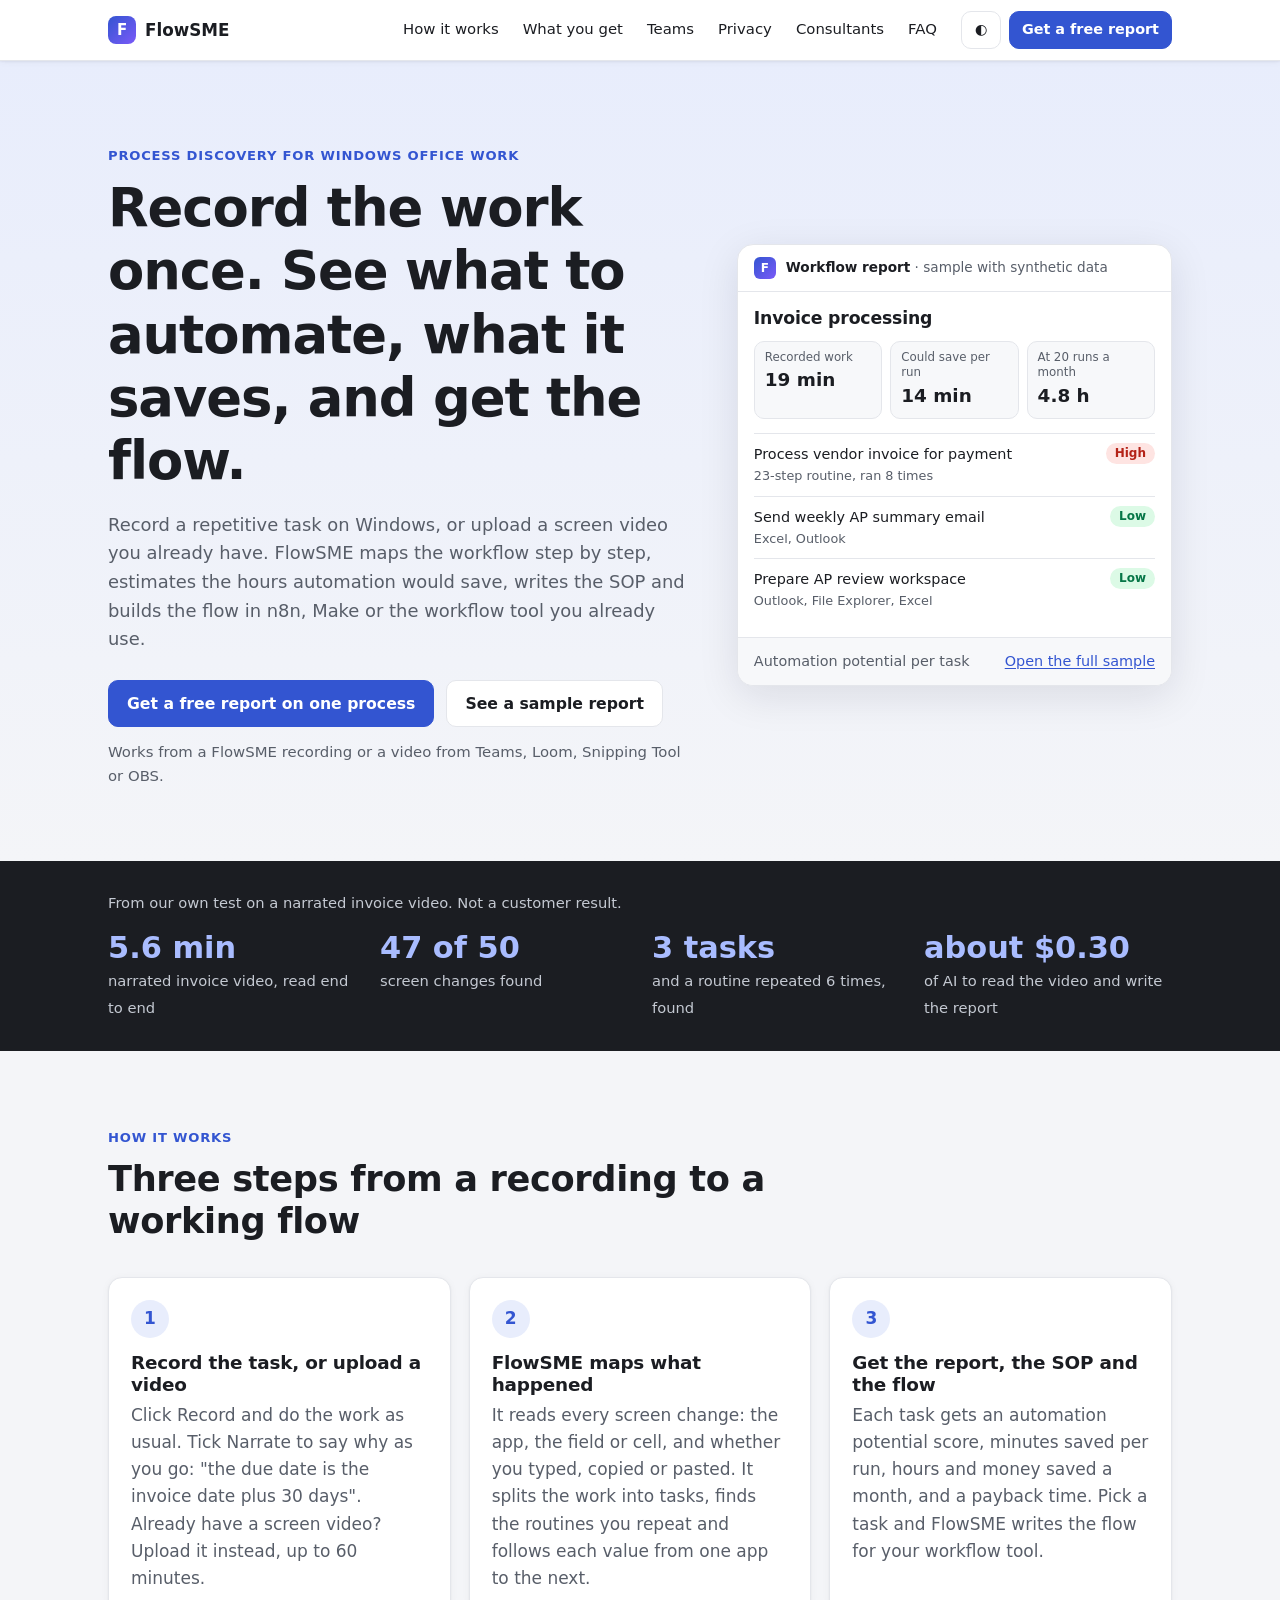
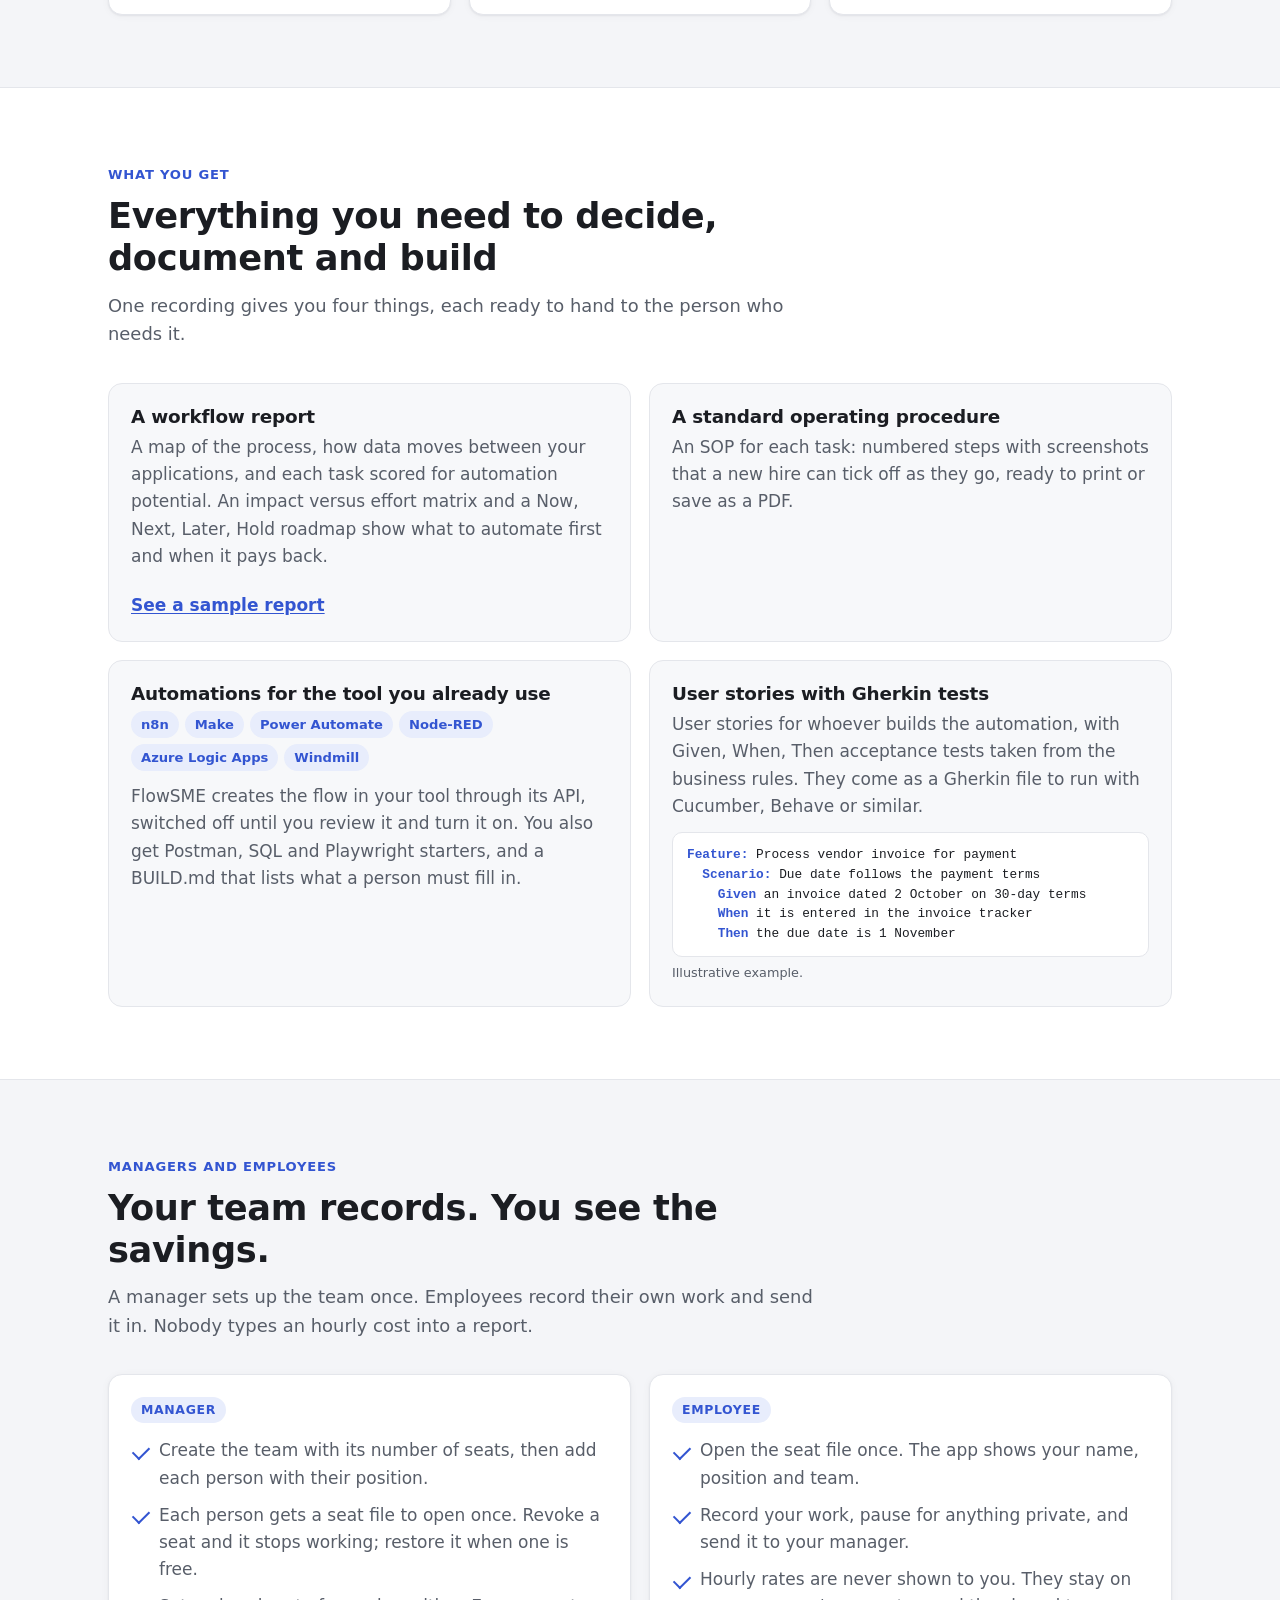
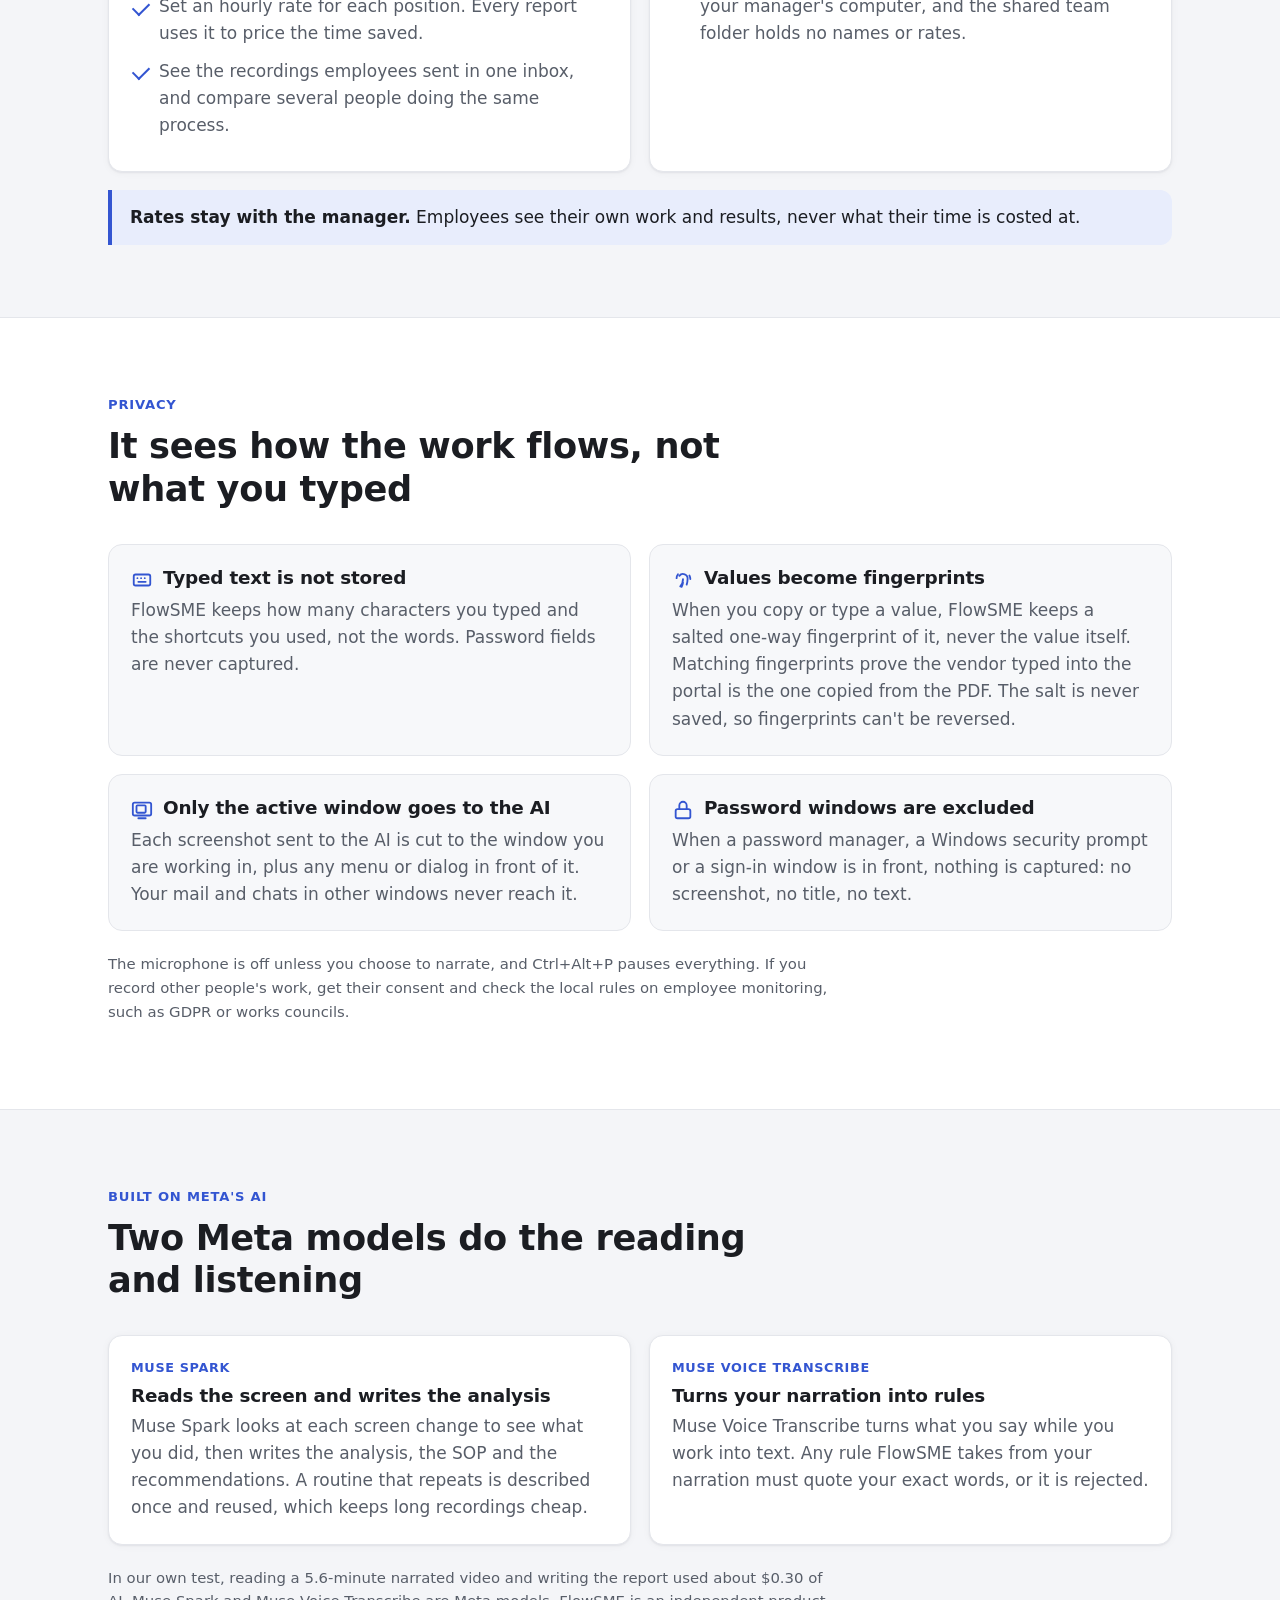
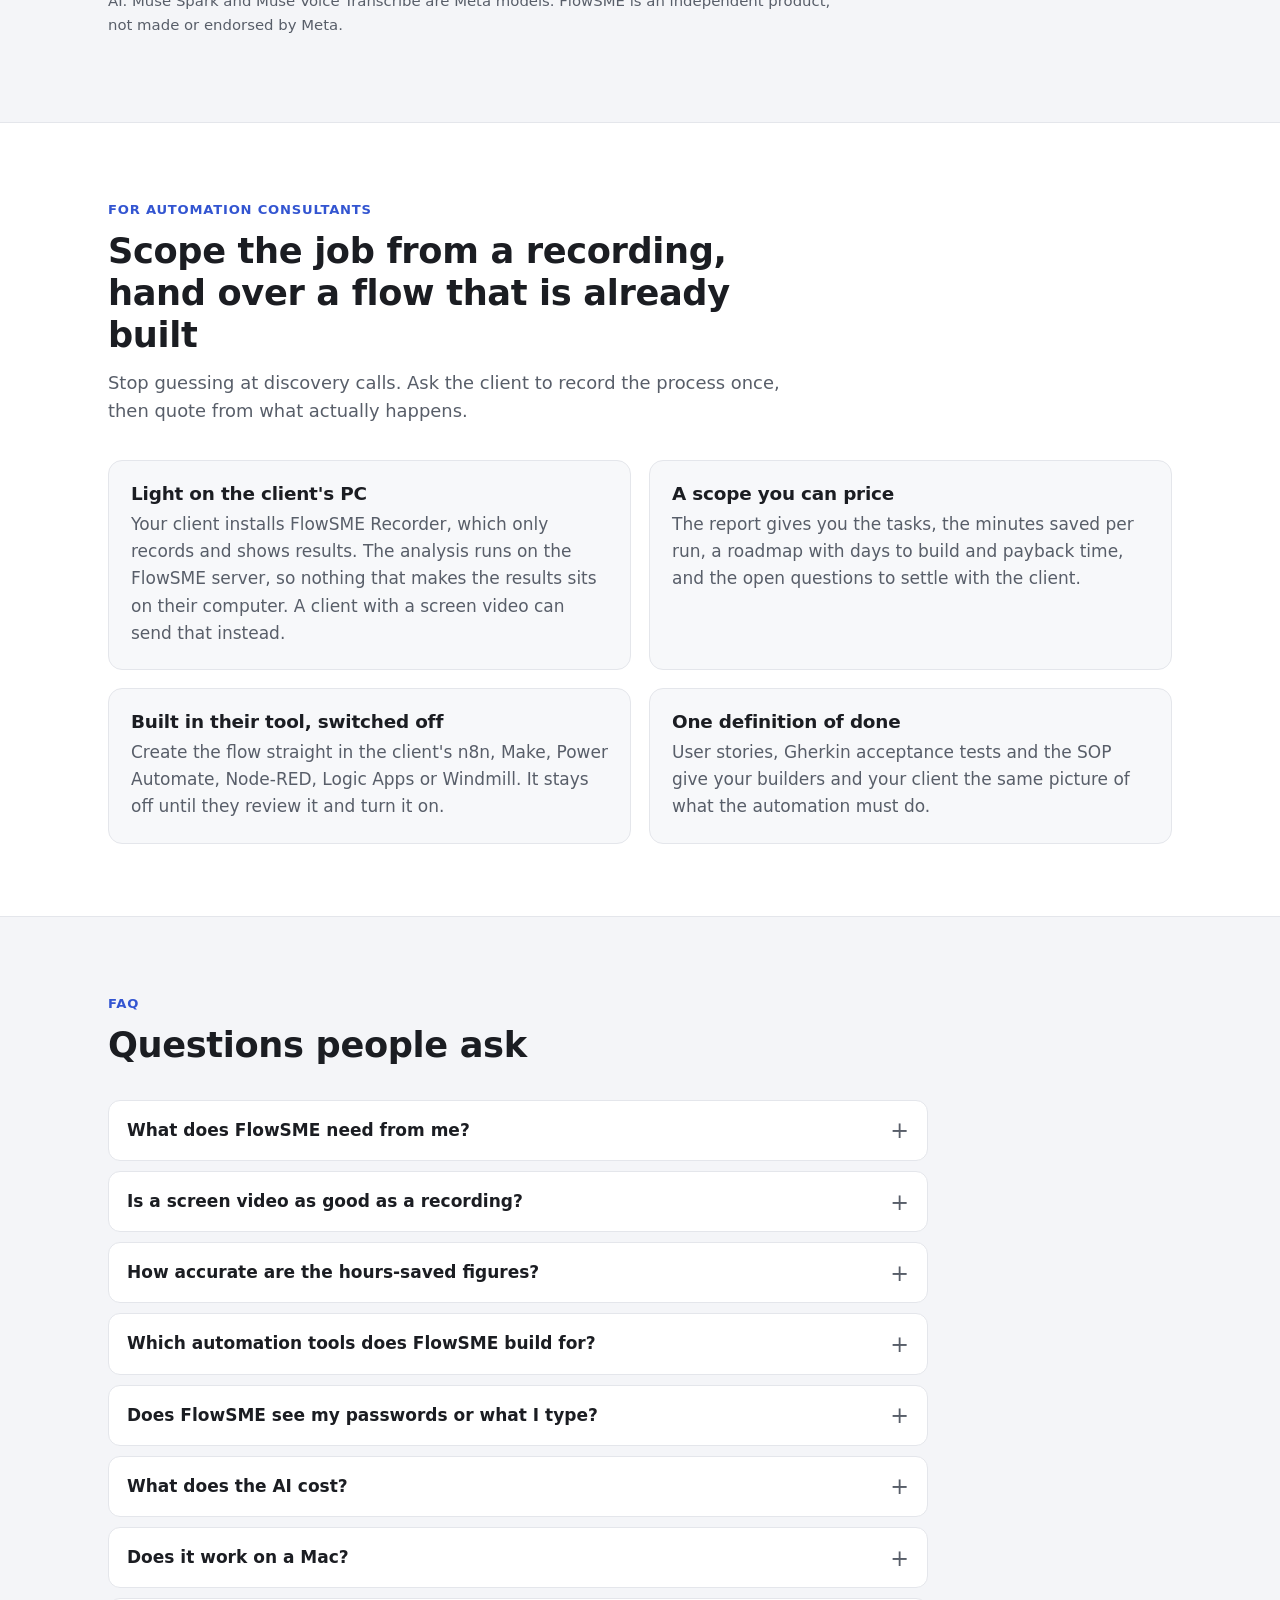
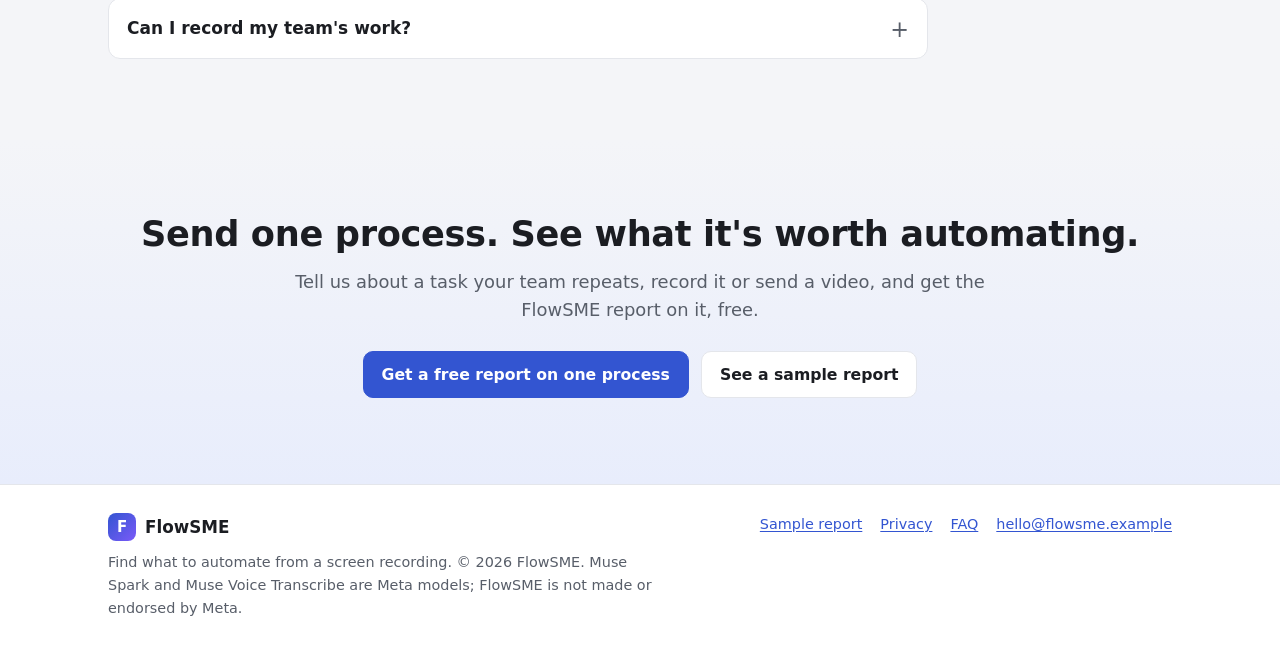
==== site/index.html @ 8411b2fe "Website: one-page static site in site/ Plain HTML and CSS, no build step, for Cloudflare Pages or Ne" ====
<!doctype html>
<html lang="en">
<head>
<meta charset="utf-8">
<meta name="viewport" content="width=device-width, initial-scale=1">
<!-- Placeholder domain and address: replace https://flowsme.example and hello@flowsme.example everywhere
     (this file, robots.txt, sitemap.xml) once the domain is chosen. See README.md. -->
<title>FlowSME: Find What to Automate From a Screen Recording</title>
<meta name="description" content="Record a repetitive Windows task or upload a screen video. FlowSME maps the workflow, estimates hours saved, writes the SOP and builds n8n or Make flows.">
<link rel="canonical" href="https://flowsme.example/">
<meta name="robots" content="index, follow">
<meta name="color-scheme" content="light dark">
<meta name="theme-color" content="#f4f5f8" media="(prefers-color-scheme: light)">
<meta name="theme-color" content="#111317" media="(prefers-color-scheme: dark)">
<link rel="icon" href="favicon.svg" type="image/svg+xml">
<link rel="apple-touch-icon" href="apple-touch-icon.png">

<meta property="og:type" content="website">
<meta property="og:site_name" content="FlowSME">
<meta property="og:title" content="FlowSME: Find What to Automate From a Screen Recording">
<meta property="og:description" content="Record a repetitive Windows task or upload a screen video. FlowSME maps the workflow, estimates hours saved, writes the SOP and builds n8n or Make flows.">
<meta property="og:url" content="https://flowsme.example/">
<meta property="og:image" content="https://flowsme.example/og-image.png">
<meta property="og:image:width" content="1200">
<meta property="og:image:height" content="630">
<meta property="og:image:alt" content="FlowSME: record the work once, see what to automate, what it saves, and get the flow.">
<meta property="og:locale" content="en_US">
<meta name="twitter:card" content="summary_large_image">
<meta name="twitter:title" content="FlowSME: Find What to Automate From a Screen Recording">
<meta name="twitter:description" content="Record a repetitive Windows task or upload a screen video. FlowSME maps the workflow, estimates hours saved, writes the SOP and builds n8n or Make flows.">
<meta name="twitter:image" content="https://flowsme.example/og-image.png">
<meta name="twitter:image:alt" content="FlowSME: record the work once, see what to automate, what it saves, and get the flow.">

<script type="application/ld+json">
{
  "@context": "https://schema.org",
  "@graph": [
    {
      "@type": "Organization",
      "@id": "https://flowsme.example/#organization",
      "name": "FlowSME",
      "url": "https://flowsme.example/",
      "logo": "https://flowsme.example/icon-512.png",
      "email": "hello@flowsme.example"
    },
    {
      "@type": "WebSite",
      "@id": "https://flowsme.example/#website",
      "name": "FlowSME",
      "url": "https://flowsme.example/",
      "publisher": { "@id": "https://flowsme.example/#organization" }
    },
    {
      "@type": "SoftwareApplication",
      "@id": "https://flowsme.example/#software",
      "name": "FlowSME",
      "url": "https://flowsme.example/",
      "image": "https://flowsme.example/og-image.png",
      "description": "Record a repetitive Windows task or upload a screen video. FlowSME maps the workflow, estimates hours saved, writes the SOP and builds n8n or Make flows.",
      "applicationCategory": "BusinessApplication",
      "applicationSubCategory": "Process discovery and workflow automation",
      "operatingSystem": "Windows",
      "featureList": [
        "Records a Windows task, or reads an uploaded screen video",
        "Workflow map, tasks, repeated routines and how data moves between applications",
        "Automation potential score, minutes saved per run, hours and money saved a month, payback time",
        "Standard operating procedure with numbered steps and screenshots",
        "Automations for n8n, Make, Power Automate, Node-RED, Azure Logic Apps and Windmill",
        "User stories with Gherkin acceptance tests",
        "Team seats, with hourly rates hidden from employees"
      ],
      "publisher": { "@id": "https://flowsme.example/#organization" }
    },
    {
      "@type": "FAQPage",
      "@id": "https://flowsme.example/#faq",
      "mainEntity": [
        {
          "@type": "Question",
          "name": "What does FlowSME need from me?",
          "acceptedAnswer": { "@type": "Answer", "text": "A Windows PC and one process you do often. Record it with FlowSME Recorder, or send a screen video you already have from Teams, Loom, Snipping Tool, OBS or Xbox Game Bar, up to 60 minutes and 1 GB." }
        },
        {
          "@type": "Question",
          "name": "Is a screen video as good as a recording?",
          "acceptedAnswer": { "@type": "Answer", "text": "Close, but less exact, and the report says so. Step times are approximate, and copying between apps is inferred from what was visible instead of proven by value fingerprints. In our own test, FlowSME found 47 of the 50 screen changes in a 5.6-minute video." }
        },
        {
          "@type": "Question",
          "name": "How accurate are the hours-saved figures?",
          "acceptedAnswer": { "@type": "Answer", "text": "They are estimates from what was recorded, priced at the hourly rate for the person's position and how often the process runs. One recording shows one path through a process, so record it a few times to see the exceptions." }
        },
        {
          "@type": "Question",
          "name": "Which automation tools does FlowSME build for?",
          "acceptedAnswer": { "@type": "Answer", "text": "n8n, Make, Power Automate, Node-RED, Azure Logic Apps and Windmill, plus Postman, SQL and Playwright starters. FlowSME can create the flow in your tool through its API, switched off until you review it and turn it on." }
        },
        {
          "@type": "Question",
          "name": "Does FlowSME see my passwords or what I type?",
          "acceptedAnswer": { "@type": "Answer", "text": "No. Typed text is not stored, only how many characters you typed and which shortcuts you used. Password fields, password managers, Windows security prompts and sign-in windows are never captured." }
        },
        {
          "@type": "Question",
          "name": "What does the AI cost?",
          "acceptedAnswer": { "@type": "Answer", "text": "Very little. In our own test, reading a 5.6-minute narrated video and writing the report used about $0.30 of AI. A routine that repeats is described once and reused, which keeps long recordings cheap." }
        },
        {
          "@type": "Question",
          "name": "Does it work on a Mac?",
          "acceptedAnswer": { "@type": "Answer", "text": "FlowSME Recorder runs on Windows. For work done on another computer, record it with any screen recorder and send the video instead." }
        },
        {
          "@type": "Question",
          "name": "Can I record my team's work?",
          "acceptedAnswer": { "@type": "Answer", "text": "Yes, with their consent. Each employee gets a seat, records their own work and sends it to you. Check the local rules on employee monitoring, such as GDPR or works councils." }
        }
      ]
    }
  ]
}
</script>

<script>
  // Apply a saved light/dark choice before the page paints.
  try { var t = localStorage.getItem("flowsme-theme"); if (t === "light" || t === "dark") document.documentElement.dataset.theme = t; } catch (e) {}
</script>
<style>
  :root {
    color-scheme:light;
    --bg:#f4f5f8; --card:#ffffff; --fg:#1b1d22; --muted:#585e69; --line:#e4e6eb; --soft:#f7f8fa;
    --accent:#3355d1; --accent-hover:#2944b0; --accent-soft:#e8edfc; --on-accent:#ffffff;
    --shadow:0 1px 2px rgba(16,24,40,.06), 0 1px 8px rgba(16,24,40,.04);
    --high:#b42318; --high-bg:#fee4e2; --low:#067647; --low-bg:#dcfae6;
    --band:#1b1d22; --band-fg:#f4f5f8; --band-muted:#c4c9d2; --band-accent:#a9bcff;
  }
  @media (prefers-color-scheme: dark) {
    :root:not([data-theme="light"]) {
      color-scheme:dark;
      --bg:#111317; --card:#1a1d23; --fg:#e7e9ee; --muted:#a3aab5; --line:#2a2e36; --soft:#20242b;
      --accent:#8ea8ff; --accent-hover:#b0c2ff; --accent-soft:#232c48; --on-accent:#0f1530;
      --shadow:none;
      --high:#fda29b; --high-bg:#4a1f1c; --low:#75e0a7; --low-bg:#123b27;
      --band:#1a1d23; --band-fg:#e7e9ee; --band-muted:#a3aab5; --band-accent:#8ea8ff;
    }
  }
  :root[data-theme="dark"] {
    color-scheme:dark;
    --bg:#111317; --card:#1a1d23; --fg:#e7e9ee; --muted:#a3aab5; --line:#2a2e36; --soft:#20242b;
    --accent:#8ea8ff; --accent-hover:#b0c2ff; --accent-soft:#232c48; --on-accent:#0f1530;
    --shadow:none;
    --high:#fda29b; --high-bg:#4a1f1c; --low:#75e0a7; --low-bg:#123b27;
    --band:#1a1d23; --band-fg:#e7e9ee; --band-muted:#a3aab5; --band-accent:#8ea8ff;
  }

  * { box-sizing:border-box; }
  html { scroll-behavior:smooth; scroll-padding-top:72px; -webkit-text-size-adjust:100%; }
  @media (prefers-reduced-motion: reduce) { html { scroll-behavior:auto; } * { transition:none !important; } }
  body { margin:0; background:var(--bg); color:var(--fg); overflow-wrap:break-word;
         font:17px/1.6 "Segoe UI Variable Text","Segoe UI",system-ui,-apple-system,BlinkMacSystemFont,Roboto,"Helvetica Neue",Arial,sans-serif; }
  h1, h2, h3 { font-family:"Segoe UI Variable Display","Segoe UI",system-ui,-apple-system,BlinkMacSystemFont,Roboto,"Helvetica Neue",Arial,sans-serif;
               line-height:1.2; letter-spacing:-.01em; }
  h2 { font-size:clamp(1.6rem, 3.6vw, 2.2rem); margin:0 0 12px; }
  h3 { font-size:1.15rem; margin:0 0 6px; }
  p { margin:0 0 12px; }
  a { color:var(--accent); text-underline-offset:2px; }
  a:hover { color:var(--accent-hover); }
  :focus-visible { outline:3px solid var(--accent); outline-offset:2px; border-radius:6px; }
  code, pre { font-family:"Cascadia Code",ui-monospace,Consolas,"SFMono-Regular",Menlo,monospace; }
  .wrap { max-width:1120px; margin:0 auto; padding:0 16px; }
  @media (min-width:700px) { .wrap { padding:0 28px; } }
  .skip { position:absolute; left:16px; top:-60px; background:var(--card); color:var(--fg); padding:10px 14px;
          border-radius:8px; z-index:100; border:1px solid var(--line); }
  .skip:focus { top:12px; }
  .muted { color:var(--muted); }
  .lead { font-size:1.12rem; color:var(--muted); max-width:62ch; }
  .eyebrow { display:inline-block; font-size:.82rem; font-weight:600; letter-spacing:.06em; text-transform:uppercase;
             color:var(--accent); margin-bottom:10px; }

  /* ---- header ---- */
  .bar { position:sticky; top:0; z-index:20; background:var(--card); border-bottom:1px solid var(--line);
         box-shadow:var(--shadow); }
  .bar .wrap { display:flex; align-items:center; gap:14px; height:60px; }
  .brand { display:flex; align-items:center; gap:9px; font-weight:700; font-size:1.05rem; color:var(--fg);
           text-decoration:none; white-space:nowrap; }
  .brand:hover { color:var(--fg); }
  .logo { width:28px; height:28px; border-radius:8px; background:linear-gradient(135deg,#3355d1,#7a5af8);
          display:grid; place-items:center; color:#fff; font-size:15px; font-weight:700; flex:none; }
  .bar nav { display:flex; gap:4px; margin-left:auto; }
  .bar nav a { color:var(--fg); text-decoration:none; font-size:.93rem; padding:6px 10px; border-radius:8px; }
  .bar nav a:hover { background:var(--soft); color:var(--accent); }
  .bar .actions { display:flex; align-items:center; gap:8px; }
  @media (max-width:899px) { .bar nav { display:none; } .bar .actions { margin-left:auto; } }

  .btn { display:inline-flex; align-items:center; justify-content:center; gap:8px; min-height:44px;
         padding:10px 18px; border-radius:10px; border:1px solid var(--line); background:var(--card); color:var(--fg);
         font:inherit; font-size:.98rem; font-weight:600; text-decoration:none; cursor:pointer; text-align:center; }
  .btn:hover { border-color:var(--accent); color:var(--accent); }
  .btn.primary { background:var(--accent); border-color:var(--accent); color:var(--on-accent); }
  .btn.primary:hover { background:var(--accent-hover); border-color:var(--accent-hover); color:var(--on-accent); }
  .btn.small { min-height:38px; padding:6px 12px; font-size:.9rem; }
  .icon-btn { width:40px; min-height:38px; padding:0; font-size:1.05rem; }
  @media (max-width:420px) { .bar .btn.small.primary .long { display:none; } }
  @media (min-width:421px) { .bar .btn.small.primary .short { display:none; } }

  /* ---- hero ---- */
  .hero { padding:56px 0 48px; background:linear-gradient(180deg, var(--accent-soft) 0%, var(--bg) 100%); }
  .hero .wrap { display:grid; gap:40px; align-items:center; }
  @media (min-width:960px) { .hero .wrap { grid-template-columns:minmax(0,1.15fr) minmax(0,.85fr); } .hero { padding:80px 0 72px; } }
  .hero h1 { font-size:clamp(2.05rem, 5.4vw, 3.3rem); margin:0 0 18px; letter-spacing:-.02em; }
  .ctas { display:flex; flex-wrap:wrap; gap:12px; margin:26px 0 14px; }
  @media (max-width:480px) { .ctas .btn { flex:1 1 100%; } }
  .hero .note { font-size:.93rem; color:var(--muted); margin:0; }

  .preview { background:var(--card); border:1px solid var(--line); border-radius:16px; box-shadow:0 10px 40px rgba(16,24,40,.10);
             overflow:hidden; }
  :root[data-theme="dark"] .preview { box-shadow:none; }
  .preview .top { display:flex; align-items:center; gap:10px; padding:12px 16px; border-bottom:1px solid var(--line);
                  font-size:.85rem; color:var(--muted); }
  .preview .top .logo { width:22px; height:22px; font-size:12px; border-radius:6px; }
  .preview .top b { color:var(--fg); }
  .preview .body { padding:16px; }
  .preview h3 { font-size:1.08rem; margin:0 0 12px; }
  .kpis { display:grid; grid-template-columns:repeat(3,minmax(0,1fr)); gap:8px; margin-bottom:14px; }
  .kpi { background:var(--soft); border:1px solid var(--line); border-radius:10px; padding:8px 10px; }
  .kpi small { display:block; font-size:.74rem; color:var(--muted); line-height:1.3; }
  .kpi b { font-size:1.15rem; }
  .tasks { list-style:none; margin:0; padding:0; font-size:.9rem; }
  .tasks li { display:flex; align-items:flex-start; justify-content:space-between; gap:10px; padding:9px 0;
              border-top:1px solid var(--line); }
  .tasks li span { min-width:0; }
  .tasks li small { display:block; color:var(--muted); font-size:.8rem; }
  .badge { display:inline-block; padding:1px 9px; border-radius:999px; font-size:.75rem; font-weight:600; white-space:nowrap; }
  .b-high { color:var(--high); background:var(--high-bg); } .b-low { color:var(--low); background:var(--low-bg); }
  .preview .foot { padding:12px 16px; border-top:1px solid var(--line); background:var(--soft); font-size:.9rem;
                   display:flex; justify-content:space-between; gap:10px; flex-wrap:wrap; }
  .preview .foot span { color:var(--muted); }

  /* ---- proof strip ---- */
  .proof { background:var(--band); color:var(--band-fg); padding:30px 0; }
  .proof p.caption { margin:0 0 16px; color:var(--band-muted); font-size:.92rem; }
  .proof ul { list-style:none; margin:0; padding:0; display:grid; grid-template-columns:repeat(2,minmax(0,1fr)); gap:18px 24px; }
  @media (min-width:860px) { .proof ul { grid-template-columns:repeat(4,minmax(0,1fr)); } }
  .proof b { display:block; font-size:clamp(1.45rem, 3.2vw, 1.9rem); line-height:1.2; color:var(--band-accent); }
  .proof span { font-size:.92rem; color:var(--band-muted); }

  /* ---- sections ---- */
  section.block { padding:72px 0; }
  section.block.alt { background:var(--card); border-top:1px solid var(--line); border-bottom:1px solid var(--line); }
  .head { max-width:720px; margin-bottom:34px; }
  .grid { display:grid; gap:18px; }
  @media (min-width:720px) { .grid.two { grid-template-columns:repeat(2,minmax(0,1fr)); } }
  @media (min-width:900px) { .grid.three { grid-template-columns:repeat(3,minmax(0,1fr)); } }
  @media (min-width:720px) and (max-width:899px) { .grid.three { grid-template-columns:repeat(2,minmax(0,1fr)); } }
  .card { background:var(--card); border:1px solid var(--line); border-radius:14px; padding:22px; box-shadow:var(--shadow); min-width:0; }
  .alt .card { background:var(--soft); box-shadow:none; }
  .card p:last-child { margin-bottom:0; }
  .card p, .card li { color:var(--muted); }
  .card h3 { color:var(--fg); }

  .steps { counter-reset:step; }
  .step .num { width:38px; height:38px; border-radius:50%; background:var(--accent-soft); color:var(--accent);
               display:grid; place-items:center; font-weight:700; margin-bottom:14px; }

  .chips { display:flex; flex-wrap:wrap; gap:6px; margin:4px 0 12px; padding:0; list-style:none; }
  .chips li { font-size:.82rem; font-weight:600; padding:3px 10px; border-radius:999px; background:var(--accent-soft); color:var(--accent); }
  pre.gherkin { margin:12px 0 0; padding:12px 14px; border-radius:10px; background:var(--bg); border:1px solid var(--line);
                font-size:.8rem; line-height:1.55; white-space:pre-wrap; overflow-wrap:anywhere; color:var(--fg); }
  .alt pre.gherkin { background:var(--card); }
  pre.gherkin .k { color:var(--accent); font-weight:600; }
  .caption-small { font-size:.8rem; color:var(--muted); margin-top:6px; }
  .card .more { display:inline-block; margin-top:10px; font-weight:600; }

  ul.ticks { list-style:none; margin:0; padding:0; }
  ul.ticks li { position:relative; padding-left:28px; margin:0 0 10px; }
  ul.ticks li::before { content:""; position:absolute; left:2px; top:.5em; width:14px; height:8px;
                        border-left:2.5px solid var(--accent); border-bottom:2.5px solid var(--accent); transform:rotate(-45deg); }
  .role { display:flex; align-items:center; gap:10px; margin-bottom:14px; }
  .role .tag { font-size:.78rem; font-weight:700; letter-spacing:.05em; text-transform:uppercase; padding:3px 10px;
               border-radius:999px; background:var(--accent-soft); color:var(--accent); }
  .callout { margin-top:18px; padding:14px 18px; border-left:4px solid var(--accent); background:var(--accent-soft);
             border-radius:0 12px 12px 0; }
  .callout p { margin:0; color:var(--fg); }

  .privacy .card h3 { display:flex; gap:10px; align-items:flex-start; }
  .privacy .card h3 svg { flex:none; margin-top:2px; }
  .fineprint { margin-top:22px; font-size:.93rem; color:var(--muted); max-width:78ch; }

  .meta-models .card .model { font-size:.8rem; font-weight:700; letter-spacing:.05em; text-transform:uppercase; color:var(--accent); margin-bottom:6px; }

  /* ---- FAQ ---- */
  .faq { max-width:820px; }
  .faq details { background:var(--card); border:1px solid var(--line); border-radius:12px; margin-bottom:10px; }
  .faq summary { cursor:pointer; list-style:none; padding:16px 48px 16px 18px; font-weight:600; position:relative; }
  .faq summary::-webkit-details-marker { display:none; }
  .faq summary::after { content:"+"; position:absolute; right:18px; top:50%; transform:translateY(-50%);
                        font-size:1.4rem; font-weight:400; color:var(--muted); line-height:1; }
  .faq details[open] summary::after { content:"\2212"; }
  .faq details p { margin:0; padding:0 18px 16px; color:var(--muted); }

  /* ---- final CTA and footer ---- */
  .final { padding:72px 0; text-align:center; background:linear-gradient(180deg, var(--bg) 0%, var(--accent-soft) 100%); }
  .final .lead { margin:0 auto; }
  .final .ctas { justify-content:center; }
  footer { background:var(--card); border-top:1px solid var(--line); padding:28px 0 36px; font-size:.9rem; color:var(--muted); }
  footer .wrap { display:flex; flex-wrap:wrap; gap:14px 28px; justify-content:space-between; }
  footer nav { display:flex; flex-wrap:wrap; gap:6px 18px; }
  footer p { margin:0; max-width:60ch; }
</style>
</head>
<body>
<a class="skip" href="#main">Skip to content</a>

<header class="bar">
  <div class="wrap">
    <a class="brand" href="#top" aria-label="FlowSME home"><span class="logo" aria-hidden="true">F</span>FlowSME</a>
    <nav aria-label="Sections">
      <a href="#how">How it works</a>
      <a href="#get">What you get</a>
      <a href="#teams">Teams</a>
      <a href="#privacy">Privacy</a>
      <a href="#consultants">Consultants</a>
      <a href="#faq">FAQ</a>
    </nav>
    <div class="actions">
      <button class="btn small icon-btn" id="theme" type="button" aria-label="Switch between light and dark" title="Light or dark">◐</button>
      <a class="btn small primary" href="mailto:hello@flowsme.example?subject=Free%20FlowSME%20report%20on%20one%20process&amp;body=The%20process%3A%0AHow%20often%20it%20runs%3A%0AThe%20apps%20it%20uses%3A%0A"><span class="long">Get a free report</span><span class="short">Free report</span></a>
    </div>
  </div>
</header>

<main id="main">
  <section class="hero" id="top" aria-labelledby="hero-title">
    <div class="wrap">
      <div>
        <span class="eyebrow">Process discovery for Windows office work</span>
        <h1 id="hero-title">Record the work once. See what to automate, what it saves, and get the flow.</h1>
        <p class="lead">Record a repetitive task on Windows, or upload a screen video you already have. FlowSME maps the
          workflow step by step, estimates the hours automation would save, writes the SOP and builds the flow in n8n,
          Make or the workflow tool you already use.</p>
        <div class="ctas">
          <a class="btn primary" href="mailto:hello@flowsme.example?subject=Free%20FlowSME%20report%20on%20one%20process&amp;body=The%20process%3A%0AHow%20often%20it%20runs%3A%0AThe%20apps%20it%20uses%3A%0A">Get a free report on one process</a>
          <a class="btn" href="sample-report.html">See a sample report</a>
        </div>
        <p class="note">Works from a FlowSME recording or a video from Teams, Loom, Snipping Tool or OBS.</p>
      </div>

      <figure class="preview" aria-label="Preview of a FlowSME report, made with synthetic data" style="margin:0">
        <div class="top"><span class="logo" aria-hidden="true">F</span><span><b>Workflow report</b> · sample with synthetic data</span></div>
        <div class="body">
          <h3>Invoice processing</h3>
          <div class="kpis">
            <div class="kpi"><small>Recorded work</small><b>19 min</b></div>
            <div class="kpi"><small>Could save per run</small><b>14 min</b></div>
            <div class="kpi"><small>At 20 runs a month</small><b>4.8 h</b></div>
          </div>
          <ul class="tasks">
            <li><span>Process vendor invoice for payment<small>23-step routine, ran 8 times</small></span><span class="badge b-high">High</span></li>
            <li><span>Send weekly AP summary email<small>Excel, Outlook</small></span><span class="badge b-low">Low</span></li>
            <li><span>Prepare AP review workspace<small>Outlook, File Explorer, Excel</small></span><span class="badge b-low">Low</span></li>
          </ul>
        </div>
        <figcaption class="foot"><span>Automation potential per task</span><a href="sample-report.html">Open the full sample</a></figcaption>
      </figure>
    </div>
  </section>

  <section class="proof" aria-labelledby="proof-title">
    <div class="wrap">
      <p class="caption" id="proof-title">From our own test on a narrated invoice video. Not a customer result.</p>
      <ul>
        <li><b>5.6 min</b><span>narrated invoice video, read end to end</span></li>
        <li><b>47 of 50</b><span>screen changes found</span></li>
        <li><b>3 tasks</b><span>and a routine repeated 6 times, found</span></li>
        <li><b>about $0.30</b><span>of AI to read the video and write the report</span></li>
      </ul>
    </div>
  </section>

  <section class="block" id="how" aria-labelledby="how-title">
    <div class="wrap">
      <div class="head">
        <span class="eyebrow">How it works</span>
        <h2 id="how-title">Three steps from a recording to a working flow</h2>
      </div>
      <ol class="grid three steps" style="list-style:none;margin:0;padding:0">
        <li class="card step">
          <div class="num" aria-hidden="true">1</div>
          <h3>Record the task, or upload a video</h3>
          <p>Click Record and do the work as usual. Tick Narrate to say why as you go: "the due date is the invoice date
            plus 30 days". Already have a screen video? Upload it instead, up to 60 minutes.</p>
        </li>
        <li class="card step">
          <div class="num" aria-hidden="true">2</div>
          <h3>FlowSME maps what happened</h3>
          <p>It reads every screen change: the app, the field or cell, and whether you typed, copied or pasted. It splits
            the work into tasks, finds the routines you repeat and follows each value from one app to the next.</p>
        </li>
        <li class="card step">
          <div class="num" aria-hidden="true">3</div>
          <h3>Get the report, the SOP and the flow</h3>
          <p>Each task gets an automation potential score, minutes saved per run, hours and money saved a month, and a
            payback time. Pick a task and FlowSME writes the flow for your workflow tool.</p>
        </li>
      </ol>
    </div>
  </section>

  <section class="block alt" id="get" aria-labelledby="get-title">
    <div class="wrap">
      <div class="head">
        <span class="eyebrow">What you get</span>
        <h2 id="get-title">Everything you need to decide, document and build</h2>
        <p class="lead">One recording gives you four things, each ready to hand to the person who needs it.</p>
      </div>
      <div class="grid two">
        <article class="card">
          <h3>A workflow report</h3>
          <p>A map of the process, how data moves between your applications, and each task scored for automation
            potential. An impact versus effort matrix and a Now, Next, Later, Hold roadmap show what to automate first
            and when it pays back.</p>
          <a class="more" href="sample-report.html">See a sample report</a>
        </article>
        <article class="card">
          <h3>A standard operating procedure</h3>
          <p>An SOP for each task: numbered steps with screenshots that a new hire can tick off as they go, ready to
            print or save as a PDF.</p>
        </article>
        <article class="card">
          <h3>Automations for the tool you already use</h3>
          <ul class="chips" aria-label="Supported workflow tools">
            <li>n8n</li><li>Make</li><li>Power Automate</li><li>Node-RED</li><li>Azure Logic Apps</li><li>Windmill</li>
          </ul>
          <p>FlowSME creates the flow in your tool through its API, switched off until you review it and turn it on. You
            also get Postman, SQL and Playwright starters, and a BUILD.md that lists what a person must fill in.</p>
        </article>
        <article class="card">
          <h3>User stories with Gherkin tests</h3>
          <p>User stories for whoever builds the automation, with Given, When, Then acceptance tests taken from the
            business rules. They come as a Gherkin file to run with Cucumber, Behave or similar.</p>
<pre class="gherkin" aria-label="Example acceptance test"><span class="k">Feature:</span> Process vendor invoice for payment
  <span class="k">Scenario:</span> Due date follows the payment terms
    <span class="k">Given</span> an invoice dated 2 October on 30-day terms
    <span class="k">When</span> it is entered in the invoice tracker
    <span class="k">Then</span> the due date is 1 November</pre>
          <p class="caption-small">Illustrative example.</p>
        </article>
      </div>
    </div>
  </section>

  <section class="block" id="teams" aria-labelledby="teams-title">
    <div class="wrap">
      <div class="head">
        <span class="eyebrow">Managers and employees</span>
        <h2 id="teams-title">Your team records. You see the savings.</h2>
        <p class="lead">A manager sets up the team once. Employees record their own work and send it in. Nobody types an
          hourly cost into a report.</p>
      </div>
      <div class="grid two">
        <article class="card">
          <div class="role"><span class="tag">Manager</span></div>
          <ul class="ticks">
            <li>Create the team with its number of seats, then add each person with their position.</li>
            <li>Each person gets a seat file to open once. Revoke a seat and it stops working; restore it when one is free.</li>
            <li>Set an hourly rate for each position. Every report uses it to price the time saved.</li>
            <li>See the recordings employees sent in one inbox, and compare several people doing the same process.</li>
          </ul>
        </article>
        <article class="card">
          <div class="role"><span class="tag">Employee</span></div>
          <ul class="ticks">
            <li>Open the seat file once. The app shows your name, position and team.</li>
            <li>Record your work, pause for anything private, and send it to your manager.</li>
            <li>Hourly rates are never shown to you. They stay on your manager's computer, and the shared team folder holds no names or rates.</li>
          </ul>
        </article>
      </div>
      <div class="callout"><p><strong>Rates stay with the manager.</strong> Employees see their own work and
        results, never what their time is costed at.</p></div>
    </div>
  </section>

  <section class="block alt privacy" id="privacy" aria-labelledby="privacy-title">
    <div class="wrap">
      <div class="head">
        <span class="eyebrow">Privacy</span>
        <h2 id="privacy-title">It sees how the work flows, not what you typed</h2>
      </div>
      <div class="grid two">
        <article class="card">
          <h3><svg width="22" height="22" viewBox="0 0 24 24" fill="none" stroke="currentColor" stroke-width="2" stroke-linecap="round" stroke-linejoin="round" aria-hidden="true" style="color:var(--accent)"><rect x="3" y="6" width="18" height="12" rx="2"/><path d="M7 10h.01M11 10h.01M15 10h.01M8 14h8"/></svg>Typed text is not stored</h3>
          <p>FlowSME keeps how many characters you typed and the shortcuts you used, not the words. Password fields are
            never captured.</p>
        </article>
        <article class="card">
          <h3><svg width="22" height="22" viewBox="0 0 24 24" fill="none" stroke="currentColor" stroke-width="2" stroke-linecap="round" stroke-linejoin="round" aria-hidden="true" style="color:var(--accent)"><path d="M12 11c0 3-1 6-3 8M8 7.5A5 5 0 0 1 17 11c0 2-.3 4-1 6M5 10a7 7 0 0 1 1.5-4.3M12 15c-.2 1.5-.7 3-1.5 4.5M20 11a8 8 0 0 0-1-3.9"/></svg>Values become fingerprints</h3>
          <p>When you copy or type a value, FlowSME keeps a salted one-way fingerprint of it, never the value itself.
            Matching fingerprints prove the vendor typed into the portal is the one copied from the PDF. The salt is
            never saved, so fingerprints can't be reversed.</p>
        </article>
        <article class="card">
          <h3><svg width="22" height="22" viewBox="0 0 24 24" fill="none" stroke="currentColor" stroke-width="2" stroke-linecap="round" stroke-linejoin="round" aria-hidden="true" style="color:var(--accent)"><rect x="2" y="4" width="20" height="14" rx="2"/><rect x="6" y="7" width="10" height="8" rx="1"/><path d="M8 21h8"/></svg>Only the active window goes to the AI</h3>
          <p>Each screenshot sent to the AI is cut to the window you are working in, plus any menu or dialog in front of
            it. Your mail and chats in other windows never reach it.</p>
        </article>
        <article class="card">
          <h3><svg width="22" height="22" viewBox="0 0 24 24" fill="none" stroke="currentColor" stroke-width="2" stroke-linecap="round" stroke-linejoin="round" aria-hidden="true" style="color:var(--accent)"><rect x="4" y="11" width="16" height="10" rx="2"/><path d="M8 11V7a4 4 0 0 1 8 0v4"/></svg>Password windows are excluded</h3>
          <p>When a password manager, a Windows security prompt or a sign-in window is in front, nothing is captured: no
            screenshot, no title, no text.</p>
        </article>
      </div>
      <p class="fineprint">The microphone is off unless you choose to narrate, and Ctrl+Alt+P pauses everything. If you
        record other people's work, get their consent and check the local rules on employee monitoring, such as GDPR or
        works councils.</p>
    </div>
  </section>

  <section class="block meta-models" id="meta-ai" aria-labelledby="meta-title">
    <div class="wrap">
      <div class="head">
        <span class="eyebrow">Built on Meta's AI</span>
        <h2 id="meta-title">Two Meta models do the reading and listening</h2>
      </div>
      <div class="grid two">
        <article class="card">
          <div class="model">Muse Spark</div>
          <h3>Reads the screen and writes the analysis</h3>
          <p>Muse Spark looks at each screen change to see what you did, then writes the analysis, the SOP and the
            recommendations. A routine that repeats is described once and reused, which keeps long recordings cheap.</p>
        </article>
        <article class="card">
          <div class="model">Muse Voice Transcribe</div>
          <h3>Turns your narration into rules</h3>
          <p>Muse Voice Transcribe turns what you say while you work into text. Any rule FlowSME takes from your
            narration must quote your exact words, or it is rejected.</p>
        </article>
      </div>
      <p class="fineprint">In our own test, reading a 5.6-minute narrated video and writing the report used about $0.30
        of AI. Muse Spark and Muse Voice Transcribe are Meta models. FlowSME is an independent product, not made or
        endorsed by Meta.</p>
    </div>
  </section>

  <section class="block alt" id="consultants" aria-labelledby="consultants-title">
    <div class="wrap">
      <div class="head">
        <span class="eyebrow">For automation consultants</span>
        <h2 id="consultants-title">Scope the job from a recording, hand over a flow that is already built</h2>
        <p class="lead">Stop guessing at discovery calls. Ask the client to record the process once, then quote from
          what actually happens.</p>
      </div>
      <div class="grid two">
        <article class="card">
          <h3>Light on the client's PC</h3>
          <p>Your client installs FlowSME Recorder, which only records and shows results. The analysis runs on the
            FlowSME server, so nothing that makes the results sits on their computer. A client with a screen video can
            send that instead.</p>
        </article>
        <article class="card">
          <h3>A scope you can price</h3>
          <p>The report gives you the tasks, the minutes saved per run, a roadmap with days to build and payback time,
            and the open questions to settle with the client.</p>
        </article>
        <article class="card">
          <h3>Built in their tool, switched off</h3>
          <p>Create the flow straight in the client's n8n, Make, Power Automate, Node-RED, Logic Apps or Windmill. It
            stays off until they review it and turn it on.</p>
        </article>
        <article class="card">
          <h3>One definition of done</h3>
          <p>User stories, Gherkin acceptance tests and the SOP give your builders and your client the same picture of
            what the automation must do.</p>
        </article>
      </div>
    </div>
  </section>

  <section class="block" id="faq" aria-labelledby="faq-title">
    <div class="wrap">
      <div class="head">
        <span class="eyebrow">FAQ</span>
        <h2 id="faq-title">Questions people ask</h2>
      </div>
      <div class="faq">
        <details>
          <summary>What does FlowSME need from me?</summary>
          <p>A Windows PC and one process you do often. Record it with FlowSME Recorder, or send a screen video you
            already have from Teams, Loom, Snipping Tool, OBS or Xbox Game Bar, up to 60 minutes and 1 GB.</p>
        </details>
        <details>
          <summary>Is a screen video as good as a recording?</summary>
          <p>Close, but less exact, and the report says so. Step times are approximate, and copying between apps is
            inferred from what was visible instead of proven by value fingerprints. In our own test, FlowSME found 47 of
            the 50 screen changes in a 5.6-minute video.</p>
        </details>
        <details>
          <summary>How accurate are the hours-saved figures?</summary>
          <p>They are estimates from what was recorded, priced at the hourly rate for the person's position and how
            often the process runs. One recording shows one path through a process, so record it a few times to see the
            exceptions.</p>
        </details>
        <details>
          <summary>Which automation tools does FlowSME build for?</summary>
          <p>n8n, Make, Power Automate, Node-RED, Azure Logic Apps and Windmill, plus Postman, SQL and Playwright
            starters. FlowSME can create the flow in your tool through its API, switched off until you review it and
            turn it on.</p>
        </details>
        <details>
          <summary>Does FlowSME see my passwords or what I type?</summary>
          <p>No. Typed text is not stored, only how many characters you typed and which shortcuts you used. Password
            fields, password managers, Windows security prompts and sign-in windows are never captured.</p>
        </details>
        <details>
          <summary>What does the AI cost?</summary>
          <p>Very little. In our own test, reading a 5.6-minute narrated video and writing the report used about $0.30
            of AI. A routine that repeats is described once and reused, which keeps long recordings cheap.</p>
        </details>
        <details>
          <summary>Does it work on a Mac?</summary>
          <p>FlowSME Recorder runs on Windows. For work done on another computer, record it with any screen recorder
            and send the video instead.</p>
        </details>
        <details>
          <summary>Can I record my team's work?</summary>
          <p>Yes, with their consent. Each employee gets a seat, records their own work and sends it to you. Check the
            local rules on employee monitoring, such as GDPR or works councils.</p>
        </details>
      </div>
    </div>
  </section>

  <section class="final" aria-labelledby="final-title">
    <div class="wrap">
      <h2 id="final-title">Send one process. See what it's worth automating.</h2>
      <p class="lead">Tell us about a task your team repeats, record it or send a video, and get the FlowSME report on it,
        free.</p>
      <div class="ctas">
        <a class="btn primary" href="mailto:hello@flowsme.example?subject=Free%20FlowSME%20report%20on%20one%20process&amp;body=The%20process%3A%0AHow%20often%20it%20runs%3A%0AThe%20apps%20it%20uses%3A%0A">Get a free report on one process</a>
        <a class="btn" href="sample-report.html">See a sample report</a>
      </div>
    </div>
  </section>
</main>

<footer>
  <div class="wrap">
    <div>
      <a class="brand" href="#top"><span class="logo" aria-hidden="true">F</span>FlowSME</a>
      <p style="margin-top:10px">Find what to automate from a screen recording. © 2026 FlowSME. Muse Spark and Muse Voice
        Transcribe are Meta models; FlowSME is not made or endorsed by Meta.</p>
    </div>
    <nav aria-label="Footer">
      <a href="sample-report.html">Sample report</a>
      <a href="#privacy">Privacy</a>
      <a href="#faq">FAQ</a>
      <a href="mailto:hello@flowsme.example">hello@flowsme.example</a>
    </nav>
  </div>
</footer>

<script>
  document.getElementById("theme").addEventListener("click", function () {
    var root = document.documentElement;
    var dark = root.dataset.theme ? root.dataset.theme === "dark" : matchMedia("(prefers-color-scheme: dark)").matches;
    root.dataset.theme = dark ? "light" : "dark";
    try { localStorage.setItem("flowsme-theme", root.dataset.theme); } catch (e) {}
  });
</script>
</body>
</html>
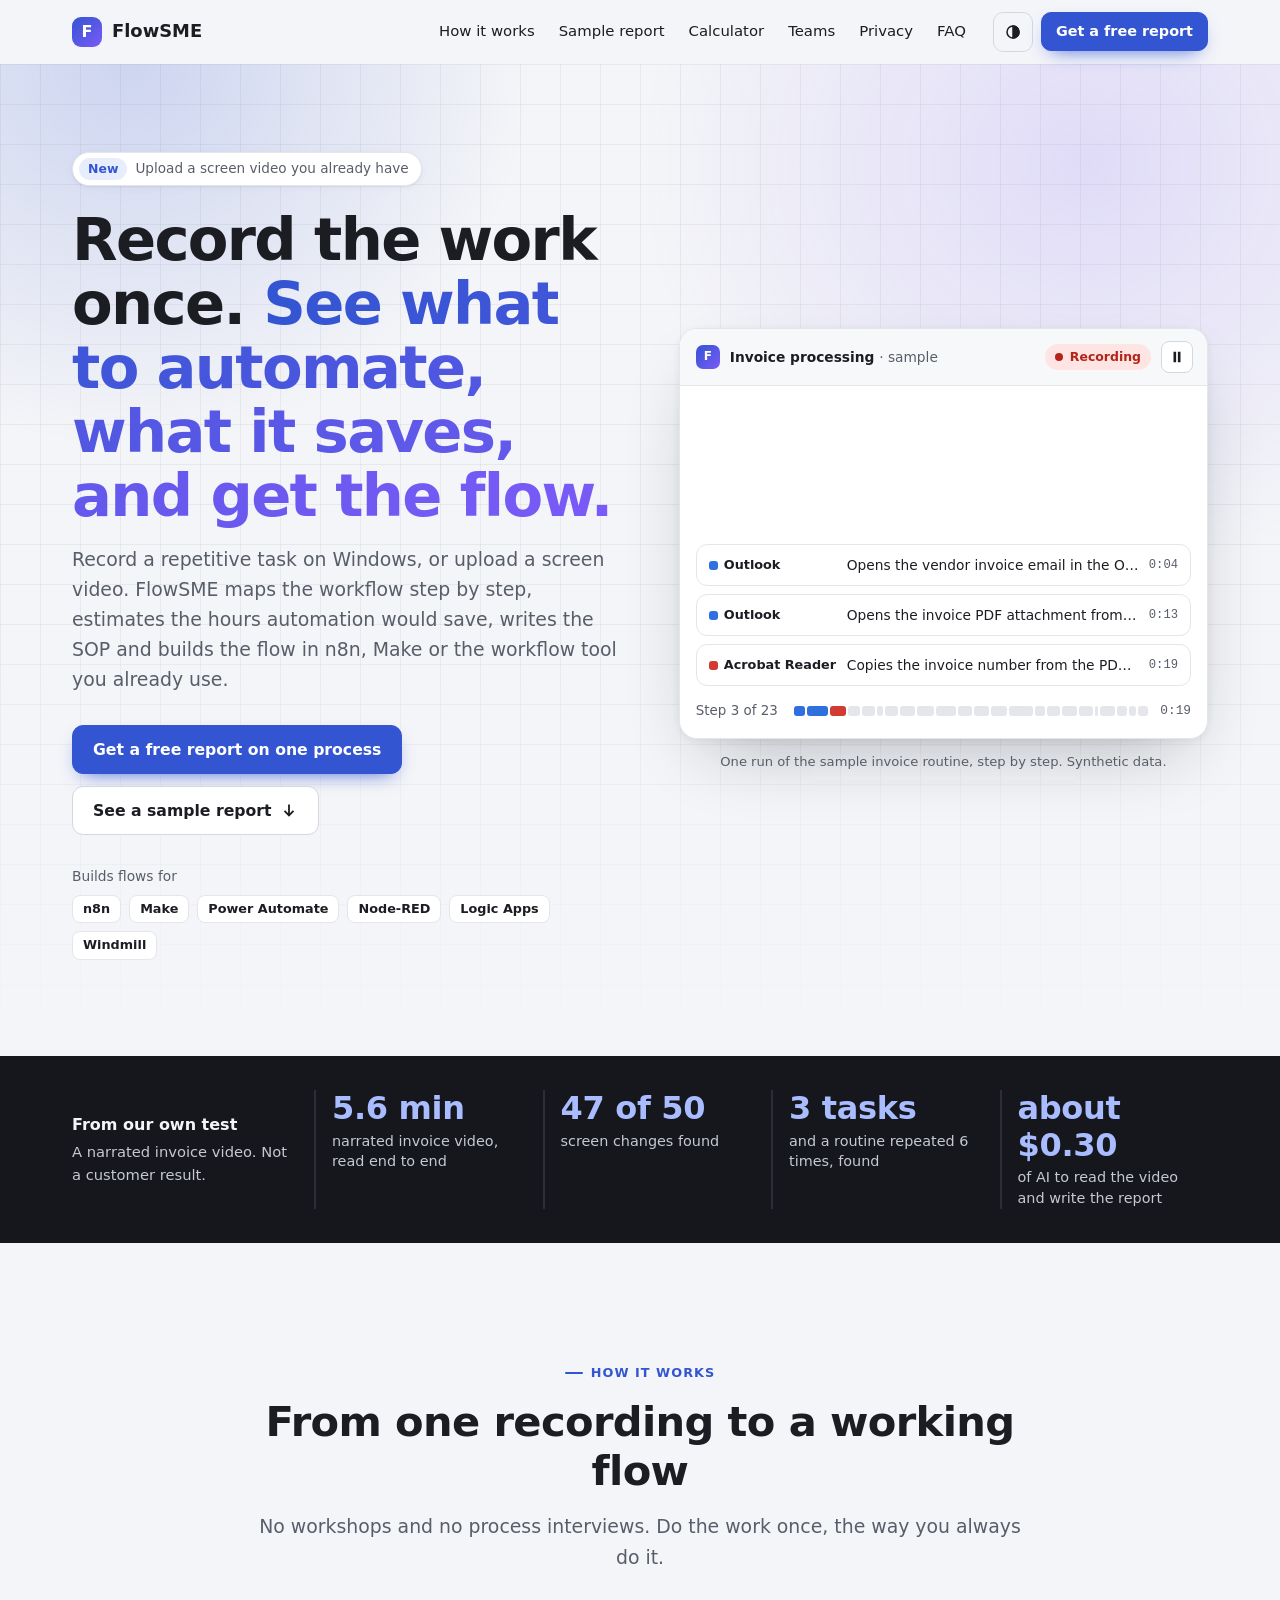
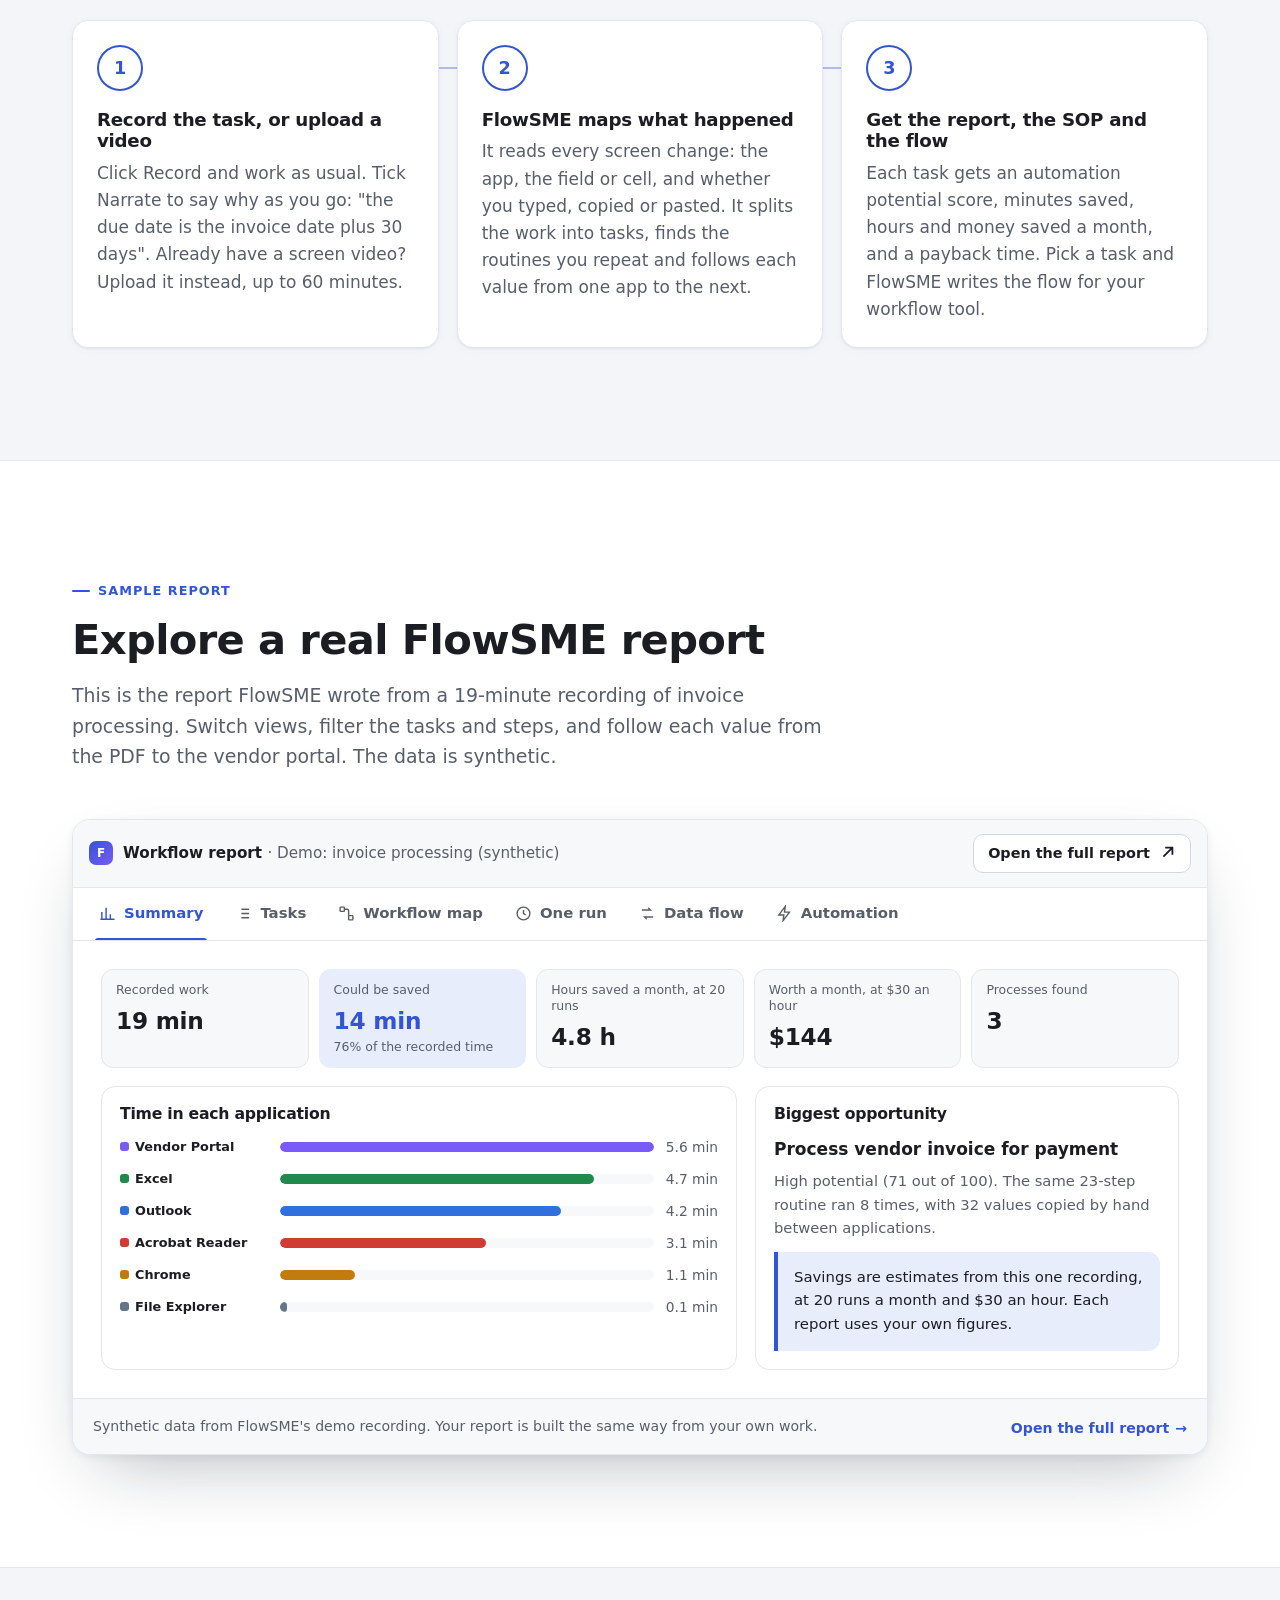
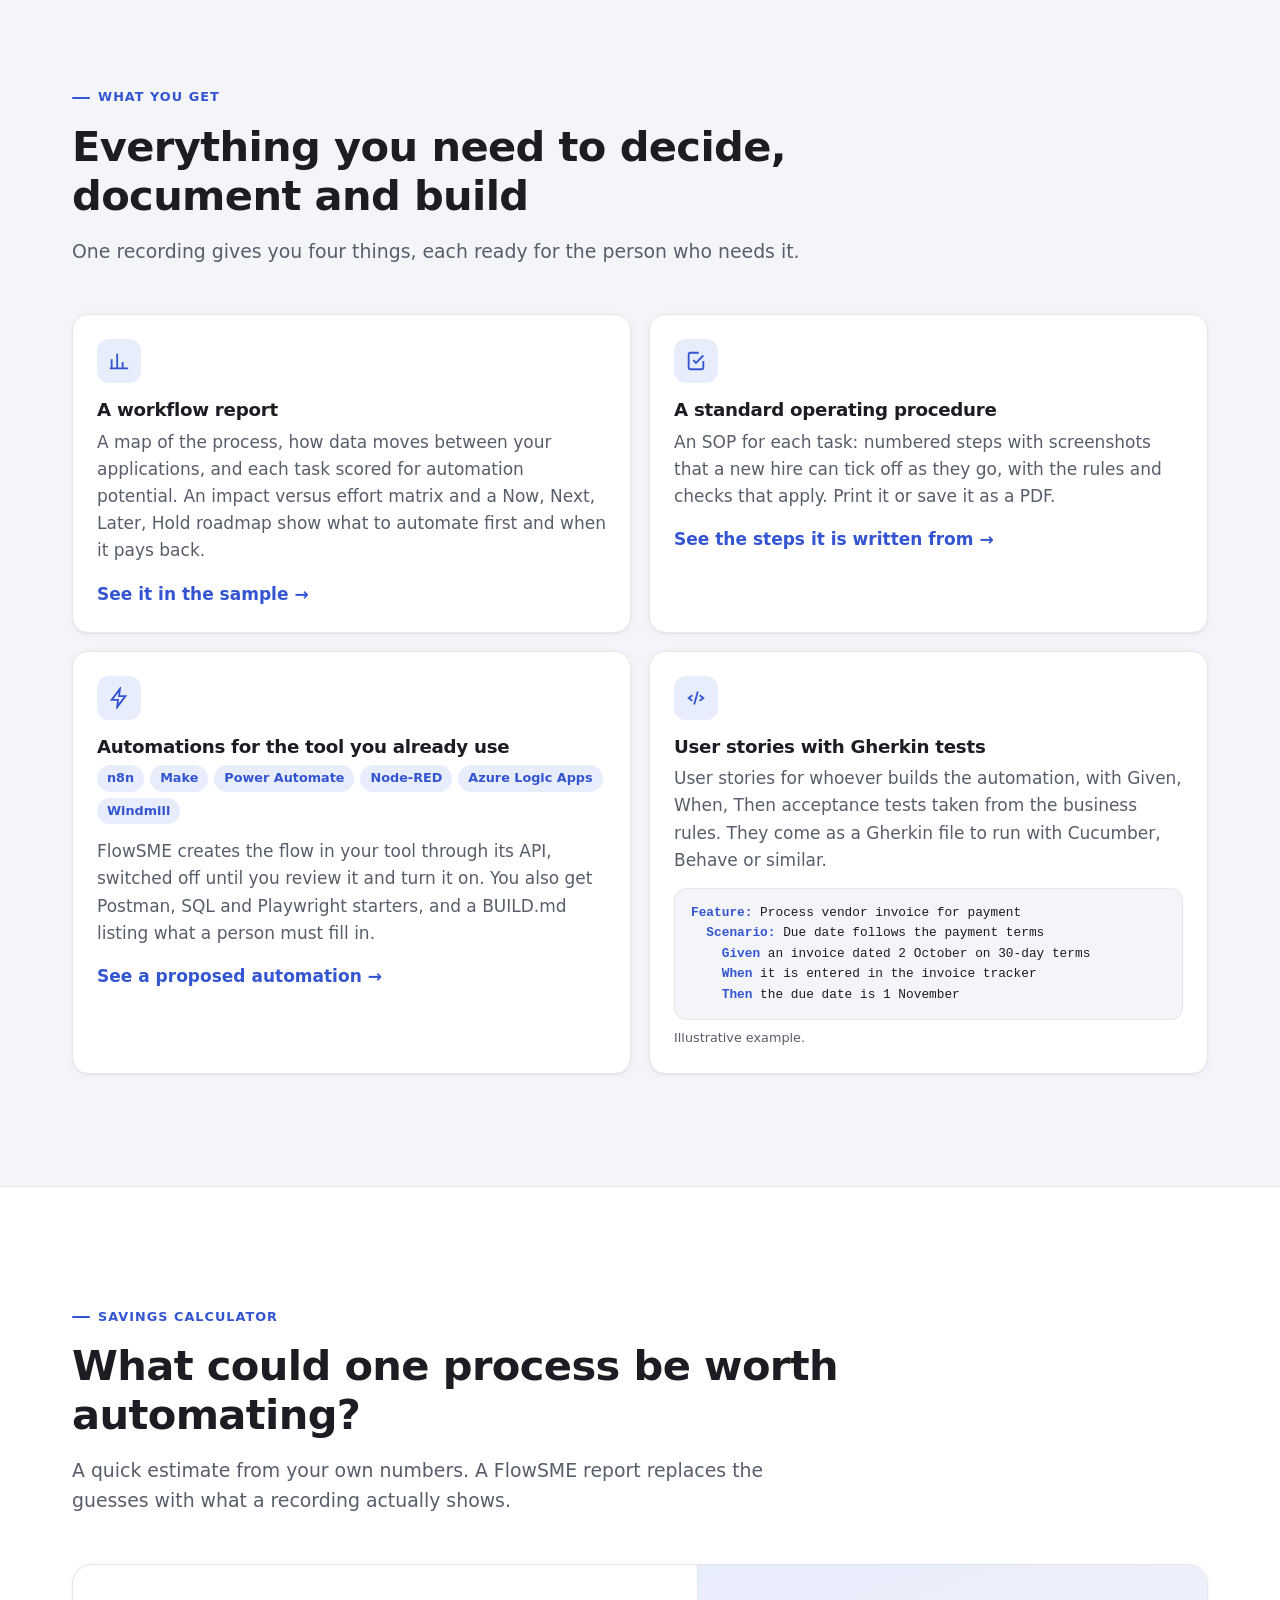
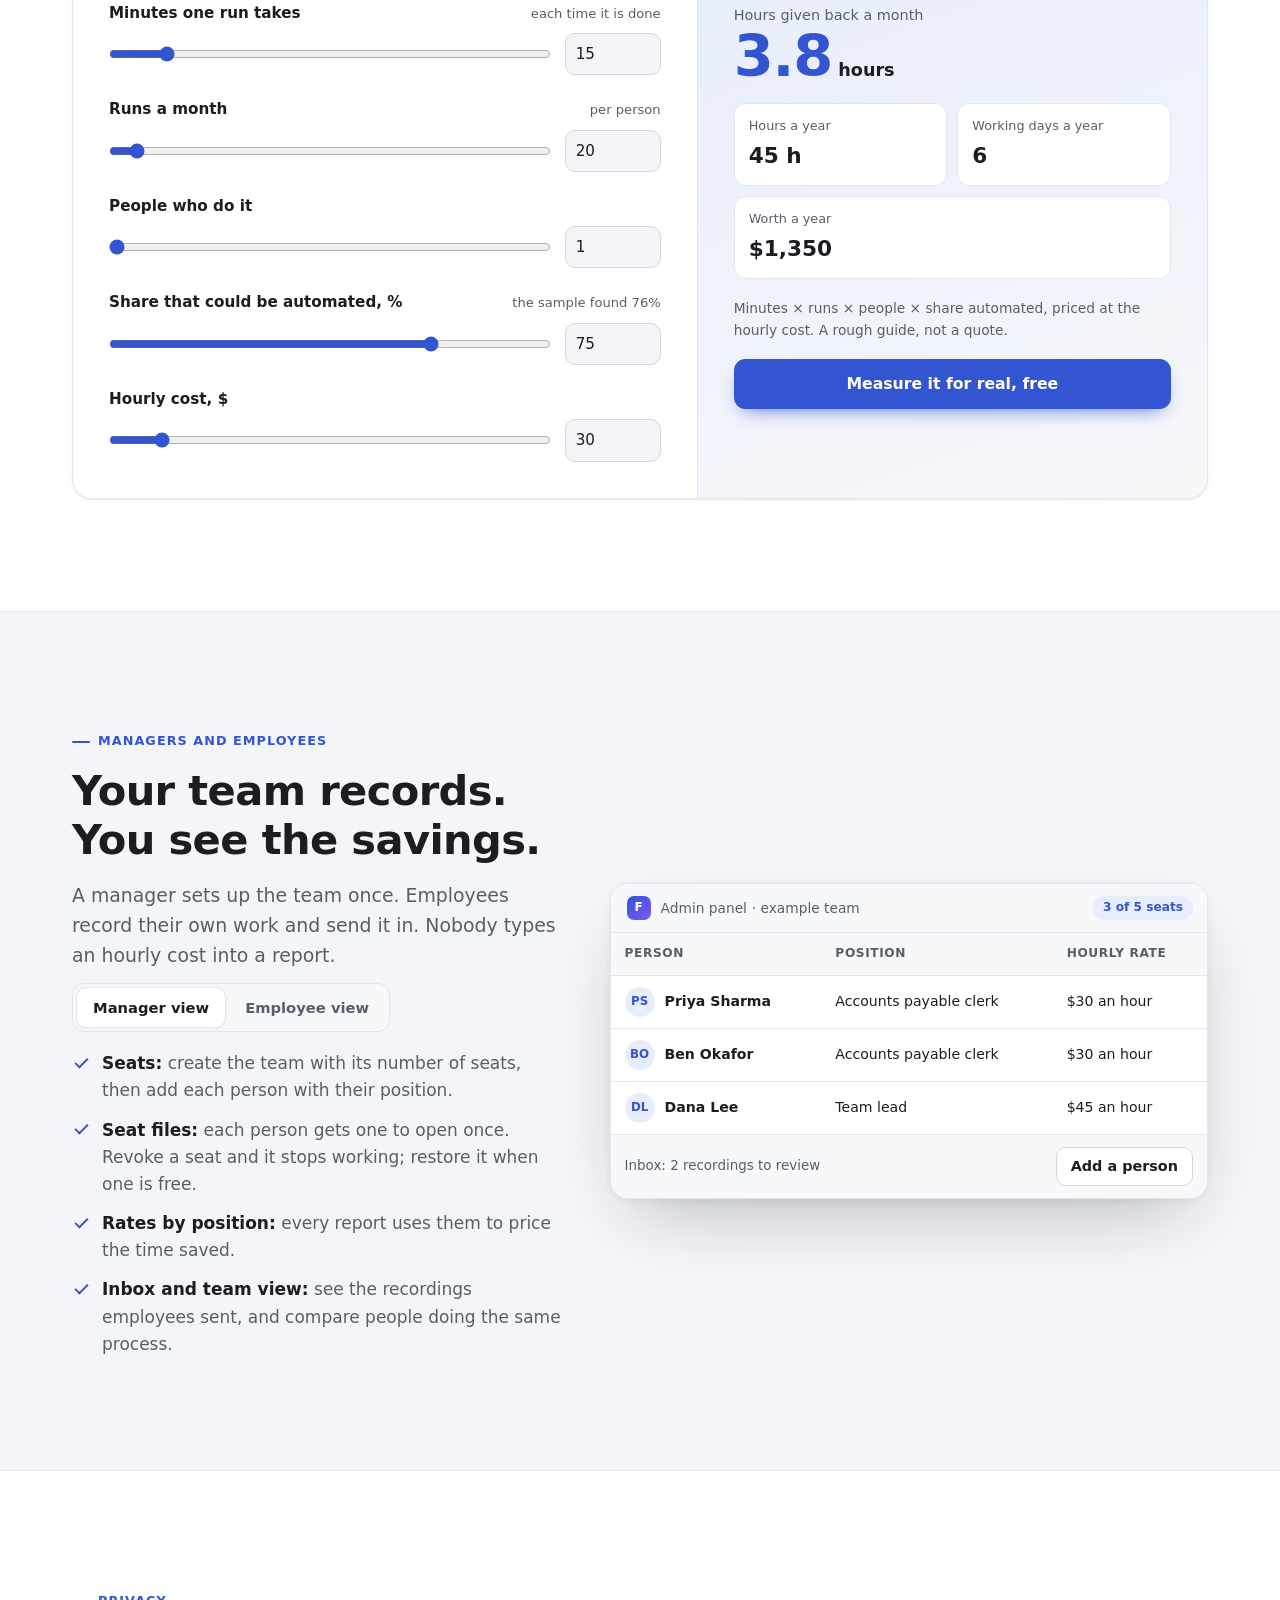
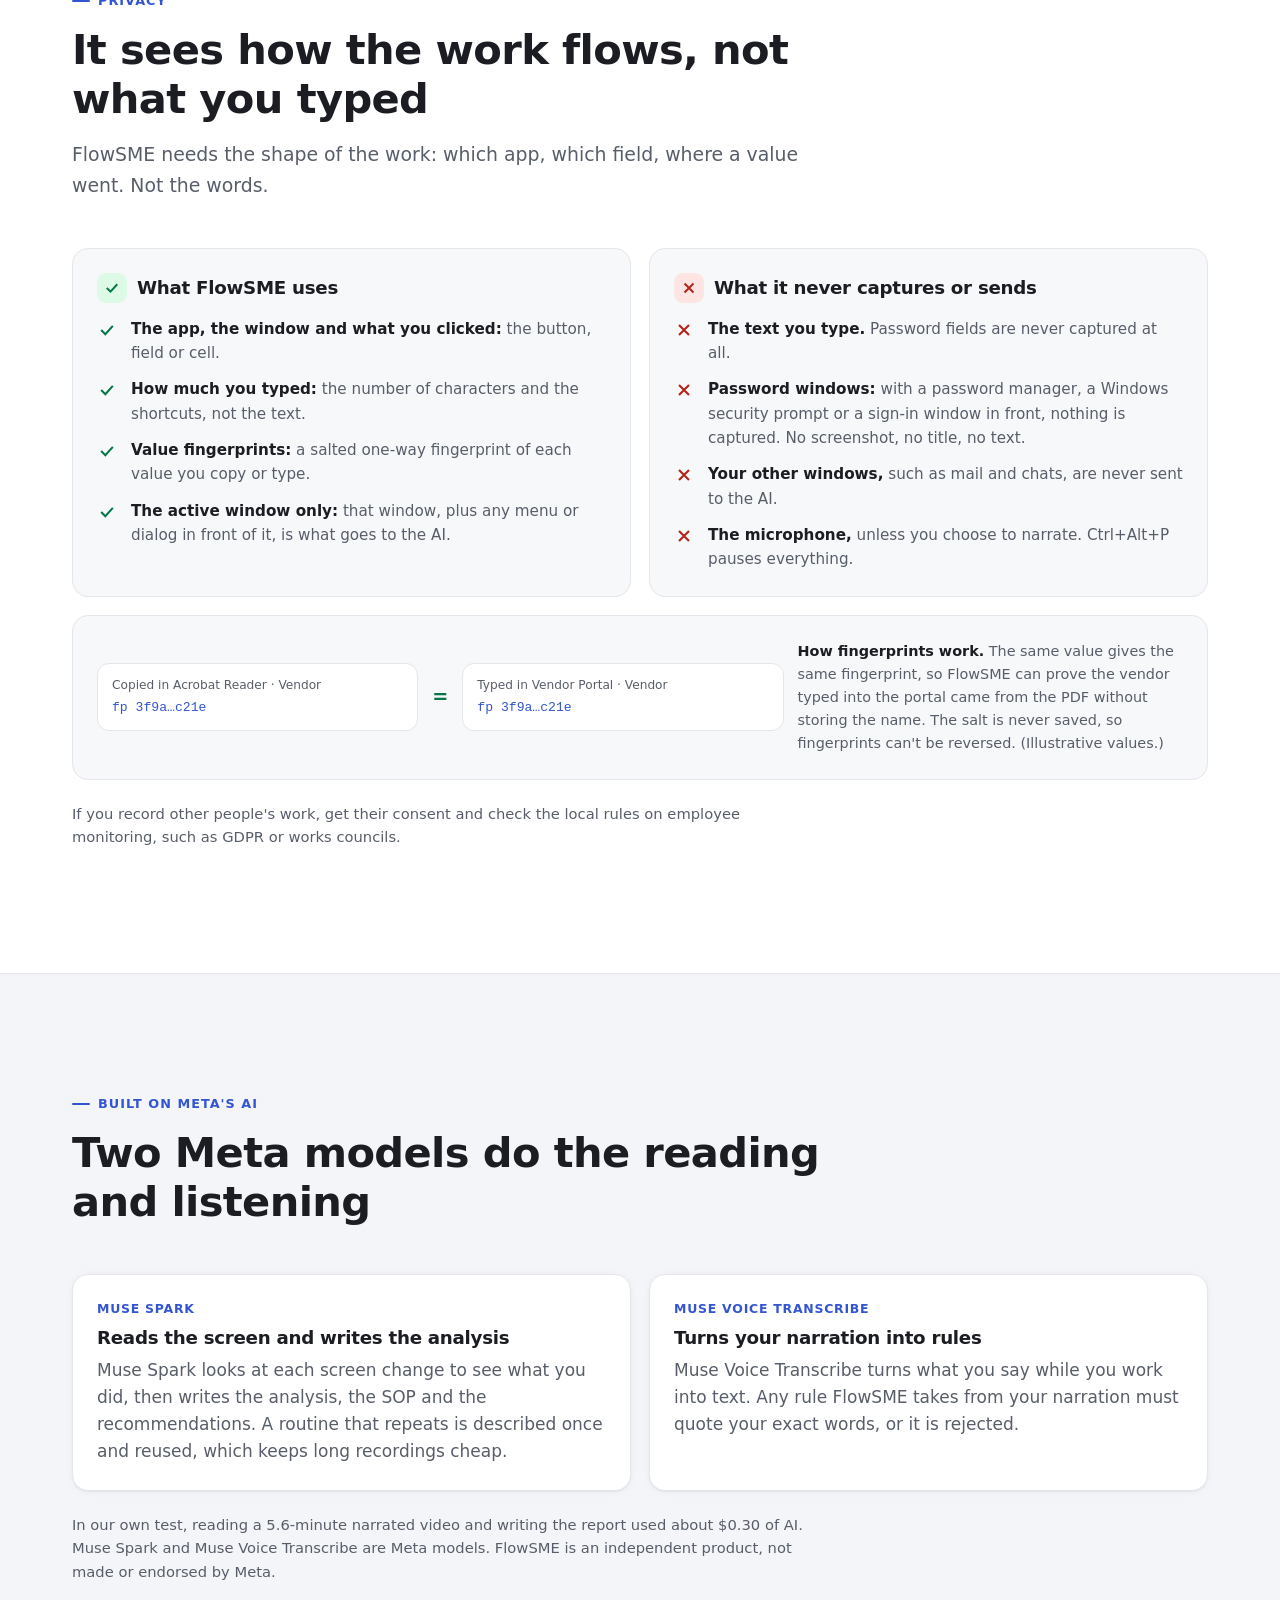
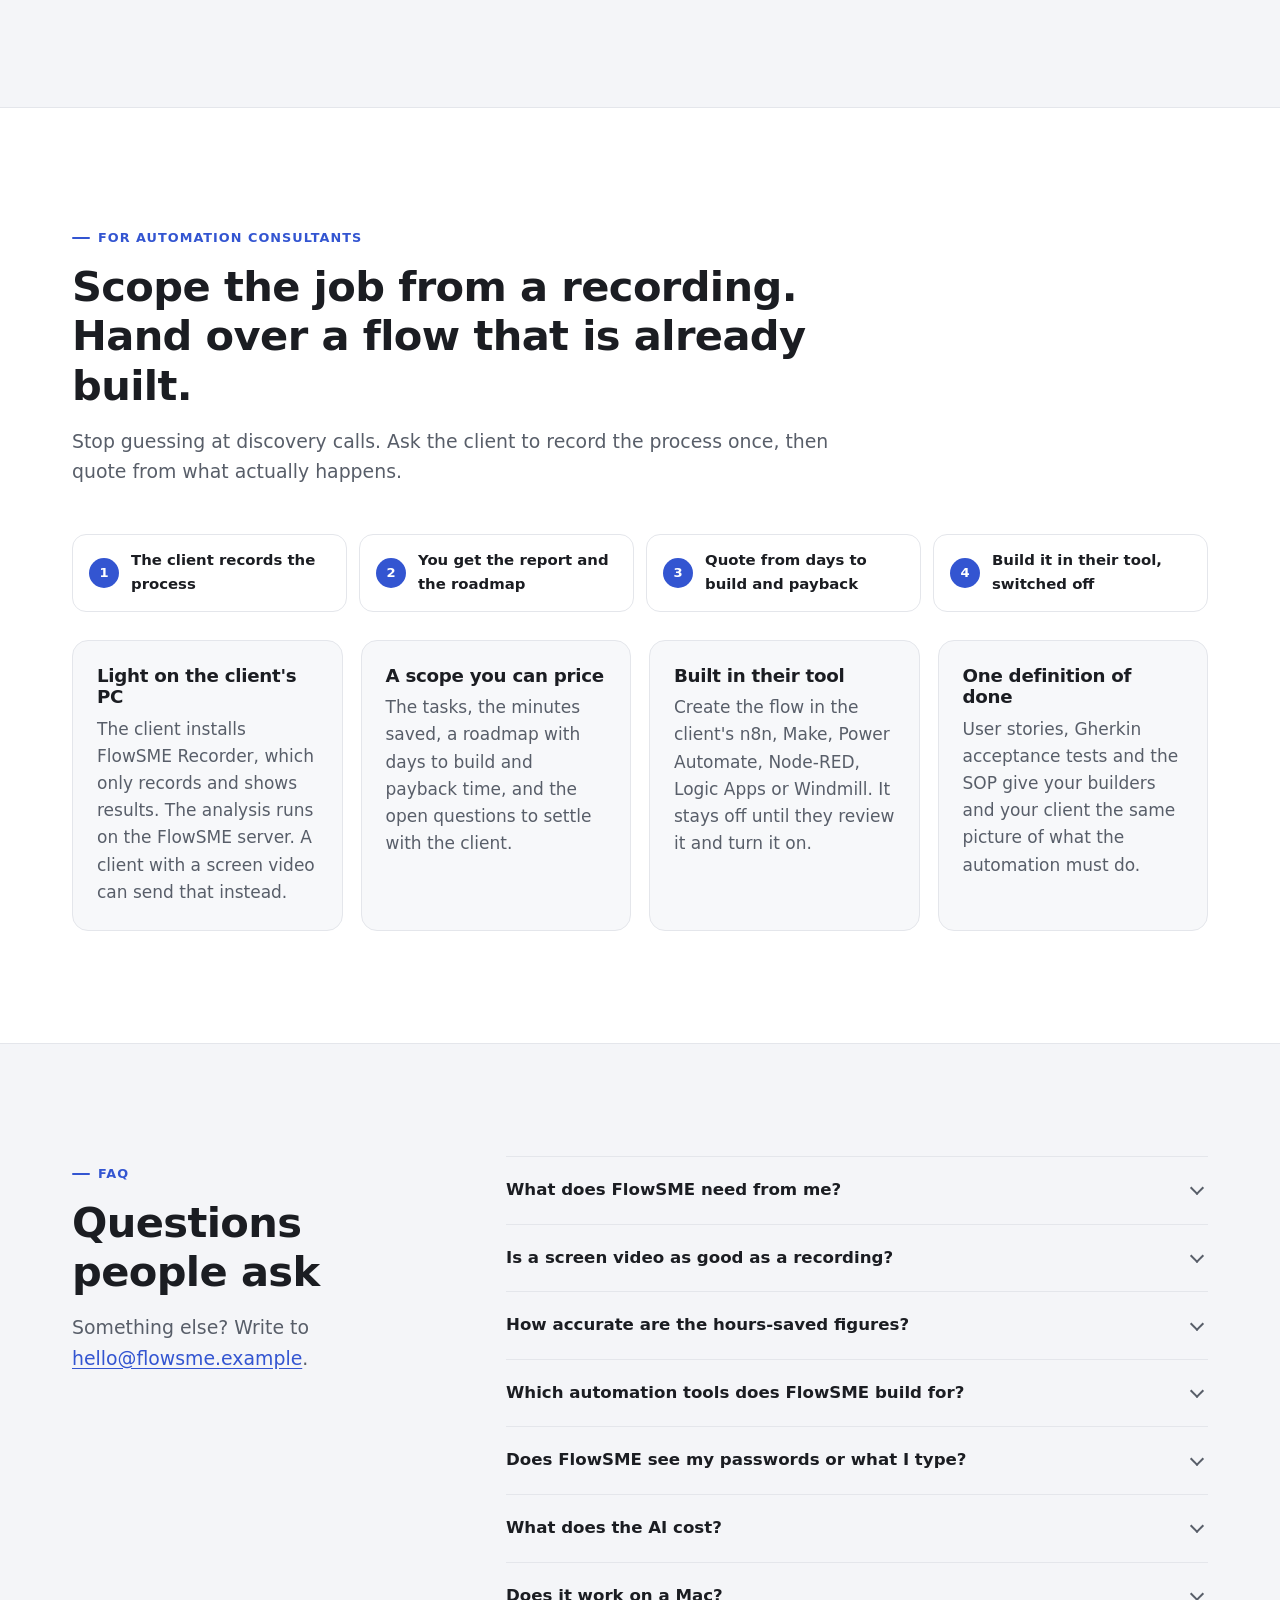
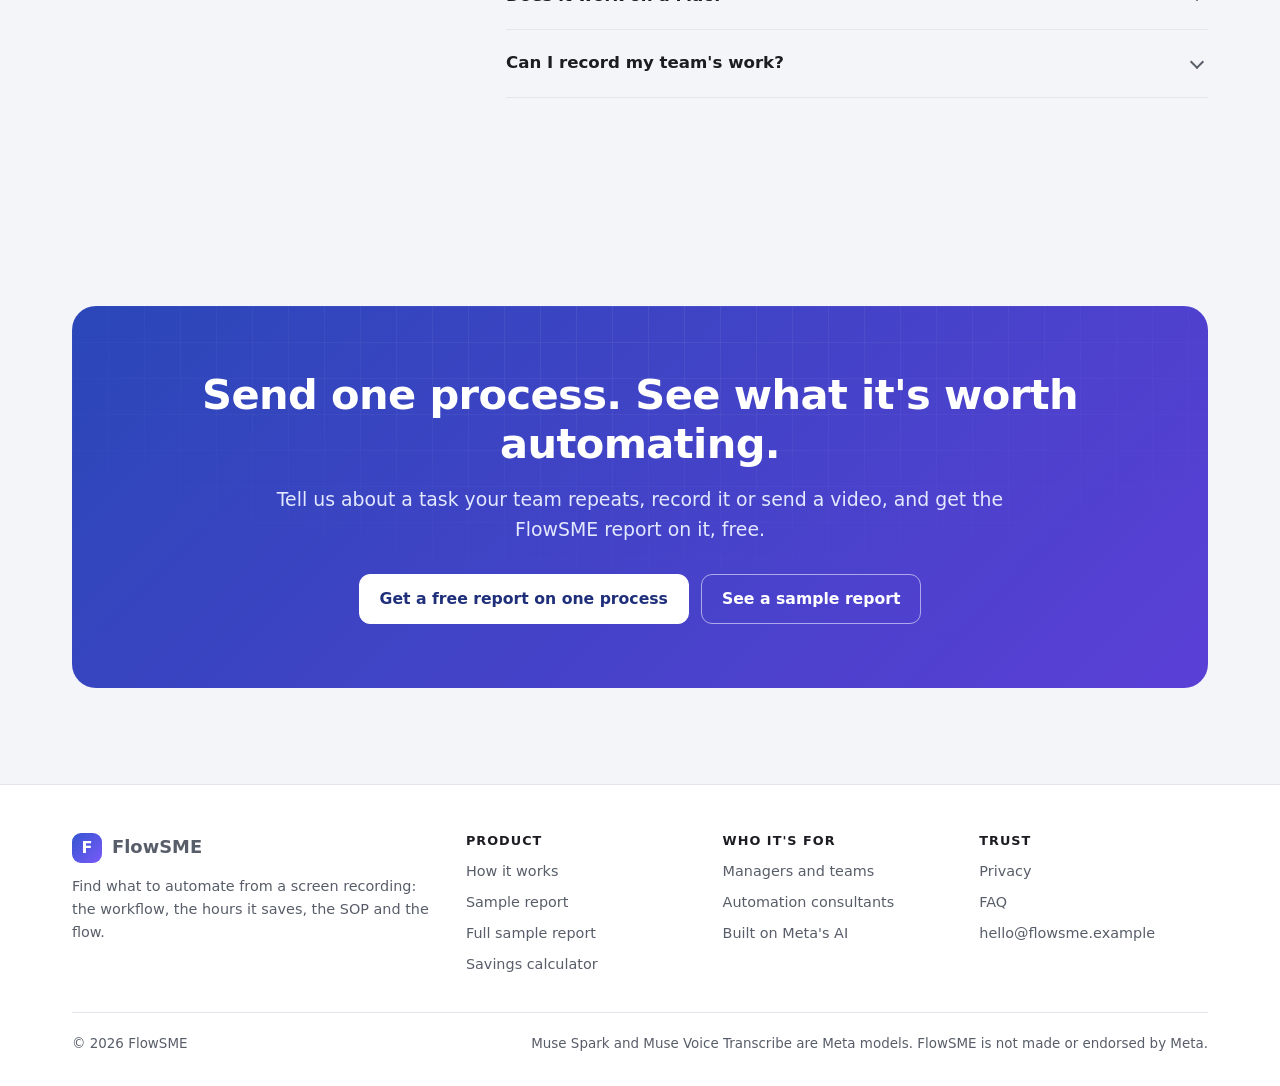
==== commit 64694c36: "Website: interactive sample report, rebuilt home page Sample report: the demo example now uses FlowS" ====
--- a/site/index.html
+++ b/site/index.html
@@ -1,5 +1,5 @@
 <!doctype html>
-<html lang="en">
+<html lang="en" class="no-js">
 <head>
 <meta charset="utf-8">
 <meta name="viewport" content="width=device-width, initial-scale=1">
@@ -120,254 +120,107 @@
   ]
 }
 </script>
-
 <script>
-  // Apply a saved light/dark choice before the page paints.
+  // Before the page paints: switch on the enhanced styles, and apply a saved light/dark choice.
+  document.documentElement.className = "js";
   try { var t = localStorage.getItem("flowsme-theme"); if (t === "light" || t === "dark") document.documentElement.dataset.theme = t; } catch (e) {}
 </script>
-<style>
-  :root {
-    color-scheme:light;
-    --bg:#f4f5f8; --card:#ffffff; --fg:#1b1d22; --muted:#585e69; --line:#e4e6eb; --soft:#f7f8fa;
-    --accent:#3355d1; --accent-hover:#2944b0; --accent-soft:#e8edfc; --on-accent:#ffffff;
-    --shadow:0 1px 2px rgba(16,24,40,.06), 0 1px 8px rgba(16,24,40,.04);
-    --high:#b42318; --high-bg:#fee4e2; --low:#067647; --low-bg:#dcfae6;
-    --band:#1b1d22; --band-fg:#f4f5f8; --band-muted:#c4c9d2; --band-accent:#a9bcff;
-  }
-  @media (prefers-color-scheme: dark) {
-    :root:not([data-theme="light"]) {
-      color-scheme:dark;
-      --bg:#111317; --card:#1a1d23; --fg:#e7e9ee; --muted:#a3aab5; --line:#2a2e36; --soft:#20242b;
-      --accent:#8ea8ff; --accent-hover:#b0c2ff; --accent-soft:#232c48; --on-accent:#0f1530;
-      --shadow:none;
-      --high:#fda29b; --high-bg:#4a1f1c; --low:#75e0a7; --low-bg:#123b27;
-      --band:#1a1d23; --band-fg:#e7e9ee; --band-muted:#a3aab5; --band-accent:#8ea8ff;
-    }
-  }
-  :root[data-theme="dark"] {
-    color-scheme:dark;
-    --bg:#111317; --card:#1a1d23; --fg:#e7e9ee; --muted:#a3aab5; --line:#2a2e36; --soft:#20242b;
-    --accent:#8ea8ff; --accent-hover:#b0c2ff; --accent-soft:#232c48; --on-accent:#0f1530;
-    --shadow:none;
-    --high:#fda29b; --high-bg:#4a1f1c; --low:#75e0a7; --low-bg:#123b27;
-    --band:#1a1d23; --band-fg:#e7e9ee; --band-muted:#a3aab5; --band-accent:#8ea8ff;
-  }
-
-  * { box-sizing:border-box; }
-  html { scroll-behavior:smooth; scroll-padding-top:72px; -webkit-text-size-adjust:100%; }
-  @media (prefers-reduced-motion: reduce) { html { scroll-behavior:auto; } * { transition:none !important; } }
-  body { margin:0; background:var(--bg); color:var(--fg); overflow-wrap:break-word;
-         font:17px/1.6 "Segoe UI Variable Text","Segoe UI",system-ui,-apple-system,BlinkMacSystemFont,Roboto,"Helvetica Neue",Arial,sans-serif; }
-  h1, h2, h3 { font-family:"Segoe UI Variable Display","Segoe UI",system-ui,-apple-system,BlinkMacSystemFont,Roboto,"Helvetica Neue",Arial,sans-serif;
-               line-height:1.2; letter-spacing:-.01em; }
-  h2 { font-size:clamp(1.6rem, 3.6vw, 2.2rem); margin:0 0 12px; }
-  h3 { font-size:1.15rem; margin:0 0 6px; }
-  p { margin:0 0 12px; }
-  a { color:var(--accent); text-underline-offset:2px; }
-  a:hover { color:var(--accent-hover); }
-  :focus-visible { outline:3px solid var(--accent); outline-offset:2px; border-radius:6px; }
-  code, pre { font-family:"Cascadia Code",ui-monospace,Consolas,"SFMono-Regular",Menlo,monospace; }
-  .wrap { max-width:1120px; margin:0 auto; padding:0 16px; }
-  @media (min-width:700px) { .wrap { padding:0 28px; } }
-  .skip { position:absolute; left:16px; top:-60px; background:var(--card); color:var(--fg); padding:10px 14px;
-          border-radius:8px; z-index:100; border:1px solid var(--line); }
-  .skip:focus { top:12px; }
-  .muted { color:var(--muted); }
-  .lead { font-size:1.12rem; color:var(--muted); max-width:62ch; }
-  .eyebrow { display:inline-block; font-size:.82rem; font-weight:600; letter-spacing:.06em; text-transform:uppercase;
-             color:var(--accent); margin-bottom:10px; }
-
-  /* ---- header ---- */
-  .bar { position:sticky; top:0; z-index:20; background:var(--card); border-bottom:1px solid var(--line);
-         box-shadow:var(--shadow); }
-  .bar .wrap { display:flex; align-items:center; gap:14px; height:60px; }
-  .brand { display:flex; align-items:center; gap:9px; font-weight:700; font-size:1.05rem; color:var(--fg);
-           text-decoration:none; white-space:nowrap; }
-  .brand:hover { color:var(--fg); }
-  .logo { width:28px; height:28px; border-radius:8px; background:linear-gradient(135deg,#3355d1,#7a5af8);
-          display:grid; place-items:center; color:#fff; font-size:15px; font-weight:700; flex:none; }
-  .bar nav { display:flex; gap:4px; margin-left:auto; }
-  .bar nav a { color:var(--fg); text-decoration:none; font-size:.93rem; padding:6px 10px; border-radius:8px; }
-  .bar nav a:hover { background:var(--soft); color:var(--accent); }
-  .bar .actions { display:flex; align-items:center; gap:8px; }
-  @media (max-width:899px) { .bar nav { display:none; } .bar .actions { margin-left:auto; } }
-
-  .btn { display:inline-flex; align-items:center; justify-content:center; gap:8px; min-height:44px;
-         padding:10px 18px; border-radius:10px; border:1px solid var(--line); background:var(--card); color:var(--fg);
-         font:inherit; font-size:.98rem; font-weight:600; text-decoration:none; cursor:pointer; text-align:center; }
-  .btn:hover { border-color:var(--accent); color:var(--accent); }
-  .btn.primary { background:var(--accent); border-color:var(--accent); color:var(--on-accent); }
-  .btn.primary:hover { background:var(--accent-hover); border-color:var(--accent-hover); color:var(--on-accent); }
-  .btn.small { min-height:38px; padding:6px 12px; font-size:.9rem; }
-  .icon-btn { width:40px; min-height:38px; padding:0; font-size:1.05rem; }
-  @media (max-width:420px) { .bar .btn.small.primary .long { display:none; } }
-  @media (min-width:421px) { .bar .btn.small.primary .short { display:none; } }
-
-  /* ---- hero ---- */
-  .hero { padding:56px 0 48px; background:linear-gradient(180deg, var(--accent-soft) 0%, var(--bg) 100%); }
-  .hero .wrap { display:grid; gap:40px; align-items:center; }
-  @media (min-width:960px) { .hero .wrap { grid-template-columns:minmax(0,1.15fr) minmax(0,.85fr); } .hero { padding:80px 0 72px; } }
-  .hero h1 { font-size:clamp(2.05rem, 5.4vw, 3.3rem); margin:0 0 18px; letter-spacing:-.02em; }
-  .ctas { display:flex; flex-wrap:wrap; gap:12px; margin:26px 0 14px; }
-  @media (max-width:480px) { .ctas .btn { flex:1 1 100%; } }
-  .hero .note { font-size:.93rem; color:var(--muted); margin:0; }
-
-  .preview { background:var(--card); border:1px solid var(--line); border-radius:16px; box-shadow:0 10px 40px rgba(16,24,40,.10);
-             overflow:hidden; }
-  :root[data-theme="dark"] .preview { box-shadow:none; }
-  .preview .top { display:flex; align-items:center; gap:10px; padding:12px 16px; border-bottom:1px solid var(--line);
-                  font-size:.85rem; color:var(--muted); }
-  .preview .top .logo { width:22px; height:22px; font-size:12px; border-radius:6px; }
-  .preview .top b { color:var(--fg); }
-  .preview .body { padding:16px; }
-  .preview h3 { font-size:1.08rem; margin:0 0 12px; }
-  .kpis { display:grid; grid-template-columns:repeat(3,minmax(0,1fr)); gap:8px; margin-bottom:14px; }
-  .kpi { background:var(--soft); border:1px solid var(--line); border-radius:10px; padding:8px 10px; }
-  .kpi small { display:block; font-size:.74rem; color:var(--muted); line-height:1.3; }
-  .kpi b { font-size:1.15rem; }
-  .tasks { list-style:none; margin:0; padding:0; font-size:.9rem; }
-  .tasks li { display:flex; align-items:flex-start; justify-content:space-between; gap:10px; padding:9px 0;
-              border-top:1px solid var(--line); }
-  .tasks li span { min-width:0; }
-  .tasks li small { display:block; color:var(--muted); font-size:.8rem; }
-  .badge { display:inline-block; padding:1px 9px; border-radius:999px; font-size:.75rem; font-weight:600; white-space:nowrap; }
-  .b-high { color:var(--high); background:var(--high-bg); } .b-low { color:var(--low); background:var(--low-bg); }
-  .preview .foot { padding:12px 16px; border-top:1px solid var(--line); background:var(--soft); font-size:.9rem;
-                   display:flex; justify-content:space-between; gap:10px; flex-wrap:wrap; }
-  .preview .foot span { color:var(--muted); }
-
-  /* ---- proof strip ---- */
-  .proof { background:var(--band); color:var(--band-fg); padding:30px 0; }
-  .proof p.caption { margin:0 0 16px; color:var(--band-muted); font-size:.92rem; }
-  .proof ul { list-style:none; margin:0; padding:0; display:grid; grid-template-columns:repeat(2,minmax(0,1fr)); gap:18px 24px; }
-  @media (min-width:860px) { .proof ul { grid-template-columns:repeat(4,minmax(0,1fr)); } }
-  .proof b { display:block; font-size:clamp(1.45rem, 3.2vw, 1.9rem); line-height:1.2; color:var(--band-accent); }
-  .proof span { font-size:.92rem; color:var(--band-muted); }
-
-  /* ---- sections ---- */
-  section.block { padding:72px 0; }
-  section.block.alt { background:var(--card); border-top:1px solid var(--line); border-bottom:1px solid var(--line); }
-  .head { max-width:720px; margin-bottom:34px; }
-  .grid { display:grid; gap:18px; }
-  @media (min-width:720px) { .grid.two { grid-template-columns:repeat(2,minmax(0,1fr)); } }
-  @media (min-width:900px) { .grid.three { grid-template-columns:repeat(3,minmax(0,1fr)); } }
-  @media (min-width:720px) and (max-width:899px) { .grid.three { grid-template-columns:repeat(2,minmax(0,1fr)); } }
-  .card { background:var(--card); border:1px solid var(--line); border-radius:14px; padding:22px; box-shadow:var(--shadow); min-width:0; }
-  .alt .card { background:var(--soft); box-shadow:none; }
-  .card p:last-child { margin-bottom:0; }
-  .card p, .card li { color:var(--muted); }
-  .card h3 { color:var(--fg); }
-
-  .steps { counter-reset:step; }
-  .step .num { width:38px; height:38px; border-radius:50%; background:var(--accent-soft); color:var(--accent);
-               display:grid; place-items:center; font-weight:700; margin-bottom:14px; }
-
-  .chips { display:flex; flex-wrap:wrap; gap:6px; margin:4px 0 12px; padding:0; list-style:none; }
-  .chips li { font-size:.82rem; font-weight:600; padding:3px 10px; border-radius:999px; background:var(--accent-soft); color:var(--accent); }
-  pre.gherkin { margin:12px 0 0; padding:12px 14px; border-radius:10px; background:var(--bg); border:1px solid var(--line);
-                font-size:.8rem; line-height:1.55; white-space:pre-wrap; overflow-wrap:anywhere; color:var(--fg); }
-  .alt pre.gherkin { background:var(--card); }
-  pre.gherkin .k { color:var(--accent); font-weight:600; }
-  .caption-small { font-size:.8rem; color:var(--muted); margin-top:6px; }
-  .card .more { display:inline-block; margin-top:10px; font-weight:600; }
-
-  ul.ticks { list-style:none; margin:0; padding:0; }
-  ul.ticks li { position:relative; padding-left:28px; margin:0 0 10px; }
-  ul.ticks li::before { content:""; position:absolute; left:2px; top:.5em; width:14px; height:8px;
-                        border-left:2.5px solid var(--accent); border-bottom:2.5px solid var(--accent); transform:rotate(-45deg); }
-  .role { display:flex; align-items:center; gap:10px; margin-bottom:14px; }
-  .role .tag { font-size:.78rem; font-weight:700; letter-spacing:.05em; text-transform:uppercase; padding:3px 10px;
-               border-radius:999px; background:var(--accent-soft); color:var(--accent); }
-  .callout { margin-top:18px; padding:14px 18px; border-left:4px solid var(--accent); background:var(--accent-soft);
-             border-radius:0 12px 12px 0; }
-  .callout p { margin:0; color:var(--fg); }
-
-  .privacy .card h3 { display:flex; gap:10px; align-items:flex-start; }
-  .privacy .card h3 svg { flex:none; margin-top:2px; }
-  .fineprint { margin-top:22px; font-size:.93rem; color:var(--muted); max-width:78ch; }
-
-  .meta-models .card .model { font-size:.8rem; font-weight:700; letter-spacing:.05em; text-transform:uppercase; color:var(--accent); margin-bottom:6px; }
-
-  /* ---- FAQ ---- */
-  .faq { max-width:820px; }
-  .faq details { background:var(--card); border:1px solid var(--line); border-radius:12px; margin-bottom:10px; }
-  .faq summary { cursor:pointer; list-style:none; padding:16px 48px 16px 18px; font-weight:600; position:relative; }
-  .faq summary::-webkit-details-marker { display:none; }
-  .faq summary::after { content:"+"; position:absolute; right:18px; top:50%; transform:translateY(-50%);
-                        font-size:1.4rem; font-weight:400; color:var(--muted); line-height:1; }
-  .faq details[open] summary::after { content:"\2212"; }
-  .faq details p { margin:0; padding:0 18px 16px; color:var(--muted); }
-
-  /* ---- final CTA and footer ---- */
-  .final { padding:72px 0; text-align:center; background:linear-gradient(180deg, var(--bg) 0%, var(--accent-soft) 100%); }
-  .final .lead { margin:0 auto; }
-  .final .ctas { justify-content:center; }
-  footer { background:var(--card); border-top:1px solid var(--line); padding:28px 0 36px; font-size:.9rem; color:var(--muted); }
-  footer .wrap { display:flex; flex-wrap:wrap; gap:14px 28px; justify-content:space-between; }
-  footer nav { display:flex; flex-wrap:wrap; gap:6px 18px; }
-  footer p { margin:0; max-width:60ch; }
-</style>
+<link rel="stylesheet" href="assets/site.css?v=2">
+<script src="assets/site.js?v=2" defer></script>
 </head>
 <body>
 <a class="skip" href="#main">Skip to content</a>
 
-<header class="bar">
-  <div class="wrap">
-    <a class="brand" href="#top" aria-label="FlowSME home"><span class="logo" aria-hidden="true">F</span>FlowSME</a>
-    <nav aria-label="Sections">
+<header class="site-header">
+  <div class="container">
+    <a class="brand" href="#top" aria-label="FlowSME, back to top"><span class="logo" aria-hidden="true">F</span>FlowSME</a>
+    <nav class="site-nav" id="site-nav" aria-label="Main">
       <a href="#how">How it works</a>
-      <a href="#get">What you get</a>
+      <a href="#sample">Sample report</a>
+      <a href="#calculator">Calculator</a>
       <a href="#teams">Teams</a>
       <a href="#privacy">Privacy</a>
-      <a href="#consultants">Consultants</a>
       <a href="#faq">FAQ</a>
+      <a class="btn primary nav-cta" href="mailto:hello@flowsme.example?subject=Free%20FlowSME%20report%20on%20one%20process&amp;body=The%20process%3A%0AHow%20often%20it%20runs%3A%0AThe%20apps%20it%20uses%3A%0A">Get a free report on one process</a>
     </nav>
-    <div class="actions">
-      <button class="btn small icon-btn" id="theme" type="button" aria-label="Switch between light and dark" title="Light or dark">◐</button>
-      <a class="btn small primary" href="mailto:hello@flowsme.example?subject=Free%20FlowSME%20report%20on%20one%20process&amp;body=The%20process%3A%0AHow%20often%20it%20runs%3A%0AThe%20apps%20it%20uses%3A%0A"><span class="long">Get a free report</span><span class="short">Free report</span></a>
+    <div class="header-actions">
+      <button class="btn icon-btn ghost" id="theme" type="button" aria-label="Switch between light and dark" title="Light or dark">
+        <svg viewBox="0 0 24 24" fill="none" stroke="currentColor" stroke-width="2" aria-hidden="true"><circle cx="12" cy="12" r="8"/><path d="M12 4a8 8 0 0 1 0 16z" fill="currentColor"/></svg>
+      </button>
+      <a class="btn sm primary cta-header" href="mailto:hello@flowsme.example?subject=Free%20FlowSME%20report%20on%20one%20process&amp;body=The%20process%3A%0AHow%20often%20it%20runs%3A%0AThe%20apps%20it%20uses%3A%0A">Get a free report</a>
+      <button class="btn icon-btn menu-btn" id="menu-btn" type="button" aria-expanded="false" aria-controls="site-nav" aria-label="Open menu"><span class="bars" aria-hidden="true"></span></button>
     </div>
   </div>
 </header>
 
 <main id="main">
+
+  <!-- ============================================================ hero -->
   <section class="hero" id="top" aria-labelledby="hero-title">
-    <div class="wrap">
+    <div class="container">
       <div>
-        <span class="eyebrow">Process discovery for Windows office work</span>
-        <h1 id="hero-title">Record the work once. See what to automate, what it saves, and get the flow.</h1>
-        <p class="lead">Record a repetitive task on Windows, or upload a screen video you already have. FlowSME maps the
-          workflow step by step, estimates the hours automation would save, writes the SOP and builds the flow in n8n,
-          Make or the workflow tool you already use.</p>
+        <p class="pill"><b>New</b> Upload a screen video you already have</p>
+        <h1 id="hero-title">Record the work once. <span class="grad">See what to automate, what it saves, and get the flow.</span></h1>
+        <p class="lead">Record a repetitive task on Windows, or upload a screen video. FlowSME maps the workflow step by
+          step, estimates the hours automation would save, writes the SOP and builds the flow in n8n, Make or the
+          workflow tool you already use.</p>
         <div class="ctas">
           <a class="btn primary" href="mailto:hello@flowsme.example?subject=Free%20FlowSME%20report%20on%20one%20process&amp;body=The%20process%3A%0AHow%20often%20it%20runs%3A%0AThe%20apps%20it%20uses%3A%0A">Get a free report on one process</a>
-          <a class="btn" href="sample-report.html">See a sample report</a>
-        </div>
-        <p class="note">Works from a FlowSME recording or a video from Teams, Loom, Snipping Tool or OBS.</p>
-      </div>
-
-      <figure class="preview" aria-label="Preview of a FlowSME report, made with synthetic data" style="margin:0">
-        <div class="top"><span class="logo" aria-hidden="true">F</span><span><b>Workflow report</b> · sample with synthetic data</span></div>
-        <div class="body">
-          <h3>Invoice processing</h3>
-          <div class="kpis">
-            <div class="kpi"><small>Recorded work</small><b>19 min</b></div>
-            <div class="kpi"><small>Could save per run</small><b>14 min</b></div>
-            <div class="kpi"><small>At 20 runs a month</small><b>4.8 h</b></div>
-          </div>
-          <ul class="tasks">
-            <li><span>Process vendor invoice for payment<small>23-step routine, ran 8 times</small></span><span class="badge b-high">High</span></li>
-            <li><span>Send weekly AP summary email<small>Excel, Outlook</small></span><span class="badge b-low">Low</span></li>
-            <li><span>Prepare AP review workspace<small>Outlook, File Explorer, Excel</small></span><span class="badge b-low">Low</span></li>
+          <a class="btn" href="#sample">See a sample report
+            <svg viewBox="0 0 20 20" fill="none" stroke="currentColor" stroke-width="2" aria-hidden="true"><path d="M10 4v12M5 11l5 5 5-5"/></svg></a>
+        </div>
+        <div class="works-with">
+          <span>Builds flows for</span>
+          <ul aria-label="Workflow tools">
+            <li>n8n</li><li>Make</li><li>Power Automate</li><li>Node-RED</li><li>Logic Apps</li><li>Windmill</li>
           </ul>
         </div>
-        <figcaption class="foot"><span>Automation potential per task</span><a href="sample-report.html">Open the full sample</a></figcaption>
-      </figure>
-    </div>
-  </section>
-
+      </div>
+
+      <div>
+        <div class="window demo" id="demo" data-phase="done">
+          <div class="window-bar">
+            <span class="logo" aria-hidden="true">F</span>
+            <span class="title">Invoice processing <span>· sample</span></span>
+            <span class="status">Report ready</span>
+            <button class="btn icon-btn pause" type="button" aria-pressed="false" aria-label="Pause the animation">
+              <svg viewBox="0 0 16 16" aria-hidden="true"><path d="M4 2h3v12H4zM9 2h3v12H9z" fill="currentColor"/></svg>
+            </button>
+          </div>
+          <div class="demo-body">
+            <ol class="feed" aria-label="Steps found in the recording">
+              <li><span class="app-chip app-chrome"><i></i>Chrome</span><span class="txt">Selects the invoice file from the file dialog.</span><span class="t">1:46</span></li>
+              <li><span class="app-chip app-chrome"><i></i>Chrome</span><span class="txt">Confirms attachment of the invoice file to the payment request.</span><span class="t">1:52</span></li>
+              <li><span class="app-chip app-portal"><i></i>Vendor Portal</span><span class="txt">Submits the new payment request in the vendor portal.</span><span class="t">1:56</span></li>
+              <li><span class="app-chip app-outlook"><i></i>Outlook</span><span class="txt">Opens the Move menu to relocate the invoice email in Outlook.</span><span class="t">1:59</span></li>
+              <li><span class="app-chip app-outlook"><i></i>Outlook</span><span class="txt">Selects the Processed folder to file the invoice email.</span><span class="t">2:06</span></li>
+            </ol>
+            <div class="demo-foot" aria-hidden="true">
+              <span class="count">Step 23 of 23</span>
+              <span class="progress"></span>
+              <span class="clock">2:06</span>
+            </div>
+            <div class="result">
+              <div class="top"><span>Biggest opportunity</span><span class="badge b-high">High · 71/100</span></div>
+              <h3>Process vendor invoice for payment</h3>
+              <dl>
+                <div><dt>Routine repeated</dt><dd>8 times</dd></div>
+                <div><dt>Time it took</dt><dd>16 min</dd></div>
+                <div><dt>Could save</dt><dd>13 min</dd></div>
+              </dl>
+              <a class="more" href="#sample">Explore this report</a>
+            </div>
+          </div>
+        </div>
+        <p class="demo-caption">One run of the sample invoice routine, step by step. Synthetic data.</p>
+      </div>
+    </div>
+  </section>
+
+  <!-- ============================================================ proof -->
   <section class="proof" aria-labelledby="proof-title">
-    <div class="wrap">
-      <p class="caption" id="proof-title">From our own test on a narrated invoice video. Not a customer result.</p>
+    <div class="container">
+      <p class="caption" id="proof-title"><b>From our own test</b>A narrated invoice video. Not a customer result.</p>
       <ul>
         <li><b>5.6 min</b><span>narrated invoice video, read end to end</span></li>
         <li><b>47 of 50</b><span>screen changes found</span></li>
@@ -377,197 +230,582 @@
     </div>
   </section>
 
-  <section class="block" id="how" aria-labelledby="how-title">
-    <div class="wrap">
-      <div class="head">
+  <!-- ============================================================ how it works -->
+  <section class="section" id="how" aria-labelledby="how-title">
+    <div class="container">
+      <div class="section-head center" data-reveal>
         <span class="eyebrow">How it works</span>
-        <h2 id="how-title">Three steps from a recording to a working flow</h2>
-      </div>
-      <ol class="grid three steps" style="list-style:none;margin:0;padding:0">
-        <li class="card step">
+        <h2 id="how-title">From one recording to a working flow</h2>
+        <p class="lead">No workshops and no process interviews. Do the work once, the way you always do it.</p>
+      </div>
+      <ol class="grid cols-3 steps">
+        <li class="card step" data-reveal>
           <div class="num" aria-hidden="true">1</div>
           <h3>Record the task, or upload a video</h3>
-          <p>Click Record and do the work as usual. Tick Narrate to say why as you go: "the due date is the invoice date
-            plus 30 days". Already have a screen video? Upload it instead, up to 60 minutes.</p>
+          <p>Click Record and work as usual. Tick Narrate to say why as you go: "the due date is the invoice date plus
+            30 days". Already have a screen video? Upload it instead, up to 60 minutes.</p>
         </li>
-        <li class="card step">
+        <li class="card step" data-reveal data-delay="1">
           <div class="num" aria-hidden="true">2</div>
           <h3>FlowSME maps what happened</h3>
-          <p>It reads every screen change: the app, the field or cell, and whether you typed, copied or pasted. It splits
-            the work into tasks, finds the routines you repeat and follows each value from one app to the next.</p>
+          <p>It reads every screen change: the app, the field or cell, and whether you typed, copied or pasted. It
+            splits the work into tasks, finds the routines you repeat and follows each value from one app to the next.</p>
         </li>
-        <li class="card step">
+        <li class="card step" data-reveal data-delay="2">
           <div class="num" aria-hidden="true">3</div>
           <h3>Get the report, the SOP and the flow</h3>
-          <p>Each task gets an automation potential score, minutes saved per run, hours and money saved a month, and a
-            payback time. Pick a task and FlowSME writes the flow for your workflow tool.</p>
+          <p>Each task gets an automation potential score, minutes saved, hours and money saved a month, and a payback
+            time. Pick a task and FlowSME writes the flow for your workflow tool.</p>
         </li>
       </ol>
     </div>
   </section>
 
-  <section class="block alt" id="get" aria-labelledby="get-title">
-    <div class="wrap">
-      <div class="head">
+  <!-- ============================================================ sample explorer -->
+  <section class="section tint" id="sample" aria-labelledby="sample-title">
+    <div class="container">
+      <div class="section-head" data-reveal>
+        <span class="eyebrow">Sample report</span>
+        <h2 id="sample-title">Explore a real FlowSME report</h2>
+        <p class="lead">This is the report FlowSME wrote from a 19-minute recording of invoice processing. Switch views,
+          filter the tasks and steps, and follow each value from the PDF to the vendor portal. The data is synthetic.</p>
+      </div>
+
+      <div class="window explorer" data-reveal>
+        <div class="window-bar">
+          <span class="logo" aria-hidden="true">F</span>
+          <span class="title">Workflow report <span>· Demo: invoice processing (synthetic)</span></span>
+          <a class="btn sm" href="sample-report.html">Open the full report
+            <svg viewBox="0 0 20 20" fill="none" stroke="currentColor" stroke-width="2" aria-hidden="true"><path d="M8 4h8v8M16 4 6 14"/></svg></a>
+        </div>
+
+        <div class="tabs" role="tablist" aria-label="Report views">
+          <button class="tab" role="tab" id="tab-summary" aria-controls="panel-summary" aria-selected="true" type="button">
+            <svg viewBox="0 0 24 24" fill="none" stroke="currentColor" stroke-width="2" aria-hidden="true"><path d="M4 20V10M10 20V4M16 20v-7M22 20H2"/></svg>Summary</button>
+          <button class="tab" role="tab" id="tab-tasks" aria-controls="panel-tasks" aria-selected="false" type="button">
+            <svg viewBox="0 0 24 24" fill="none" stroke="currentColor" stroke-width="2" aria-hidden="true"><path d="M9 6h11M9 12h11M9 18h11M4 6h.01M4 12h.01M4 18h.01"/></svg>Tasks</button>
+          <button class="tab" role="tab" id="tab-map" aria-controls="panel-map" aria-selected="false" type="button">
+            <svg viewBox="0 0 24 24" fill="none" stroke="currentColor" stroke-width="2" aria-hidden="true"><rect x="3" y="3" width="6" height="6" rx="1"/><rect x="15" y="15" width="6" height="6" rx="1"/><path d="M9 6h4a2 2 0 0 1 2 2v7"/></svg>Workflow map</button>
+          <button class="tab" role="tab" id="tab-run" aria-controls="panel-run" aria-selected="false" type="button">
+            <svg viewBox="0 0 24 24" fill="none" stroke="currentColor" stroke-width="2" aria-hidden="true"><circle cx="12" cy="12" r="9"/><path d="M12 7v5l3 2"/></svg>One run</button>
+          <button class="tab" role="tab" id="tab-data" aria-controls="panel-data" aria-selected="false" type="button">
+            <svg viewBox="0 0 24 24" fill="none" stroke="currentColor" stroke-width="2" aria-hidden="true"><path d="M4 7h12l-3-3M20 17H8l3 3"/></svg>Data flow</button>
+          <button class="tab" role="tab" id="tab-auto" aria-controls="panel-auto" aria-selected="false" type="button">
+            <svg viewBox="0 0 24 24" fill="none" stroke="currentColor" stroke-width="2" aria-hidden="true"><path d="M13 2 4 14h7l-1 8 9-12h-7z"/></svg>Automation</button>
+        </div>
+
+        <!-- Summary -->
+        <div class="panel" role="tabpanel" id="panel-summary" aria-labelledby="tab-summary" tabindex="0">
+          <div class="kpis">
+            <div class="kpi"><small>Recorded work</small><b>19 min</b></div>
+            <div class="kpi accent"><small>Could be saved</small><b>14 min</b><small>76% of the recorded time</small></div>
+            <div class="kpi"><small>Hours saved a month, at 20 runs</small><b>4.8 h</b></div>
+            <div class="kpi"><small>Worth a month, at $30 an hour</small><b>$144</b></div>
+            <div class="kpi"><small>Processes found</small><b>3</b></div>
+          </div>
+          <div class="split">
+            <div class="box">
+              <h4>Time in each application</h4>
+              <ul class="bars animate">
+                <li class="app-portal"><span class="app-chip app-portal"><i></i>Vendor Portal</span><span class="track"><span class="fill" style="--w:100%"></span></span><span class="val">5.6 min</span></li>
+                <li class="app-excel"><span class="app-chip app-excel"><i></i>Excel</span><span class="track"><span class="fill" style="--w:84%"></span></span><span class="val">4.7 min</span></li>
+                <li class="app-outlook"><span class="app-chip app-outlook"><i></i>Outlook</span><span class="track"><span class="fill" style="--w:75%"></span></span><span class="val">4.2 min</span></li>
+                <li class="app-acrobat"><span class="app-chip app-acrobat"><i></i>Acrobat Reader</span><span class="track"><span class="fill" style="--w:55%"></span></span><span class="val">3.1 min</span></li>
+                <li class="app-chrome"><span class="app-chip app-chrome"><i></i>Chrome</span><span class="track"><span class="fill" style="--w:20%"></span></span><span class="val">1.1 min</span></li>
+                <li class="app-explorer"><span class="app-chip app-explorer"><i></i>File Explorer</span><span class="track"><span class="fill" style="--w:2%"></span></span><span class="val">0.1 min</span></li>
+              </ul>
+            </div>
+            <div class="box">
+              <h4>Biggest opportunity</h4>
+              <p style="margin:0 0 6px"><b>Process vendor invoice for payment</b></p>
+              <p class="muted" style="font-size:.92rem">High potential (71 out of 100). The same 23-step routine ran 8 times,
+                with 32 values copied by hand between applications.</p>
+              <div class="callout"><p>Savings are estimates from this one recording, at 20 runs a month and $30 an
+                hour. Each report uses your own figures.</p></div>
+            </div>
+          </div>
+        </div>
+
+        <!-- Tasks -->
+        <div class="panel" role="tabpanel" id="panel-tasks" aria-labelledby="tab-tasks" tabindex="0">
+          <div class="toolbar">
+            <div class="chips" data-filter-for="task-list" role="group" aria-label="Filter by automation potential">
+              <button class="chip" type="button" data-filter="all" aria-pressed="true">All <span class="n">3</span></button>
+              <button class="chip" type="button" data-filter="high" aria-pressed="false">High <span class="n">1</span></button>
+              <button class="chip" type="button" data-filter="medium" aria-pressed="false">Medium <span class="n">0</span></button>
+              <button class="chip" type="button" data-filter="low" aria-pressed="false">Low <span class="n">2</span></button>
+            </div>
+            <label class="select">Sort
+              <select data-sort-for="task-list">
+                <option value="saving">Biggest saving first</option>
+                <option value="score">Highest potential first</option>
+                <option value="time">Most time recorded first</option>
+                <option value="order" data-dir="asc">Order recorded</option>
+              </select>
+            </label>
+          </div>
+          <p class="count" data-count-for="task-list" data-noun="tasks" aria-live="polite">Showing all 3 tasks</p>
+          <div class="task-list" id="task-list">
+            <article class="task high" data-tags="high" data-saving="13.3" data-score="71" data-time="16.4" data-order="2">
+              <div>
+                <div class="task-top"><h4><span class="id">2.</span> Process vendor invoice for payment</h4><span class="badge b-high">High</span></div>
+                <div class="apps">
+                  <span class="app-chip app-outlook"><i></i>Outlook</span><span class="app-chip app-acrobat"><i></i>Acrobat Reader</span>
+                  <span class="app-chip app-excel"><i></i>Excel</span><span class="app-chip app-portal"><i></i>Vendor Portal</span>
+                </div>
+                <div class="meter"><span>Potential</span><span class="track"><span class="fill" style="--w:71%"></span></span><b>71/100</b></div>
+                <details>
+                  <summary>Why it stands out</summary>
+                  <ul>
+                    <li>The same 23-step routine ran 8 times</li>
+                    <li>32 values copied by hand from one application to another</li>
+                    <li>369 characters typed by hand</li>
+                    <li>80 switches between applications</li>
+                  </ul>
+                </details>
+              </div>
+              <div class="facts">
+                <div>Recorded<b>16 min</b></div><div>Runs<b>8</b></div><div>Could save<b>13 min</b></div>
+              </div>
+            </article>
+            <article class="task low" data-tags="low" data-saving="0.5" data-score="24" data-time="1.7" data-order="3">
+              <div>
+                <div class="task-top"><h4><span class="id">3.</span> Send weekly AP summary email</h4><span class="badge b-low">Low</span></div>
+                <div class="apps"><span class="app-chip app-excel"><i></i>Excel</span><span class="app-chip app-outlook"><i></i>Outlook</span></div>
+                <div class="meter"><span>Potential</span><span class="track"><span class="fill" style="--w:24%"></span></span><b>24/100</b></div>
+                <details>
+                  <summary>Why it stands out</summary>
+                  <ul><li>1 value copied by hand from one application to another</li><li>242 characters typed by hand</li></ul>
+                </details>
+              </div>
+              <div class="facts">
+                <div>Recorded<b>1.7 min</b></div><div>Runs<b>1</b></div><div>Could save<b>30 s</b></div>
+              </div>
+            </article>
+            <article class="task low" data-tags="low" data-saving="0.6" data-score="16" data-time="0.75" data-order="1">
+              <div>
+                <div class="task-top"><h4><span class="id">1.</span> Prepare accounts payable review workspace</h4><span class="badge b-low">Low</span></div>
+                <div class="apps">
+                  <span class="app-chip app-outlook"><i></i>Outlook</span><span class="app-chip app-explorer"><i></i>File Explorer</span>
+                  <span class="app-chip app-excel"><i></i>Excel</span><span class="app-chip app-chrome"><i></i>Chrome</span>
+                </div>
+                <div class="meter"><span>Potential</span><span class="track"><span class="fill" style="--w:16%"></span></span><b>16/100</b></div>
+              </div>
+              <div class="facts">
+                <div>Recorded<b>45 s</b></div><div>Runs<b>1</b></div><div>Could save<b>36 s</b></div>
+              </div>
+            </article>
+          </div>
+          <p class="empty" data-empty-for="task-list" hidden>No task in this recording has medium potential.</p>
+        </div>
+
+        <!-- Workflow map -->
+        <div class="panel" role="tabpanel" id="panel-map" aria-labelledby="tab-map" tabindex="0">
+          <div class="panel-head">
+            <div><h3>Tasks in the order they happened</h3><p>Colour shows automation potential. The double border marks a routine that repeated.</p></div>
+          </div>
+          <ol class="flow">
+            <li class="terminal">Start</li>
+            <li class="node low"><b>1. Prepare accounts payable review workspace</b><span>45 s · Outlook, File Explorer, Excel</span><span class="badge b-low" style="align-self:flex-start">Low</span></li>
+            <li class="node high"><b>2. Process vendor invoice for payment</b><span>16 min · Outlook, Acrobat Reader, Excel, Vendor Portal</span>
+              <span class="loop"><svg width="14" height="14" viewBox="0 0 24 24" fill="none" stroke="currentColor" stroke-width="2.5" aria-hidden="true"><path d="M4 12a8 8 0 0 1 14-5.3L20 9M20 4v5h-5M20 12a8 8 0 0 1-14 5.3L4 15M4 20v-5h5"/></svg>Repeated 8 times</span></li>
+            <li class="node low"><b>3. Send weekly AP summary email</b><span>1.7 min · Excel, Outlook</span><span class="badge b-low" style="align-self:flex-start">Low</span></li>
+            <li class="terminal">End</li>
+          </ol>
+          <div class="legend">
+            <span>Automation potential:</span><span class="badge b-high">High</span><span class="badge b-med">Medium</span><span class="badge b-low">Low</span>
+          </div>
+          <div class="box" style="margin-top:22px">
+            <h4>Most frequent switches between applications</h4>
+            <ul class="switches">
+              <li><span>Acrobat Reader <span class="arrow">→</span> Excel</span><b>24 times</b></li>
+              <li><span>Excel <span class="arrow">→</span> Acrobat Reader</span><b>16 times</b></li>
+              <li><span>Chrome <span class="arrow">→</span> Vendor Portal</span><b>9 times</b></li>
+              <li><span>Vendor Portal <span class="arrow">→</span> Outlook</span><b>9 times</b></li>
+              <li><span>Outlook <span class="arrow">→</span> Acrobat Reader</span><b>8 times</b></li>
+              <li><span>Excel <span class="arrow">→</span> Vendor Portal</span><b>8 times</b></li>
+            </ul>
+          </div>
+        </div>
+
+        <!-- One run -->
+        <div class="panel" role="tabpanel" id="panel-run" aria-labelledby="tab-run" tabindex="0">
+          <div class="panel-head">
+            <div><h3>One run of the invoice routine</h3><p>23 steps in about 2.1 minutes. Point at the timeline to find a step. The SOP is written from these steps.</p></div>
+          </div>
+          <div class="timeline" id="run-timeline" aria-hidden="true"></div>
+          <div class="timeline-scale" aria-hidden="true"><span>0:00</span><span>1:03</span><span>2:06</span></div>
+          <div class="toolbar" style="margin-top:16px">
+            <div class="chips" data-filter-for="run-steps" role="group" aria-label="Filter steps by application">
+              <button class="chip" type="button" data-filter="all" aria-pressed="true">All <span class="n">23</span></button>
+              <button class="chip app-outlook" type="button" data-filter="outlook" aria-pressed="false"><i></i>Outlook <span class="n">4</span></button>
+              <button class="chip app-acrobat" type="button" data-filter="acrobat" aria-pressed="false"><i></i>Acrobat Reader <span class="n">4</span></button>
+              <button class="chip app-excel" type="button" data-filter="excel" aria-pressed="false"><i></i>Excel <span class="n">6</span></button>
+              <button class="chip app-portal" type="button" data-filter="portal" aria-pressed="false"><i></i>Vendor Portal <span class="n">7</span></button>
+              <button class="chip app-chrome" type="button" data-filter="chrome" aria-pressed="false"><i></i>Chrome <span class="n">2</span></button>
+            </div>
+            <span class="count" data-count-for="run-steps" data-noun="steps" aria-live="polite">Showing all 23 steps</span>
+          </div>
+          <ol class="run-steps" id="run-steps">
+            <li class="app-outlook" data-tags="outlook" data-step="1" data-app="outlook" data-dur="4.7"><span class="n">1</span><span class="desc">Opens the vendor invoice email in the Outlook inbox.</span><span class="app-chip app-outlook"><i></i>Outlook</span><span class="d">4.7 s</span></li>
+            <li class="app-outlook" data-tags="outlook" data-step="2" data-app="outlook" data-dur="8.5"><span class="n">2</span><span class="desc">Opens the invoice PDF attachment from the email.</span><span class="app-chip app-outlook"><i></i>Outlook</span><span class="d">8.5 s</span></li>
+            <li class="app-acrobat" data-tags="acrobat" data-step="3" data-app="acrobat" data-dur="6.3"><span class="n">3</span><span class="desc">Copies the invoice number from the PDF for the tracker.</span><span class="app-chip app-acrobat"><i></i>Acrobat Reader</span><span class="d">6.3 s</span></li>
+            <li class="app-excel" data-tags="excel" data-step="4" data-app="excel" data-dur="4.9"><span class="n">4</span><span class="desc">Pastes the invoice number into column A of the AP tracker.</span><span class="app-chip app-excel"><i></i>Excel</span><span class="d">4.9 s</span></li>
+            <li class="app-acrobat" data-tags="acrobat" data-step="5" data-app="acrobat" data-dur="5.3"><span class="n">5</span><span class="desc">Copies the vendor name from the invoice PDF.</span><span class="app-chip app-acrobat"><i></i>Acrobat Reader</span><span class="d">5.3 s</span></li>
+            <li class="app-excel" data-tags="excel" data-step="6" data-app="excel" data-dur="2.5"><span class="n">6</span><span class="desc">Pastes the vendor name into column B of the AP tracker.</span><span class="app-chip app-excel"><i></i>Excel</span><span class="d">2.5 s</span></li>
+            <li class="app-acrobat" data-tags="acrobat" data-step="7" data-app="acrobat" data-dur="5.4"><span class="n">7</span><span class="desc">Scrolls the invoice PDF to find the total due.</span><span class="app-chip app-acrobat"><i></i>Acrobat Reader</span><span class="d">5.4 s</span></li>
+            <li class="app-acrobat" data-tags="acrobat" data-step="8" data-app="acrobat" data-dur="6.2"><span class="n">8</span><span class="desc">Copies the invoice total from the PDF invoice.</span><span class="app-chip app-acrobat"><i></i>Acrobat Reader</span><span class="d">6.2 s</span></li>
+            <li class="app-excel" data-tags="excel" data-step="9" data-app="excel" data-dur="6.7"><span class="n">9</span><span class="desc">Pastes the invoice total into the Amount column of the tracker.</span><span class="app-chip app-excel"><i></i>Excel</span><span class="d">6.7 s</span></li>
+            <li class="app-excel" data-tags="excel" data-step="10" data-app="excel" data-dur="8.1"><span class="n">10</span><span class="desc">Enters the due date in column D of the tracker.</span><span class="app-chip app-excel"><i></i>Excel</span><span class="d">8.1 s</span></li>
+            <li class="app-excel" data-tags="excel" data-step="11" data-app="excel" data-dur="5.9"><span class="n">11</span><span class="desc">Enters the GL code in column E of the tracker.</span><span class="app-chip app-excel"><i></i>Excel</span><span class="d">5.9 s</span></li>
+            <li class="app-excel" data-tags="excel" data-step="12" data-app="excel" data-dur="6.0"><span class="n">12</span><span class="desc">Copies the invoice amount from the AP tracker spreadsheet.</span><span class="app-chip app-excel"><i></i>Excel</span><span class="d">6.0 s</span></li>
+            <li class="app-portal" data-tags="portal" data-step="13" data-app="portal" data-dur="6.5"><span class="n">13</span><span class="desc">Opens a new payment request in the vendor portal.</span><span class="app-chip app-portal"><i></i>Vendor Portal</span><span class="d">6.5 s</span></li>
+            <li class="app-portal" data-tags="portal" data-step="14" data-app="portal" data-dur="9.8"><span class="n">14</span><span class="desc">Enters the vendor name in the new payment request.</span><span class="app-chip app-portal"><i></i>Vendor Portal</span><span class="d">9.8 s</span></li>
+            <li class="app-portal" data-tags="portal" data-step="15" data-app="portal" data-dur="4.2"><span class="n">15</span><span class="desc">Pastes the invoice amount into the new payment request.</span><span class="app-chip app-portal"><i></i>Vendor Portal</span><span class="d">4.2 s</span></li>
+            <li class="app-portal" data-tags="portal" data-step="16" data-app="portal" data-dur="5.2"><span class="n">16</span><span class="desc">Enters the invoice number into the payment request form.</span><span class="app-chip app-portal"><i></i>Vendor Portal</span><span class="d">5.2 s</span></li>
+            <li class="app-portal" data-tags="portal" data-step="17" data-app="portal" data-dur="6.2"><span class="n">17</span><span class="desc">Enters the due date into the payment request form.</span><span class="app-chip app-portal"><i></i>Vendor Portal</span><span class="d">6.2 s</span></li>
+            <li class="app-portal" data-tags="portal" data-step="18" data-app="portal" data-dur="5.4"><span class="n">18</span><span class="desc">Clicks attach file to add supporting documentation.</span><span class="app-chip app-portal"><i></i>Vendor Portal</span><span class="d">5.4 s</span></li>
+            <li class="app-chrome" data-tags="chrome" data-step="19" data-app="chrome" data-dur="1.3"><span class="n">19</span><span class="desc">Selects the invoice file from the file dialog.</span><span class="app-chip app-chrome"><i></i>Chrome</span><span class="d">1.3 s</span></li>
+            <li class="app-chrome" data-tags="chrome" data-step="20" data-app="chrome" data-dur="6.3"><span class="n">20</span><span class="desc">Confirms attachment of the invoice file to the payment request.</span><span class="app-chip app-chrome"><i></i>Chrome</span><span class="d">6.3 s</span></li>
+            <li class="app-portal" data-tags="portal" data-step="21" data-app="portal" data-dur="4.1"><span class="n">21</span><span class="desc">Submits the new payment request in the vendor portal.</span><span class="app-chip app-portal"><i></i>Vendor Portal</span><span class="d">4.1 s</span></li>
+            <li class="app-outlook" data-tags="outlook" data-step="22" data-app="outlook" data-dur="2.8"><span class="n">22</span><span class="desc">Opens the Move menu to relocate the invoice email in Outlook.</span><span class="app-chip app-outlook"><i></i>Outlook</span><span class="d">2.8 s</span></li>
+            <li class="app-outlook" data-tags="outlook" data-step="23" data-app="outlook" data-dur="4.1"><span class="n">23</span><span class="desc">Selects the Processed folder to file the invoice email.</span><span class="app-chip app-outlook"><i></i>Outlook</span><span class="d">4.1 s</span></li>
+          </ol>
+        </div>
+
+        <!-- Data flow -->
+        <div class="panel" role="tabpanel" id="panel-data" aria-labelledby="tab-data" tabindex="0">
+          <div class="panel-head">
+            <div><h3>Every value, where from and where to</h3><p>Each was seen in all 8 runs. Fingerprints prove a typed value matches its source without storing it.</p></div>
+          </div>
+          <div class="toolbar">
+            <div class="chips" data-filter-for="df-list" role="group" aria-label="Filter values by how they moved">
+              <button class="chip" type="button" data-filter="all" aria-pressed="true">All <span class="n">9</span></button>
+              <button class="chip" type="button" data-filter="copy" aria-pressed="false">Copy-paste <span class="n">4</span></button>
+              <button class="chip" type="button" data-filter="typed" aria-pressed="false">Typed by hand <span class="n">5</span></button>
+              <button class="chip" type="button" data-filter="fp" aria-pressed="false">Proven by fingerprint <span class="n">3</span></button>
+              <button class="chip" type="button" data-filter="question" aria-pressed="false">Open question <span class="n">2</span></button>
+            </div>
+            <span class="count" data-count-for="df-list" data-noun="values" aria-live="polite">Showing all 9 values</span>
+          </div>
+          <ul class="df" id="df-list">
+            <li data-tags="copy"><span class="s">Step 4</span><span class="from">Invoice number<small>Acrobat Reader · INV-#.pdf</small></span><span class="arrow" aria-hidden="true">→</span><span class="to">Column A<small>Excel · AP Tracker.xlsx</small></span><span class="how"><span class="badge b-accent">Copy-paste</span></span></li>
+            <li data-tags="copy"><span class="s">Step 6</span><span class="from">Vendor<small>Acrobat Reader · INV-#.pdf</small></span><span class="arrow" aria-hidden="true">→</span><span class="to">Column B<small>Excel · AP Tracker.xlsx</small></span><span class="how"><span class="badge b-accent">Copy-paste</span></span></li>
+            <li data-tags="copy"><span class="s">Step 9</span><span class="from">Total due<small>Acrobat Reader · INV-#.pdf</small></span><span class="arrow" aria-hidden="true">→</span><span class="to">Column C<small>Excel · AP Tracker.xlsx</small></span><span class="how"><span class="badge b-accent">Copy-paste</span></span></li>
+            <li data-tags="typed question"><span class="s">Step 10</span><span class="from">Typed by hand<small>10 characters</small></span><span class="arrow" aria-hidden="true">→</span><span class="to">Column D, due date<small>Excel · AP Tracker.xlsx</small></span><span class="how"><span class="badge b-neutral">Typed</span><span class="badge b-med">Open question</span></span></li>
+            <li data-tags="typed question"><span class="s">Step 11</span><span class="from">Typed by hand<small>4 characters</small></span><span class="arrow" aria-hidden="true">→</span><span class="to">Column E, GL code<small>Excel · AP Tracker.xlsx</small></span><span class="how"><span class="badge b-neutral">Typed</span><span class="badge b-med">Open question</span></span></li>
+            <li data-tags="typed fp"><span class="s">Step 14</span><span class="from">Vendor, typed<small>same value as the PDF's Vendor</small></span><span class="arrow" aria-hidden="true">→</span><span class="to">Vendor<small>Vendor Portal · New Payment Request</small></span><span class="how"><span class="badge b-neutral">Typed</span><span class="badge b-low">Fingerprint match</span></span></li>
+            <li data-tags="copy"><span class="s">Step 15</span><span class="from">Column C<small>Excel, originally the PDF's Total due</small></span><span class="arrow" aria-hidden="true">→</span><span class="to">Amount<small>Vendor Portal · New Payment Request</small></span><span class="how"><span class="badge b-accent">Copy-paste</span></span></li>
+            <li data-tags="typed fp"><span class="s">Step 16</span><span class="from">Invoice number, typed<small>same value as the PDF's Invoice number</small></span><span class="arrow" aria-hidden="true">→</span><span class="to">Invoice number<small>Vendor Portal · New Payment Request</small></span><span class="how"><span class="badge b-neutral">Typed</span><span class="badge b-low">Fingerprint match</span></span></li>
+            <li data-tags="typed fp"><span class="s">Step 17</span><span class="from">Due date, typed<small>same value as Excel column D</small></span><span class="arrow" aria-hidden="true">→</span><span class="to">Due date<small>Vendor Portal · New Payment Request</small></span><span class="how"><span class="badge b-neutral">Typed</span><span class="badge b-low">Fingerprint match</span></span></li>
+          </ul>
+          <div class="callout" style="margin-top:16px"><p><b>Decide before automating:</b> columns D and E were typed by hand
+            every time. Is each one a fixed rule, a lookup, or a person's judgement?</p></div>
+        </div>
+
+        <!-- Automation -->
+        <div class="panel" role="tabpanel" id="panel-auto" aria-labelledby="tab-auto" tabindex="0">
+          <div class="panel-head">
+            <div><h3>Proposed automation for the invoice routine</h3><p>Built from the data flow, with how each system can connect and how sure that is.</p></div>
+          </div>
+          <div class="toolbar">
+            <div class="chips" data-filter-for="seq-list" role="group" aria-label="Filter the automation steps">
+              <button class="chip" type="button" data-filter="all" aria-pressed="true">All <span class="n">9</span></button>
+              <button class="chip" type="button" data-filter="auto" aria-pressed="false">Automated <span class="n">5</span></button>
+              <button class="chip" type="button" data-filter="person" aria-pressed="false">Needs a decision or a person <span class="n">4</span></button>
+            </div>
+            <span class="count" data-count-for="seq-list" data-noun="steps" aria-live="polite">Showing all 9 steps</span>
+          </div>
+          <ol class="seq" id="seq-list">
+            <li data-tags="auto"><span class="dot">1</span><div class="body"><div class="head"><span class="kind">Trigger</span><span class="sys">Outlook</span><span class="badge b-low">Documented</span></div>
+              <p>When a new email arrives, download its attachment, checked every 15 minutes.</p><p class="how">How: Microsoft Graph mail API, or the n8n Microsoft Outlook node.</p></div></li>
+            <li data-tags="auto"><span class="dot">2</span><div class="body"><div class="head"><span class="kind">Extract</span><span class="sys">Acrobat Reader</span><span class="badge b-low">Documented</span></div>
+              <p>Read the invoice number, vendor and total due from the PDF.</p><p class="how">How: n8n Extract From File with field parsing, and Azure Document Intelligence for scans.</p></div></li>
+            <li data-tags="auto"><span class="dot">3</span><div class="body"><div class="head"><span class="kind">Write</span><span class="sys">Excel</span><span class="badge b-low">Documented</span></div>
+              <p>Write columns A to C of AP Tracker.xlsx. Columns D and E wait for the open questions.</p><p class="how">How: Microsoft Graph Excel API, or a SQL table.</p></div></li>
+            <li data-tags="auto"><span class="dot">4</span><div class="body"><div class="head"><span class="kind">Write</span><span class="sys">Vendor Portal</span><span class="badge b-med">No API found</span></div>
+              <p>Fill in the new payment request (vendor, amount, invoice number, due date), attach the PDF and submit.</p><p class="how">How: ask the vendor for an API or bulk upload. Until then, browser automation with Playwright.</p></div></li>
+            <li data-tags="auto"><span class="dot">5</span><div class="body"><div class="head"><span class="kind">Finish</span><span class="sys">Outlook</span><span class="badge b-low">Documented</span></div>
+              <p>Move the email to the Processed folder.</p><p class="how">How: Microsoft Graph mail API.</p></div></li>
+            <li class="person" data-tags="person"><span class="dot">6</span><div class="body"><div class="head"><span class="kind">Decide</span><span class="badge b-neutral">Open</span></div>
+              <p>Where does column D, the due date, come from?</p></div></li>
+            <li class="person" data-tags="person"><span class="dot">7</span><div class="body"><div class="head"><span class="kind">Decide</span><span class="badge b-neutral">Open</span></div>
+              <p>Where does column E, the GL code, come from?</p></div></li>
+            <li class="person" data-tags="person"><span class="dot">8</span><div class="body"><div class="head"><span class="kind">Human check</span><span class="badge b-neutral">Open</span></div>
+              <p>Determine the correct due date to record for the invoice. Keep a person here, or define the rule.</p></div></li>
+            <li class="person" data-tags="person"><span class="dot">9</span><div class="body"><div class="head"><span class="kind">Human check</span><span class="badge b-neutral">Open</span></div>
+              <p>Determine the appropriate GL code to assign to the invoice. Keep a person here, or define the rule.</p></div></li>
+          </ol>
+          <div class="targets"><span>Build it for</span><span class="tool">n8n</span><span class="tool">Make</span><span class="tool">Power Automate</span><span class="tool">Node-RED</span><span class="tool">Azure Logic Apps</span><span class="tool">Windmill</span></div>
+        </div>
+
+        <div class="explorer-foot">
+          <span>Synthetic data from FlowSME's demo recording. Your report is built the same way from your own work.</span>
+          <a class="more" href="sample-report.html">Open the full report</a>
+        </div>
+      </div>
+    </div>
+  </section>
+
+  <!-- ============================================================ what you get -->
+  <section class="section" id="get" aria-labelledby="get-title">
+    <div class="container">
+      <div class="section-head" data-reveal>
         <span class="eyebrow">What you get</span>
         <h2 id="get-title">Everything you need to decide, document and build</h2>
-        <p class="lead">One recording gives you four things, each ready to hand to the person who needs it.</p>
-      </div>
-      <div class="grid two">
-        <article class="card">
+        <p class="lead">One recording gives you four things, each ready for the person who needs it.</p>
+      </div>
+      <div class="grid cols-2">
+        <article class="card" data-reveal>
+          <div class="icon-tile"><svg viewBox="0 0 24 24" fill="none" stroke="currentColor" stroke-width="2" aria-hidden="true"><path d="M4 20V10M10 20V4M16 20v-7M22 20H2"/></svg></div>
           <h3>A workflow report</h3>
-          <p>A map of the process, how data moves between your applications, and each task scored for automation
-            potential. An impact versus effort matrix and a Now, Next, Later, Hold roadmap show what to automate first
-            and when it pays back.</p>
-          <a class="more" href="sample-report.html">See a sample report</a>
+          <p>A map of the process, how data moves between your applications, and each task scored for automation potential.
+            An impact versus effort matrix and a Now, Next, Later, Hold roadmap show what to automate first and when it pays back.</p>
+          <a class="more" href="#sample" data-open-tab="tab-summary">See it in the sample</a>
         </article>
-        <article class="card">
+        <article class="card" data-reveal data-delay="1">
+          <div class="icon-tile"><svg viewBox="0 0 24 24" fill="none" stroke="currentColor" stroke-width="2" aria-hidden="true"><path d="M9 11l3 3 8-8"/><path d="M20 12v7a2 2 0 0 1-2 2H6a2 2 0 0 1-2-2V5a2 2 0 0 1 2-2h9"/></svg></div>
           <h3>A standard operating procedure</h3>
-          <p>An SOP for each task: numbered steps with screenshots that a new hire can tick off as they go, ready to
-            print or save as a PDF.</p>
+          <p>An SOP for each task: numbered steps with screenshots that a new hire can tick off as they go, with the rules
+            and checks that apply. Print it or save it as a PDF.</p>
+          <a class="more" href="#sample" data-open-tab="tab-run">See the steps it is written from</a>
         </article>
-        <article class="card">
+        <article class="card" data-reveal>
+          <div class="icon-tile"><svg viewBox="0 0 24 24" fill="none" stroke="currentColor" stroke-width="2" aria-hidden="true"><path d="M13 2 4 14h7l-1 8 9-12h-7z"/></svg></div>
           <h3>Automations for the tool you already use</h3>
-          <ul class="chips" aria-label="Supported workflow tools">
+          <ul class="chips-static" aria-label="Supported workflow tools">
             <li>n8n</li><li>Make</li><li>Power Automate</li><li>Node-RED</li><li>Azure Logic Apps</li><li>Windmill</li>
           </ul>
           <p>FlowSME creates the flow in your tool through its API, switched off until you review it and turn it on. You
-            also get Postman, SQL and Playwright starters, and a BUILD.md that lists what a person must fill in.</p>
+            also get Postman, SQL and Playwright starters, and a BUILD.md listing what a person must fill in.</p>
+          <a class="more" href="#sample" data-open-tab="tab-auto">See a proposed automation</a>
         </article>
-        <article class="card">
+        <article class="card" data-reveal data-delay="1">
+          <div class="icon-tile"><svg viewBox="0 0 24 24" fill="none" stroke="currentColor" stroke-width="2" aria-hidden="true"><path d="M8 9l-4 3 4 3M16 9l4 3-4 3M14 5l-4 14"/></svg></div>
           <h3>User stories with Gherkin tests</h3>
-          <p>User stories for whoever builds the automation, with Given, When, Then acceptance tests taken from the
-            business rules. They come as a Gherkin file to run with Cucumber, Behave or similar.</p>
+          <p>User stories for whoever builds the automation, with Given, When, Then acceptance tests taken from the business
+            rules. They come as a Gherkin file to run with Cucumber, Behave or similar.</p>
 <pre class="gherkin" aria-label="Example acceptance test"><span class="k">Feature:</span> Process vendor invoice for payment
   <span class="k">Scenario:</span> Due date follows the payment terms
     <span class="k">Given</span> an invoice dated 2 October on 30-day terms
     <span class="k">When</span> it is entered in the invoice tracker
     <span class="k">Then</span> the due date is 1 November</pre>
-          <p class="caption-small">Illustrative example.</p>
+          <p class="note">Illustrative example.</p>
         </article>
       </div>
     </div>
   </section>
 
-  <section class="block" id="teams" aria-labelledby="teams-title">
-    <div class="wrap">
-      <div class="head">
-        <span class="eyebrow">Managers and employees</span>
-        <h2 id="teams-title">Your team records. You see the savings.</h2>
-        <p class="lead">A manager sets up the team once. Employees record their own work and send it in. Nobody types an
-          hourly cost into a report.</p>
-      </div>
-      <div class="grid two">
-        <article class="card">
-          <div class="role"><span class="tag">Manager</span></div>
-          <ul class="ticks">
-            <li>Create the team with its number of seats, then add each person with their position.</li>
-            <li>Each person gets a seat file to open once. Revoke a seat and it stops working; restore it when one is free.</li>
-            <li>Set an hourly rate for each position. Every report uses it to price the time saved.</li>
-            <li>See the recordings employees sent in one inbox, and compare several people doing the same process.</li>
+  <!-- ============================================================ calculator -->
+  <section class="section tint" id="calculator" aria-labelledby="calc-title">
+    <div class="container">
+      <div class="section-head" data-reveal>
+        <span class="eyebrow">Savings calculator</span>
+        <h2 id="calc-title">What could one process be worth automating?</h2>
+        <p class="lead">A quick estimate from your own numbers. A FlowSME report replaces the guesses with what a recording
+          actually shows.</p>
+      </div>
+      <form class="calc" id="calc" data-reveal onsubmit="return false">
+        <div class="calc-inputs">
+          <div class="field">
+            <label for="c-minutes">Minutes one run takes <small>each time it is done</small></label>
+            <div class="row"><input type="range" id="c-minutes-r" min="1" max="120" step="1" value="15" data-calc="minutes" aria-label="Minutes one run takes">
+              <input type="number" id="c-minutes" min="1" max="120" step="1" value="15" data-calc="minutes" inputmode="numeric"></div>
+          </div>
+          <div class="field">
+            <label for="c-runs">Runs a month <small>per person</small></label>
+            <div class="row"><input type="range" id="c-runs-r" min="1" max="400" step="1" value="20" data-calc="runs" aria-label="Runs a month">
+              <input type="number" id="c-runs" min="1" max="400" step="1" value="20" data-calc="runs" inputmode="numeric"></div>
+          </div>
+          <div class="field">
+            <label for="c-people">People who do it</label>
+            <div class="row"><input type="range" id="c-people-r" min="1" max="50" step="1" value="1" data-calc="people" aria-label="People who do it">
+              <input type="number" id="c-people" min="1" max="50" step="1" value="1" data-calc="people" inputmode="numeric"></div>
+          </div>
+          <div class="field">
+            <label for="c-share">Share that could be automated, % <small>the sample found 76%</small></label>
+            <div class="row"><input type="range" id="c-share-r" min="5" max="100" step="5" value="75" data-calc="share" aria-label="Share that could be automated, percent">
+              <input type="number" id="c-share" min="5" max="100" step="5" value="75" data-calc="share" inputmode="numeric"></div>
+          </div>
+          <div class="field">
+            <label for="c-rate">Hourly cost, $</label>
+            <div class="row"><input type="range" id="c-rate-r" min="10" max="200" step="5" value="30" data-calc="rate" aria-label="Hourly cost in dollars">
+              <input type="number" id="c-rate" min="10" max="200" step="5" value="30" data-calc="rate" inputmode="numeric"></div>
+          </div>
+        </div>
+        <div class="calc-out" aria-live="polite">
+          <div>
+            <span class="muted" style="font-size:.9rem">Hours given back a month</span>
+            <div class="big"><span data-out="hoursMonth">3.8</span><small>hours</small></div>
+          </div>
+          <dl>
+            <div><dt>Hours a year</dt><dd data-out="hoursYear">45 h</dd></div>
+            <div><dt>Working days a year</dt><dd data-out="days">6</dd></div>
+            <div style="grid-column:1 / -1"><dt>Worth a year</dt><dd data-out="moneyYear">$1,350</dd></div>
+          </dl>
+          <p>Minutes × runs × people × share automated, priced at the hourly cost. A rough guide, not a quote.</p>
+          <a class="btn primary" href="mailto:hello@flowsme.example?subject=Free%20FlowSME%20report%20on%20one%20process&amp;body=The%20process%3A%0AHow%20often%20it%20runs%3A%0AThe%20apps%20it%20uses%3A%0A">Measure it for real, free</a>
+        </div>
+      </form>
+    </div>
+  </section>
+
+  <!-- ============================================================ teams -->
+  <section class="section" id="teams" aria-labelledby="teams-title">
+    <div class="container">
+      <div class="teams-layout team-demo" id="team-demo" data-view="manager">
+        <div data-reveal>
+          <span class="eyebrow">Managers and employees</span>
+          <h2 id="teams-title">Your team records. You see the savings.</h2>
+          <p class="lead">A manager sets up the team once. Employees record their own work and send it in. Nobody types an
+            hourly cost into a report.</p>
+          <div class="segmented" role="group" aria-label="Show the app as">
+            <button type="button" data-view-btn="manager" aria-pressed="true">Manager view</button>
+            <button type="button" data-view-btn="employee" aria-pressed="false">Employee view</button>
+          </div>
+          <ul class="ticks" data-for="manager" aria-label="What a manager does">
+            <li><b>Seats:</b> create the team with its number of seats, then add each person with their position.</li>
+            <li><b>Seat files:</b> each person gets one to open once. Revoke a seat and it stops working; restore it when one is free.</li>
+            <li><b>Rates by position:</b> every report uses them to price the time saved.</li>
+            <li><b>Inbox and team view:</b> see the recordings employees sent, and compare people doing the same process.</li>
           </ul>
-        </article>
-        <article class="card">
-          <div class="role"><span class="tag">Employee</span></div>
-          <ul class="ticks">
-            <li>Open the seat file once. The app shows your name, position and team.</li>
-            <li>Record your work, pause for anything private, and send it to your manager.</li>
-            <li>Hourly rates are never shown to you. They stay on your manager's computer, and the shared team folder holds no names or rates.</li>
+          <ul class="ticks" data-for="employee" aria-label="What an employee does">
+            <li><b>One seat file:</b> open it once, and the app shows your name, position and team.</li>
+            <li><b>Your own recordings:</b> record your work, pause for anything private, and send it to your manager.</li>
+            <li><b>No rates:</b> hourly rates are never shown to you. They stay on your manager's computer, and the shared team folder holds no names or rates.</li>
           </ul>
-        </article>
-      </div>
-      <div class="callout"><p><strong>Rates stay with the manager.</strong> Employees see their own work and
-        results, never what their time is costed at.</p></div>
-    </div>
-  </section>
-
-  <section class="block alt privacy" id="privacy" aria-labelledby="privacy-title">
-    <div class="wrap">
-      <div class="head">
+        </div>
+
+        <div class="window" data-reveal data-delay="1">
+          <div class="window-bar">
+            <span class="logo" aria-hidden="true">F</span>
+            <span class="title"><span data-for="manager">Admin panel</span><span data-for="employee" class="mock-only">FlowSME Recorder</span> <span>· example team</span></span>
+            <span class="badge b-accent" data-for="manager">3 of 5 seats</span>
+          </div>
+          <div class="table-scroll">
+            <table class="people">
+              <thead><tr><th scope="col">Person</th><th scope="col" class="pos">Position</th><th scope="col">Hourly rate</th></tr></thead>
+              <tbody>
+                <tr><td><span class="who"><span class="avatar" aria-hidden="true">PS</span>Priya Sharma</span></td><td class="pos">Accounts payable clerk</td>
+                  <td><span class="rate-shown">$30 an hour</span><span class="rate-hidden badge b-neutral">Hidden</span></td></tr>
+                <tr class="other"><td><span class="who"><span class="avatar" aria-hidden="true">BO</span>Ben Okafor</span></td><td class="pos">Accounts payable clerk</td>
+                  <td><span class="rate-shown">$30 an hour</span><span class="rate-hidden badge b-neutral">Hidden</span></td></tr>
+                <tr class="other"><td><span class="who"><span class="avatar" aria-hidden="true">DL</span>Dana Lee</span></td><td class="pos">Team lead</td>
+                  <td><span class="rate-shown">$45 an hour</span><span class="rate-hidden badge b-neutral">Hidden</span></td></tr>
+              </tbody>
+            </table>
+          </div>
+          <div class="mock-foot">
+            <span data-for="manager">Inbox: 2 recordings to review</span>
+            <span data-for="employee" class="mock-only">Signed in as Priya Sharma, Accounts payable</span>
+            <span class="btn sm" data-for="manager" aria-hidden="true">Add a person</span>
+            <span class="btn sm primary mock-only" data-for="employee" aria-hidden="true">Send to my manager</span>
+          </div>
+        </div>
+      </div>
+    </div>
+  </section>
+
+  <!-- ============================================================ privacy -->
+  <section class="section tint" id="privacy" aria-labelledby="privacy-title">
+    <div class="container">
+      <div class="section-head" data-reveal>
         <span class="eyebrow">Privacy</span>
         <h2 id="privacy-title">It sees how the work flows, not what you typed</h2>
-      </div>
-      <div class="grid two">
-        <article class="card">
-          <h3><svg width="22" height="22" viewBox="0 0 24 24" fill="none" stroke="currentColor" stroke-width="2" stroke-linecap="round" stroke-linejoin="round" aria-hidden="true" style="color:var(--accent)"><rect x="3" y="6" width="18" height="12" rx="2"/><path d="M7 10h.01M11 10h.01M15 10h.01M8 14h8"/></svg>Typed text is not stored</h3>
-          <p>FlowSME keeps how many characters you typed and the shortcuts you used, not the words. Password fields are
-            never captured.</p>
-        </article>
-        <article class="card">
-          <h3><svg width="22" height="22" viewBox="0 0 24 24" fill="none" stroke="currentColor" stroke-width="2" stroke-linecap="round" stroke-linejoin="round" aria-hidden="true" style="color:var(--accent)"><path d="M12 11c0 3-1 6-3 8M8 7.5A5 5 0 0 1 17 11c0 2-.3 4-1 6M5 10a7 7 0 0 1 1.5-4.3M12 15c-.2 1.5-.7 3-1.5 4.5M20 11a8 8 0 0 0-1-3.9"/></svg>Values become fingerprints</h3>
-          <p>When you copy or type a value, FlowSME keeps a salted one-way fingerprint of it, never the value itself.
-            Matching fingerprints prove the vendor typed into the portal is the one copied from the PDF. The salt is
-            never saved, so fingerprints can't be reversed.</p>
-        </article>
-        <article class="card">
-          <h3><svg width="22" height="22" viewBox="0 0 24 24" fill="none" stroke="currentColor" stroke-width="2" stroke-linecap="round" stroke-linejoin="round" aria-hidden="true" style="color:var(--accent)"><rect x="2" y="4" width="20" height="14" rx="2"/><rect x="6" y="7" width="10" height="8" rx="1"/><path d="M8 21h8"/></svg>Only the active window goes to the AI</h3>
-          <p>Each screenshot sent to the AI is cut to the window you are working in, plus any menu or dialog in front of
-            it. Your mail and chats in other windows never reach it.</p>
-        </article>
-        <article class="card">
-          <h3><svg width="22" height="22" viewBox="0 0 24 24" fill="none" stroke="currentColor" stroke-width="2" stroke-linecap="round" stroke-linejoin="round" aria-hidden="true" style="color:var(--accent)"><rect x="4" y="11" width="16" height="10" rx="2"/><path d="M8 11V7a4 4 0 0 1 8 0v4"/></svg>Password windows are excluded</h3>
-          <p>When a password manager, a Windows security prompt or a sign-in window is in front, nothing is captured: no
-            screenshot, no title, no text.</p>
-        </article>
-      </div>
-      <p class="fineprint">The microphone is off unless you choose to narrate, and Ctrl+Alt+P pauses everything. If you
-        record other people's work, get their consent and check the local rules on employee monitoring, such as GDPR or
-        works councils.</p>
-    </div>
-  </section>
-
-  <section class="block meta-models" id="meta-ai" aria-labelledby="meta-title">
-    <div class="wrap">
-      <div class="head">
+        <p class="lead">FlowSME needs the shape of the work: which app, which field, where a value went. Not the words.</p>
+      </div>
+      <div class="compare">
+        <div class="card kept" data-reveal>
+          <h3><span class="mark"><svg viewBox="0 0 24 24" fill="none" stroke="currentColor" stroke-width="2.5" aria-hidden="true" style="width:18px;height:18px"><path d="M5 12l5 5 9-10"/></svg></span>What FlowSME uses</h3>
+          <ul>
+            <li><svg viewBox="0 0 24 24" fill="none" stroke="currentColor" stroke-width="2.5" aria-hidden="true"><path d="M5 12l5 5 9-10"/></svg><span><b>The app, the window and what you clicked:</b> the button, field or cell.</span></li>
+            <li><svg viewBox="0 0 24 24" fill="none" stroke="currentColor" stroke-width="2.5" aria-hidden="true"><path d="M5 12l5 5 9-10"/></svg><span><b>How much you typed:</b> the number of characters and the shortcuts, not the text.</span></li>
+            <li><svg viewBox="0 0 24 24" fill="none" stroke="currentColor" stroke-width="2.5" aria-hidden="true"><path d="M5 12l5 5 9-10"/></svg><span><b>Value fingerprints:</b> a salted one-way fingerprint of each value you copy or type.</span></li>
+            <li><svg viewBox="0 0 24 24" fill="none" stroke="currentColor" stroke-width="2.5" aria-hidden="true"><path d="M5 12l5 5 9-10"/></svg><span><b>The active window only:</b> that window, plus any menu or dialog in front of it, is what goes to the AI.</span></li>
+          </ul>
+        </div>
+        <div class="card never" data-reveal data-delay="1">
+          <h3><span class="mark"><svg viewBox="0 0 24 24" fill="none" stroke="currentColor" stroke-width="2.5" aria-hidden="true" style="width:18px;height:18px"><path d="M6 6l12 12M18 6 6 18"/></svg></span>What it never captures or sends</h3>
+          <ul>
+            <li><svg viewBox="0 0 24 24" fill="none" stroke="currentColor" stroke-width="2.5" aria-hidden="true"><path d="M6 6l12 12M18 6 6 18"/></svg><span><b>The text you type.</b> Password fields are never captured at all.</span></li>
+            <li><svg viewBox="0 0 24 24" fill="none" stroke="currentColor" stroke-width="2.5" aria-hidden="true"><path d="M6 6l12 12M18 6 6 18"/></svg><span><b>Password windows:</b> with a password manager, a Windows security prompt or a sign-in window in front, nothing is captured. No screenshot, no title, no text.</span></li>
+            <li><svg viewBox="0 0 24 24" fill="none" stroke="currentColor" stroke-width="2.5" aria-hidden="true"><path d="M6 6l12 12M18 6 6 18"/></svg><span><b>Your other windows,</b> such as mail and chats, are never sent to the AI.</span></li>
+            <li><svg viewBox="0 0 24 24" fill="none" stroke="currentColor" stroke-width="2.5" aria-hidden="true"><path d="M6 6l12 12M18 6 6 18"/></svg><span><b>The microphone,</b> unless you choose to narrate. Ctrl+Alt+P pauses everything.</span></li>
+          </ul>
+        </div>
+      </div>
+      <div class="card fingerprint" data-reveal style="margin-top:18px">
+        <div class="fp-box"><small>Copied in Acrobat Reader · Vendor</small><code>fp 3f9a…c21e</code></div>
+        <div class="fp-eq" aria-label="matches">=</div>
+        <div class="fp-box"><small>Typed in Vendor Portal · Vendor</small><code>fp 3f9a…c21e</code></div>
+        <p class="fp-text"><b style="color:var(--fg)">How fingerprints work.</b> The same value gives the same fingerprint, so
+          FlowSME can prove the vendor typed into the portal came from the PDF without storing the name. The salt is
+          never saved, so fingerprints can't be reversed. (Illustrative values.)</p>
+      </div>
+      <p class="fineprint">If you record other people's work, get their consent and check the local rules on employee
+        monitoring, such as GDPR or works councils.</p>
+    </div>
+  </section>
+
+  <!-- ============================================================ Meta -->
+  <section class="section" id="meta-ai" aria-labelledby="meta-title">
+    <div class="container">
+      <div class="section-head" data-reveal>
         <span class="eyebrow">Built on Meta's AI</span>
         <h2 id="meta-title">Two Meta models do the reading and listening</h2>
       </div>
-      <div class="grid two">
-        <article class="card">
+      <div class="grid cols-2">
+        <article class="card" data-reveal>
           <div class="model">Muse Spark</div>
           <h3>Reads the screen and writes the analysis</h3>
           <p>Muse Spark looks at each screen change to see what you did, then writes the analysis, the SOP and the
             recommendations. A routine that repeats is described once and reused, which keeps long recordings cheap.</p>
         </article>
-        <article class="card">
+        <article class="card" data-reveal data-delay="1">
           <div class="model">Muse Voice Transcribe</div>
           <h3>Turns your narration into rules</h3>
-          <p>Muse Voice Transcribe turns what you say while you work into text. Any rule FlowSME takes from your
-            narration must quote your exact words, or it is rejected.</p>
+          <p>Muse Voice Transcribe turns what you say while you work into text. Any rule FlowSME takes from your narration
+            must quote your exact words, or it is rejected.</p>
         </article>
       </div>
-      <p class="fineprint">In our own test, reading a 5.6-minute narrated video and writing the report used about $0.30
-        of AI. Muse Spark and Muse Voice Transcribe are Meta models. FlowSME is an independent product, not made or
-        endorsed by Meta.</p>
-    </div>
-  </section>
-
-  <section class="block alt" id="consultants" aria-labelledby="consultants-title">
-    <div class="wrap">
-      <div class="head">
+      <p class="fineprint">In our own test, reading a 5.6-minute narrated video and writing the report used about $0.30 of
+        AI. Muse Spark and Muse Voice Transcribe are Meta models. FlowSME is an independent product, not made or endorsed
+        by Meta.</p>
+    </div>
+  </section>
+
+  <!-- ============================================================ consultants -->
+  <section class="section tint" id="consultants" aria-labelledby="consultants-title">
+    <div class="container">
+      <div class="section-head" data-reveal>
         <span class="eyebrow">For automation consultants</span>
-        <h2 id="consultants-title">Scope the job from a recording, hand over a flow that is already built</h2>
-        <p class="lead">Stop guessing at discovery calls. Ask the client to record the process once, then quote from
-          what actually happens.</p>
-      </div>
-      <div class="grid two">
-        <article class="card">
+        <h2 id="consultants-title">Scope the job from a recording. Hand over a flow that is already built.</h2>
+        <p class="lead">Stop guessing at discovery calls. Ask the client to record the process once, then quote from what
+          actually happens.</p>
+      </div>
+      <ol class="engage" data-reveal>
+        <li>The client records the process</li>
+        <li>You get the report and the roadmap</li>
+        <li>Quote from days to build and payback</li>
+        <li>Build it in their tool, switched off</li>
+      </ol>
+      <div class="grid cols-4">
+        <article class="card" data-reveal>
           <h3>Light on the client's PC</h3>
-          <p>Your client installs FlowSME Recorder, which only records and shows results. The analysis runs on the
-            FlowSME server, so nothing that makes the results sits on their computer. A client with a screen video can
-            send that instead.</p>
+          <p>The client installs FlowSME Recorder, which only records and shows results. The analysis runs on the FlowSME
+            server. A client with a screen video can send that instead.</p>
         </article>
-        <article class="card">
+        <article class="card" data-reveal data-delay="1">
           <h3>A scope you can price</h3>
-          <p>The report gives you the tasks, the minutes saved per run, a roadmap with days to build and payback time,
-            and the open questions to settle with the client.</p>
+          <p>The tasks, the minutes saved, a roadmap with days to build and payback time, and the open questions to settle
+            with the client.</p>
         </article>
-        <article class="card">
-          <h3>Built in their tool, switched off</h3>
-          <p>Create the flow straight in the client's n8n, Make, Power Automate, Node-RED, Logic Apps or Windmill. It
-            stays off until they review it and turn it on.</p>
+        <article class="card" data-reveal data-delay="2">
+          <h3>Built in their tool</h3>
+          <p>Create the flow in the client's n8n, Make, Power Automate, Node-RED, Logic Apps or Windmill. It stays off
+            until they review it and turn it on.</p>
         </article>
-        <article class="card">
+        <article class="card" data-reveal data-delay="3">
           <h3>One definition of done</h3>
           <p>User stories, Gherkin acceptance tests and the SOP give your builders and your client the same picture of
             what the automation must do.</p>
@@ -576,13 +814,15 @@
     </div>
   </section>
 
-  <section class="block" id="faq" aria-labelledby="faq-title">
-    <div class="wrap">
-      <div class="head">
+  <!-- ============================================================ FAQ -->
+  <section class="section" id="faq" aria-labelledby="faq-title">
+    <div class="container faq-layout">
+      <div data-reveal>
         <span class="eyebrow">FAQ</span>
         <h2 id="faq-title">Questions people ask</h2>
-      </div>
-      <div class="faq">
+        <p class="lead">Something else? Write to <a href="mailto:hello@flowsme.example">hello@flowsme.example</a>.</p>
+      </div>
+      <div class="faq" data-reveal>
         <details>
           <summary>What does FlowSME need from me?</summary>
           <p>A Windows PC and one process you do often. Record it with FlowSME Recorder, or send a screen video you
@@ -630,42 +870,60 @@
     </div>
   </section>
 
+  <!-- ============================================================ final CTA -->
   <section class="final" aria-labelledby="final-title">
-    <div class="wrap">
-      <h2 id="final-title">Send one process. See what it's worth automating.</h2>
-      <p class="lead">Tell us about a task your team repeats, record it or send a video, and get the FlowSME report on it,
-        free.</p>
-      <div class="ctas">
-        <a class="btn primary" href="mailto:hello@flowsme.example?subject=Free%20FlowSME%20report%20on%20one%20process&amp;body=The%20process%3A%0AHow%20often%20it%20runs%3A%0AThe%20apps%20it%20uses%3A%0A">Get a free report on one process</a>
-        <a class="btn" href="sample-report.html">See a sample report</a>
+    <div class="container">
+      <div class="final-card" data-reveal>
+        <h2 id="final-title">Send one process. See what it's worth automating.</h2>
+        <p class="lead">Tell us about a task your team repeats, record it or send a video, and get the FlowSME report on
+          it, free.</p>
+        <div class="ctas">
+          <a class="btn primary" href="mailto:hello@flowsme.example?subject=Free%20FlowSME%20report%20on%20one%20process&amp;body=The%20process%3A%0AHow%20often%20it%20runs%3A%0AThe%20apps%20it%20uses%3A%0A">Get a free report on one process</a>
+          <a class="btn" href="#sample">See a sample report</a>
+        </div>
       </div>
     </div>
   </section>
 </main>
 
-<footer>
-  <div class="wrap">
-    <div>
-      <a class="brand" href="#top"><span class="logo" aria-hidden="true">F</span>FlowSME</a>
-      <p style="margin-top:10px">Find what to automate from a screen recording. © 2026 FlowSME. Muse Spark and Muse Voice
-        Transcribe are Meta models; FlowSME is not made or endorsed by Meta.</p>
-    </div>
-    <nav aria-label="Footer">
-      <a href="sample-report.html">Sample report</a>
-      <a href="#privacy">Privacy</a>
-      <a href="#faq">FAQ</a>
-      <a href="mailto:hello@flowsme.example">hello@flowsme.example</a>
-    </nav>
+<footer class="site-footer">
+  <div class="container">
+    <div class="footer-grid">
+      <div>
+        <a class="brand" href="#top"><span class="logo" aria-hidden="true">F</span>FlowSME</a>
+        <p>Find what to automate from a screen recording: the workflow, the hours it saves, the SOP and the flow.</p>
+      </div>
+      <nav aria-label="Product">
+        <h3>Product</h3>
+        <ul>
+          <li><a href="#how">How it works</a></li>
+          <li><a href="#sample">Sample report</a></li>
+          <li><a href="sample-report.html">Full sample report</a></li>
+          <li><a href="#calculator">Savings calculator</a></li>
+        </ul>
+      </nav>
+      <nav aria-label="Who it is for">
+        <h3>Who it's for</h3>
+        <ul>
+          <li><a href="#teams">Managers and teams</a></li>
+          <li><a href="#consultants">Automation consultants</a></li>
+          <li><a href="#meta-ai">Built on Meta's AI</a></li>
+        </ul>
+      </nav>
+      <nav aria-label="Trust and contact">
+        <h3>Trust</h3>
+        <ul>
+          <li><a href="#privacy">Privacy</a></li>
+          <li><a href="#faq">FAQ</a></li>
+          <li><a href="mailto:hello@flowsme.example">hello@flowsme.example</a></li>
+        </ul>
+      </nav>
+    </div>
+    <div class="footer-bottom">
+      <span>© 2026 FlowSME</span>
+      <span>Muse Spark and Muse Voice Transcribe are Meta models. FlowSME is not made or endorsed by Meta.</span>
+    </div>
   </div>
 </footer>
-
-<script>
-  document.getElementById("theme").addEventListener("click", function () {
-    var root = document.documentElement;
-    var dark = root.dataset.theme ? root.dataset.theme === "dark" : matchMedia("(prefers-color-scheme: dark)").matches;
-    root.dataset.theme = dark ? "light" : "dark";
-    try { localStorage.setItem("flowsme-theme", root.dataset.theme); } catch (e) {}
-  });
-</script>
 </body>
 </html>
--- a/site/assets/site.css
+++ b/site/assets/site.css
@@ -0,0 +1,597 @@
+/* FlowSME website. Colours echo the report pages (flowsme/page.py). No framework, no build step. */
+
+/* ---- tokens ------------------------------------------------------------------------------------------ */
+:root {
+  color-scheme: light;
+  --bg: #f4f5f8; --card: #ffffff; --fg: #1b1d22; --muted: #585e69; --line: #e4e6eb; --line-strong: #d3d7de;
+  --soft: #f7f8fa; --header-bg: rgba(244, 245, 248, .86);
+  --accent: #3355d1; --accent-hover: #2944b0; --accent-soft: #e8edfc; --on-accent: #ffffff; --violet: #7a5af8;
+  --high: #b42318; --high-bg: #fee4e2; --med: #b54708; --med-bg: #fef0c7; --low: #067647; --low-bg: #dcfae6;
+  --app-outlook: #2f6fde; --app-acrobat: #d03b33; --app-excel: #1f8a4c; --app-portal: #7a5af8;
+  --app-chrome: #c27c0e; --app-explorer: #64748b;
+  --shadow-sm: 0 1px 2px rgba(16, 24, 40, .06), 0 1px 8px rgba(16, 24, 40, .04);
+  --shadow-lg: 0 30px 70px -28px rgba(16, 24, 40, .32), 0 2px 8px rgba(16, 24, 40, .06);
+  --glow-1: rgba(51, 85, 209, .20); --glow-2: rgba(122, 90, 248, .16); --grid: rgba(27, 29, 34, .055);
+  --band: #15171c; --band-fg: #f4f5f8; --band-muted: #c4c9d2; --band-accent: #a9bcff; --band-line: #2a2e36;
+  --radius: 16px; --header-h: 64px;
+  --font: "Segoe UI Variable Text", "Segoe UI", system-ui, -apple-system, BlinkMacSystemFont, Roboto, "Helvetica Neue", Arial, sans-serif;
+  --font-display: "Segoe UI Variable Display", "Segoe UI", system-ui, -apple-system, BlinkMacSystemFont, Roboto, "Helvetica Neue", Arial, sans-serif;
+  --mono: "Cascadia Code", ui-monospace, Consolas, "SFMono-Regular", Menlo, monospace;
+}
+@media (prefers-color-scheme: dark) {
+  :root:not([data-theme="light"]) {
+    color-scheme: dark;
+    --bg: #111317; --card: #1a1d23; --fg: #e7e9ee; --muted: #a3aab5; --line: #2a2e36; --line-strong: #363b45;
+    --soft: #20242b; --header-bg: rgba(17, 19, 23, .86);
+    --accent: #8ea8ff; --accent-hover: #b0c2ff; --accent-soft: #232c48; --on-accent: #0f1530; --violet: #a48bff;
+    --high: #fda29b; --high-bg: #4a1f1c; --med: #fec84b; --med-bg: #4a3510; --low: #75e0a7; --low-bg: #123b27;
+    --app-outlook: #6c9cf0; --app-acrobat: #f07b74; --app-excel: #4cc07f; --app-portal: #a48bff;
+    --app-chrome: #e0a43c; --app-explorer: #94a3b8;
+    --shadow-sm: none; --shadow-lg: 0 30px 70px -28px rgba(0, 0, 0, .7);
+    --glow-1: rgba(142, 168, 255, .16); --glow-2: rgba(164, 139, 255, .12); --grid: rgba(231, 233, 238, .05);
+    --band: #1a1d23; --band-fg: #e7e9ee; --band-muted: #a3aab5; --band-accent: #8ea8ff; --band-line: #2a2e36;
+  }
+}
+:root[data-theme="dark"] {
+  color-scheme: dark;
+  --bg: #111317; --card: #1a1d23; --fg: #e7e9ee; --muted: #a3aab5; --line: #2a2e36; --line-strong: #363b45;
+  --soft: #20242b; --header-bg: rgba(17, 19, 23, .86);
+  --accent: #8ea8ff; --accent-hover: #b0c2ff; --accent-soft: #232c48; --on-accent: #0f1530; --violet: #a48bff;
+  --high: #fda29b; --high-bg: #4a1f1c; --med: #fec84b; --med-bg: #4a3510; --low: #75e0a7; --low-bg: #123b27;
+  --app-outlook: #6c9cf0; --app-acrobat: #f07b74; --app-excel: #4cc07f; --app-portal: #a48bff;
+  --app-chrome: #e0a43c; --app-explorer: #94a3b8;
+  --shadow-sm: none; --shadow-lg: 0 30px 70px -28px rgba(0, 0, 0, .7);
+  --glow-1: rgba(142, 168, 255, .16); --glow-2: rgba(164, 139, 255, .12); --grid: rgba(231, 233, 238, .05);
+  --band: #1a1d23; --band-fg: #e7e9ee; --band-muted: #a3aab5; --band-accent: #8ea8ff; --band-line: #2a2e36;
+}
+
+/* ---- base -------------------------------------------------------------------------------------------- */
+*, *::before, *::after { box-sizing: border-box; }
+html { scroll-behavior: smooth; scroll-padding-top: calc(var(--header-h) + 12px); -webkit-text-size-adjust: 100%; }
+body { margin: 0; background: var(--bg); color: var(--fg); font: 17px/1.6 var(--font); overflow-wrap: break-word;
+       -webkit-font-smoothing: antialiased; }
+body.no-scroll { overflow: hidden; }
+h1, h2, h3, h4 { font-family: var(--font-display); line-height: 1.18; letter-spacing: -.015em; margin: 0; }
+h2 { font-size: clamp(1.8rem, 3.6vw, 2.6rem); }
+h3 { font-size: 1.14rem; }
+p { margin: 0 0 12px; }
+a { color: var(--accent); text-underline-offset: 3px; }
+a:hover { color: var(--accent-hover); }
+img { max-width: 100%; height: auto; }
+ul, ol { margin: 0; padding: 0; }
+:focus-visible { outline: 3px solid var(--accent); outline-offset: 2px; border-radius: 6px; }
+[hidden] { display: none !important; }
+.sr-only { position: absolute; width: 1px; height: 1px; padding: 0; margin: -1px; overflow: hidden; clip: rect(0 0 0 0);
+           white-space: nowrap; border: 0; }
+.container { width: 100%; max-width: 1200px; margin: 0 auto; padding: 0 16px; }
+@media (min-width: 720px) { .container { padding: 0 32px; } }
+.skip { position: absolute; left: 16px; top: -80px; z-index: 100; background: var(--card); color: var(--fg);
+        padding: 10px 14px; border-radius: 10px; border: 1px solid var(--line); }
+.skip:focus { top: 12px; }
+@media (prefers-reduced-motion: reduce) {
+  html { scroll-behavior: auto; }
+  *, *::before, *::after { animation-duration: .001ms !important; animation-iteration-count: 1 !important;
+                           transition-duration: .001ms !important; }
+}
+
+/* ---- shared pieces ----------------------------------------------------------------------------------- */
+.eyebrow { display: inline-flex; align-items: center; gap: 8px; font-size: .8rem; font-weight: 700; letter-spacing: .08em;
+           text-transform: uppercase; color: var(--accent); margin-bottom: 14px; }
+.eyebrow::before { content: ""; width: 18px; height: 2px; border-radius: 2px; background: currentColor; }
+.lead { font-size: clamp(1.05rem, 1.6vw, 1.18rem); color: var(--muted); max-width: 64ch; margin-top: 16px; }
+.muted { color: var(--muted); }
+.section { padding: clamp(64px, 9vw, 112px) 0; }
+.section.tint { background: var(--card); border-block: 1px solid var(--line); }
+.section-head { max-width: 780px; margin-bottom: clamp(28px, 4vw, 48px); }
+.section-head.center { margin-inline: auto; text-align: center; }
+.section-head.center .lead { margin-inline: auto; }
+.grid { display: grid; gap: 18px; grid-template-columns: minmax(0, 1fr); }
+@media (min-width: 760px) { .grid.cols-2 { grid-template-columns: repeat(2, minmax(0, 1fr)); }
+                            .grid.cols-4 { grid-template-columns: repeat(2, minmax(0, 1fr)); } }
+@media (min-width: 1040px) { .grid.cols-3 { grid-template-columns: repeat(3, minmax(0, 1fr)); }
+                             .grid.cols-4 { grid-template-columns: repeat(4, minmax(0, 1fr)); } }
+@media (min-width: 760px) and (max-width: 1039px) { .grid.cols-3 { grid-template-columns: repeat(2, minmax(0, 1fr)); } }
+.card { background: var(--card); border: 1px solid var(--line); border-radius: var(--radius); padding: 24px;
+        box-shadow: var(--shadow-sm); min-width: 0; }
+.tint .card { background: var(--soft); box-shadow: none; }
+.card h3 { margin-bottom: 8px; }
+.card p { color: var(--muted); }
+.card p:last-child { margin-bottom: 0; }
+.icon-tile { width: 44px; height: 44px; border-radius: 12px; display: grid; place-items: center; margin-bottom: 16px;
+             background: var(--accent-soft); color: var(--accent); }
+.icon-tile svg { width: 22px; height: 22px; }
+.more { display: inline-flex; align-items: center; gap: 6px; font-weight: 600; text-decoration: none; margin-top: 4px; }
+.more::after { content: "→"; transition: transform .15s; }
+.more:hover::after { transform: translateX(3px); }
+
+.btn { display: inline-flex; align-items: center; justify-content: center; gap: 8px; min-height: 46px; padding: 11px 20px;
+       border-radius: 11px; border: 1px solid var(--line-strong); background: var(--card); color: var(--fg); font: inherit;
+       font-size: .98rem; font-weight: 600; text-decoration: none; cursor: pointer; text-align: center;
+       transition: background .15s, border-color .15s, color .15s, transform .15s, box-shadow .15s; }
+.btn:hover { border-color: var(--accent); color: var(--accent); }
+.btn:active { transform: translateY(1px); }
+.btn.primary { background: var(--accent); border-color: var(--accent); color: var(--on-accent);
+               box-shadow: 0 8px 20px -10px var(--accent); }
+.btn.primary:hover { background: var(--accent-hover); border-color: var(--accent-hover); color: var(--on-accent); }
+.btn.sm { min-height: 38px; padding: 7px 14px; font-size: .9rem; border-radius: 10px; }
+.btn.ghost { background: transparent; }
+.btn svg { width: 18px; height: 18px; flex: none; }
+
+.badge { display: inline-flex; align-items: center; gap: 5px; padding: 2px 10px; border-radius: 999px; font-size: .76rem;
+         font-weight: 700; white-space: nowrap; line-height: 1.6; }
+.b-high { color: var(--high); background: var(--high-bg); }
+.b-med { color: var(--med); background: var(--med-bg); }
+.b-low { color: var(--low); background: var(--low-bg); }
+.b-neutral { color: var(--muted); background: var(--soft); border: 1px solid var(--line); }
+.b-accent { color: var(--accent); background: var(--accent-soft); }
+
+.app-chip { display: inline-flex; align-items: center; gap: 6px; font-size: .8rem; font-weight: 600; color: var(--fg);
+            white-space: nowrap; }
+.app-chip i, .legend i { width: 9px; height: 9px; border-radius: 3px; background: var(--app, var(--muted)); flex: none; }
+.app-outlook { --app: var(--app-outlook); } .app-acrobat { --app: var(--app-acrobat); }
+.app-excel { --app: var(--app-excel); } .app-portal { --app: var(--app-portal); }
+.app-chrome { --app: var(--app-chrome); } .app-explorer { --app: var(--app-explorer); }
+
+/* reveal on scroll (only when JS runs; content is visible without it) */
+.js [data-reveal] { opacity: 0; transform: translateY(16px); transition: opacity .6s ease, transform .6s ease; }
+.js [data-reveal].in { opacity: 1; transform: none; }
+.js [data-reveal][data-delay="1"] { transition-delay: .08s; } .js [data-reveal][data-delay="2"] { transition-delay: .16s; }
+.js [data-reveal][data-delay="3"] { transition-delay: .24s; }
+
+/* ---- header ------------------------------------------------------------------------------------------ */
+.site-header { position: sticky; top: 0; z-index: 50; height: var(--header-h); background: var(--header-bg);
+               -webkit-backdrop-filter: saturate(160%) blur(12px); backdrop-filter: saturate(160%) blur(12px);
+               border-bottom: 1px solid transparent; transition: border-color .2s, box-shadow .2s; }
+.site-header.scrolled, .site-header.menu-open { border-bottom-color: var(--line); box-shadow: var(--shadow-sm); }
+.site-header .container { display: flex; align-items: center; gap: 16px; height: 100%; }
+.brand { display: inline-flex; align-items: center; gap: 10px; font-family: var(--font-display); font-weight: 700;
+         font-size: 1.12rem; color: var(--fg); text-decoration: none; white-space: nowrap; }
+.brand:hover { color: var(--fg); }
+.logo { width: 30px; height: 30px; border-radius: 9px; background: linear-gradient(135deg, #3355d1, #7a5af8);
+        display: grid; place-items: center; color: #fff; font-size: 16px; font-weight: 700; flex: none; }
+.site-nav { display: flex; align-items: center; gap: 2px; margin-left: auto; }
+.site-nav a { position: relative; color: var(--fg); text-decoration: none; font-size: .93rem; font-weight: 500;
+              padding: 8px 11px; border-radius: 9px; }
+.site-nav a:hover { color: var(--accent); background: var(--soft); }
+.site-nav a[aria-current] { color: var(--accent); }
+.site-nav a[aria-current]::after { content: ""; position: absolute; left: 11px; right: 11px; bottom: 2px; height: 2px;
+                                  border-radius: 2px; background: var(--accent); }
+.site-nav .nav-cta { display: none; }
+.header-actions { display: flex; align-items: center; gap: 8px; }
+.icon-btn { width: 40px; height: 40px; min-height: 40px; padding: 0; border-radius: 10px; }
+.menu-btn { display: none; }
+.menu-btn .bars, .menu-btn .bars::before, .menu-btn .bars::after { display: block; width: 18px; height: 2px;
+          border-radius: 2px; background: currentColor; transition: transform .2s, opacity .2s; }
+.menu-btn .bars { position: relative; }
+.menu-btn .bars::before, .menu-btn .bars::after { content: ""; position: absolute; left: 0; }
+.menu-btn .bars::before { top: -6px; } .menu-btn .bars::after { top: 6px; }
+.menu-open .menu-btn .bars { background: transparent; }
+.menu-open .menu-btn .bars::before { transform: translateY(6px) rotate(45deg); }
+.menu-open .menu-btn .bars::after { transform: translateY(-6px) rotate(-45deg); }
+@media (max-width: 1023px) {
+  .menu-btn { display: inline-flex; }
+  .header-actions { margin-left: auto; }
+  /* the header's backdrop-filter makes it the containing block, so the panel's height is set explicitly */
+  .site-nav { position: fixed; top: var(--header-h); left: 0; right: 0; height: calc(100vh - var(--header-h));
+              height: calc(100dvh - var(--header-h)); flex-direction: column;
+              align-items: stretch; gap: 4px; padding: 16px; margin: 0; background: var(--bg); overflow-y: auto;
+              visibility: hidden; opacity: 0; transform: translateY(-8px); transition: opacity .2s, transform .2s, visibility .2s; }
+  .menu-open .site-nav { visibility: visible; opacity: 1; transform: none; }
+  .site-nav a { font-size: 1.1rem; padding: 14px 12px; border-bottom: 1px solid var(--line); border-radius: 0; }
+  .site-nav a[aria-current]::after { display: none; }
+  .site-nav .nav-cta { display: flex; margin-top: 16px; border-bottom: none; border-radius: 11px; color: var(--on-accent); }
+  .site-nav .nav-cta:hover { color: var(--on-accent); background: var(--accent-hover); }
+}
+@media (max-width: 479px) { .header-actions .cta-header { display: none; } }
+
+/* ---- hero -------------------------------------------------------------------------------------------- */
+.hero { position: relative; overflow: hidden; padding: clamp(40px, 7vw, 88px) 0 clamp(56px, 8vw, 96px); }
+.hero::before { content: ""; position: absolute; inset: 0; z-index: -1;
+  background:
+    radial-gradient(50% 60% at 85% 10%, var(--glow-2), transparent 70%),
+    radial-gradient(45% 55% at 10% 0%, var(--glow-1), transparent 70%),
+    linear-gradient(var(--grid) 1px, transparent 1px) 0 0 / 40px 40px,
+    linear-gradient(90deg, var(--grid) 1px, transparent 1px) 0 0 / 40px 40px;
+  -webkit-mask-image: linear-gradient(180deg, #000 55%, transparent); mask-image: linear-gradient(180deg, #000 55%, transparent); }
+.hero .container { display: grid; grid-template-columns: minmax(0, 1fr); gap: clamp(36px, 5vw, 56px); align-items: center; }
+@media (min-width: 1024px) { .hero .container { grid-template-columns: minmax(0, 1.02fr) minmax(0, .98fr); } }
+.pill { display: inline-flex; align-items: center; gap: 8px; padding: 5px 12px 5px 6px; border-radius: 999px;
+        background: var(--card); border: 1px solid var(--line); font-size: .85rem; color: var(--muted);
+        box-shadow: var(--shadow-sm); margin-bottom: 22px; }
+.pill b { color: var(--accent); background: var(--accent-soft); border-radius: 999px; padding: 1px 9px; font-size: .78rem; }
+.hero h1 { font-size: clamp(2.25rem, 5.3vw, 3.7rem); letter-spacing: -.028em; line-height: 1.08; }
+.hero h1 .grad { background: linear-gradient(100deg, var(--accent), var(--violet)); -webkit-background-clip: text;
+                 background-clip: text; color: transparent; }
+.ctas { display: flex; flex-wrap: wrap; gap: 12px; margin-top: 30px; }
+@media (max-width: 519px) { .ctas .btn { flex: 1 1 100%; } }
+.works-with { margin-top: 30px; display: flex; flex-wrap: wrap; align-items: center; gap: 8px 10px; font-size: .86rem;
+              color: var(--muted); }
+.works-with ul { display: flex; flex-wrap: wrap; gap: 8px; list-style: none; }
+.works-with li { padding: 3px 10px; border-radius: 8px; border: 1px solid var(--line); background: var(--card);
+                 color: var(--fg); font-weight: 600; font-size: .8rem; }
+
+/* the animated recording-to-report window */
+.window { background: var(--card); border: 1px solid var(--line); border-radius: 18px; box-shadow: var(--shadow-lg);
+          overflow: hidden; min-width: 0; }
+.window-bar { display: flex; align-items: center; gap: 10px; padding: 12px 14px 12px 16px; border-bottom: 1px solid var(--line);
+              background: var(--soft); font-size: .86rem; }
+.window-bar .logo { width: 24px; height: 24px; font-size: 12px; border-radius: 7px; }
+.window-bar .title { flex: 1; min-width: 0; overflow: hidden; text-overflow: ellipsis; white-space: nowrap; font-weight: 600; }
+.window-bar .title span { color: var(--muted); font-weight: 400; }
+.status { display: inline-flex; align-items: center; gap: 7px; padding: 3px 10px; border-radius: 999px; font-size: .78rem;
+          font-weight: 700; background: var(--high-bg); color: var(--high); white-space: nowrap; }
+.status::before { content: ""; width: 8px; height: 8px; border-radius: 50%; background: currentColor; }
+.demo[data-phase="rec"] .status::before { animation: blink 1.1s infinite; }
+.demo[data-phase="ana"] .status { background: var(--accent-soft); color: var(--accent); }
+.demo[data-phase="ana"] .status::before { animation: blink .5s infinite; }
+.demo[data-phase="done"] .status, .no-js .demo .status { background: var(--low-bg); color: var(--low); }
+@keyframes blink { 50% { opacity: .25; } }
+.pause { width: 32px; height: 32px; min-height: 32px; padding: 0; border-radius: 8px; }
+.pause svg { width: 14px; height: 14px; }
+.demo-body { position: relative; padding: 16px; height: 352px; display: flex; flex-direction: column; }
+.feed { list-style: none; flex: 1; display: flex; flex-direction: column; justify-content: flex-end; gap: 8px; overflow: hidden;
+        -webkit-mask-image: linear-gradient(180deg, transparent, #000 22%); mask-image: linear-gradient(180deg, transparent, #000 22%); }
+.feed li { display: grid; grid-template-columns: 128px minmax(0, 1fr) auto; align-items: center; gap: 10px; padding: 9px 12px;
+           border: 1px solid var(--line); border-radius: 11px; background: var(--card); font-size: .86rem;
+           animation: rise .35s ease both; }
+.feed li .txt { min-width: 0; overflow: hidden; text-overflow: ellipsis; white-space: nowrap; }
+.feed li .t { color: var(--muted); font-family: var(--mono); font-size: .76rem; }
+@keyframes rise { from { opacity: 0; transform: translateY(10px); } to { opacity: 1; transform: none; } }
+@media (max-width: 519px) { .feed li { grid-template-columns: minmax(0, 1fr) auto; } .feed li .txt { grid-column: 1 / -1; grid-row: 2; white-space: normal; } }
+.demo-foot { display: flex; align-items: center; gap: 12px; margin-top: 14px; font-size: .8rem; color: var(--muted); }
+.demo-foot .count { white-space: nowrap; min-width: 86px; }
+.demo-foot .clock { font-family: var(--mono); white-space: nowrap; }
+.progress { flex: 1; display: flex; gap: 2px; height: 10px; }
+.progress .seg { flex: 1 1 0; min-width: 2px; border-radius: 3px; background: var(--line); transition: background .25s; }
+.progress .seg.on { background: var(--app); }
+.no-js .progress { background: var(--line); border-radius: 3px; }
+.result { position: absolute; left: 16px; right: 16px; bottom: 16px; padding: 16px 18px; border-radius: 14px;
+          background: var(--card); border: 1px solid var(--line-strong); box-shadow: var(--shadow-lg);
+          transition: opacity .4s ease, transform .4s ease; }
+.js .demo .result { opacity: 0; transform: translateY(14px); pointer-events: none; }
+.js .demo.live[data-phase="done"] .result { opacity: 1; transform: none; pointer-events: auto; }
+/* without JavaScript: no controls that would do nothing, every panel shown in turn */
+.no-js .tabs, .no-js .toolbar, .no-js .pause, .no-js .timeline, .no-js .timeline-scale, .no-js .segmented { display: none; }
+.no-js .panel + .panel { border-top: 1px solid var(--line); }
+.result .top { display: flex; align-items: center; justify-content: space-between; gap: 10px; font-size: .78rem; font-weight: 700;
+               letter-spacing: .05em; text-transform: uppercase; color: var(--low); }
+.result h3 { font-size: 1.05rem; margin: 8px 0 10px; }
+.result dl { display: grid; grid-template-columns: repeat(3, minmax(0, 1fr)); gap: 8px; margin: 0 0 12px; }
+.result dl div { background: var(--soft); border: 1px solid var(--line); border-radius: 10px; padding: 8px 10px; }
+.result dt { font-size: .72rem; color: var(--muted); line-height: 1.3; }
+.result dd { margin: 0; font-weight: 700; font-size: 1.02rem; }
+.result a { font-size: .9rem; }
+.demo-caption { margin-top: 12px; font-size: .82rem; color: var(--muted); text-align: center; }
+
+/* ---- proof band -------------------------------------------------------------------------------------- */
+.proof { background: var(--band); color: var(--band-fg); padding: 34px 0; }
+.proof .container { display: grid; grid-template-columns: minmax(0, 1fr); gap: 22px; }
+@media (min-width: 1024px) { .proof .container { grid-template-columns: 220px minmax(0, 1fr); align-items: center; } }
+.proof .caption { margin: 0; color: var(--band-muted); font-size: .92rem; }
+.proof .caption b { display: block; color: var(--band-fg); font-size: 1rem; margin-bottom: 2px; }
+.proof ul { list-style: none; display: grid; grid-template-columns: repeat(2, minmax(0, 1fr)); gap: 20px; }
+@media (min-width: 760px) { .proof ul { grid-template-columns: repeat(4, minmax(0, 1fr)); } }
+.proof li { border-left: 2px solid var(--band-line); padding-left: 16px; }
+.proof li b { display: block; font-family: var(--font-display); font-size: clamp(1.5rem, 3vw, 2rem); line-height: 1.15;
+              color: var(--band-accent); letter-spacing: -.01em; }
+.proof li span { font-size: .9rem; color: var(--band-muted); line-height: 1.45; display: block; margin-top: 4px; }
+
+/* ---- how it works ------------------------------------------------------------------------------------ */
+.steps { list-style: none; position: relative; }
+@media (min-width: 1040px) {
+  .steps::before { content: ""; position: absolute; top: 47px; left: 12%; right: 12%; height: 2px;
+                   background: linear-gradient(90deg, var(--line), var(--accent), var(--line)); opacity: .6; }
+}
+.step { position: relative; }
+.step .num { width: 46px; height: 46px; border-radius: 50%; display: grid; place-items: center; font-weight: 700;
+             background: var(--card); color: var(--accent); border: 2px solid var(--accent); margin-bottom: 18px;
+             font-family: var(--font-display); font-size: 1.1rem; position: relative; }
+.step .time { display: inline-block; margin-top: 10px; font-size: .82rem; font-weight: 600; color: var(--accent); }
+
+/* ---- sample explorer --------------------------------------------------------------------------------- */
+.explorer .window-bar { flex-wrap: wrap; padding: 14px 16px; }
+.explorer .window-bar .title { font-size: .95rem; }
+.tabs { display: flex; gap: 4px; padding: 0 12px; border-bottom: 1px solid var(--line); overflow-x: auto;
+        scrollbar-width: none; background: var(--card); }
+.tabs::-webkit-scrollbar { display: none; }
+.tab { position: relative; display: inline-flex; align-items: center; gap: 8px; padding: 14px 14px; border: 0;
+       background: none; color: var(--muted); font: inherit; font-size: .93rem; font-weight: 600; cursor: pointer;
+       white-space: nowrap; border-radius: 0; }
+.tab svg { width: 17px; height: 17px; }
+.tab:hover { color: var(--fg); }
+.tab[aria-selected="true"] { color: var(--accent); }
+.tab[aria-selected="true"]::after { content: ""; position: absolute; left: 10px; right: 10px; bottom: -1px; height: 3px;
+                                     border-radius: 3px 3px 0 0; background: var(--accent); }
+.tab:focus-visible { outline-offset: -3px; }
+@media (max-width: 759px) {
+  .tabs { display: grid; grid-template-columns: repeat(3, minmax(0, 1fr)); gap: 6px; padding: 10px; overflow: visible; }
+  .tab { justify-content: center; flex-direction: column; gap: 4px; padding: 10px 4px; font-size: .8rem; border-radius: 10px;
+         border: 1px solid var(--line); white-space: normal; text-align: center; line-height: 1.2; }
+  .tab[aria-selected="true"] { background: var(--accent-soft); border-color: var(--accent); }
+  .tab[aria-selected="true"]::after { display: none; }
+}
+.panel { padding: clamp(18px, 3vw, 28px); min-height: 420px; }
+.panel:focus-visible { outline-offset: -3px; }
+.panel-head { display: flex; flex-wrap: wrap; align-items: flex-end; justify-content: space-between; gap: 12px 20px; margin-bottom: 18px; }
+.panel-head h3 { font-size: 1.2rem; }
+.panel-head p { margin: 4px 0 0; color: var(--muted); font-size: .93rem; }
+.explorer-foot { display: flex; flex-wrap: wrap; align-items: center; justify-content: space-between; gap: 10px 16px;
+                 padding: 14px 20px; border-top: 1px solid var(--line); background: var(--soft); font-size: .88rem; color: var(--muted); }
+
+.kpis { display: grid; grid-template-columns: repeat(2, minmax(0, 1fr)); gap: 10px; }
+@media (min-width: 760px) { .kpis { grid-template-columns: repeat(5, minmax(0, 1fr)); } }
+.kpi { background: var(--soft); border: 1px solid var(--line); border-radius: 12px; padding: 12px 14px; }
+.kpi small { display: block; font-size: .78rem; color: var(--muted); line-height: 1.3; }
+.kpi b { display: block; font-family: var(--font-display); font-size: 1.45rem; margin-top: 4px; letter-spacing: -.01em; }
+.kpi.accent { background: var(--accent-soft); border-color: transparent; }
+.kpi.accent b { color: var(--accent); }
+.split { display: grid; grid-template-columns: minmax(0, 1fr); gap: 18px; margin-top: 18px; }
+@media (min-width: 900px) { .split { grid-template-columns: minmax(0, 1.2fr) minmax(0, .8fr); } }
+.box { border: 1px solid var(--line); border-radius: 14px; padding: 18px; min-width: 0; }
+.box h4 { font-size: .98rem; margin-bottom: 12px; }
+.bars { list-style: none; display: grid; gap: 10px; }
+.bars li { display: grid; grid-template-columns: 150px minmax(0, 1fr) 54px; align-items: center; gap: 10px; font-size: .86rem; }
+@media (max-width: 519px) { .bars li { grid-template-columns: 112px minmax(0, 1fr) 48px; } }
+.bars .track { height: 10px; border-radius: 6px; background: var(--soft); overflow: hidden; }
+.bars .fill { display: block; height: 100%; width: var(--w); border-radius: 6px; background: var(--app, var(--accent));
+              transform-origin: left; }
+.js .bars.animate .fill { transform: scaleX(0); transition: transform .9s cubic-bezier(.2, .7, .2, 1); }
+.js .bars.animate.in .fill { transform: none; }
+.bars .val { text-align: right; font-variant-numeric: tabular-nums; color: var(--muted); }
+.callout { border-left: 4px solid var(--accent); background: var(--accent-soft); border-radius: 0 12px 12px 0; padding: 14px 16px; }
+.callout p { margin: 0; color: var(--fg); font-size: .93rem; }
+.callout p + p { margin-top: 6px; }
+
+/* filters */
+.toolbar { display: flex; flex-wrap: wrap; align-items: center; gap: 10px 16px; margin-bottom: 16px; }
+.chips { display: flex; flex-wrap: wrap; gap: 6px; }
+.chip { display: inline-flex; align-items: center; gap: 7px; min-height: 36px; padding: 6px 13px; border-radius: 999px;
+        border: 1px solid var(--line-strong); background: var(--card); color: var(--fg); font: inherit; font-size: .86rem;
+        font-weight: 600; cursor: pointer; transition: background .15s, border-color .15s, color .15s; }
+.chip:hover { border-color: var(--accent); }
+.chip[aria-pressed="true"] { background: var(--fg); border-color: var(--fg); color: var(--bg); }
+.chip .n { font-size: .74rem; font-weight: 700; padding: 0 7px; border-radius: 999px; background: var(--soft); color: var(--muted); }
+.chip[aria-pressed="true"] .n { background: rgba(127, 127, 127, .28); color: inherit; }
+.chip i { width: 9px; height: 9px; border-radius: 3px; background: var(--app); }
+.select { display: inline-flex; align-items: center; gap: 8px; font-size: .86rem; color: var(--muted); margin-left: auto; }
+.select select { font: inherit; font-size: .88rem; color: var(--fg); background: var(--card); border: 1px solid var(--line-strong);
+                 border-radius: 10px; padding: 7px 10px; min-height: 36px; }
+.count { font-size: .84rem; color: var(--muted); }
+.empty { padding: 28px; text-align: center; color: var(--muted); border: 1px dashed var(--line-strong); border-radius: 14px; }
+
+/* task cards */
+.task-list { display: grid; gap: 12px; }
+.task { border: 1px solid var(--line); border-radius: 14px; padding: 16px 18px; background: var(--card);
+        display: grid; gap: 12px; grid-template-columns: minmax(0, 1fr); }
+@media (min-width: 900px) { .task { grid-template-columns: minmax(0, 1fr) 210px; align-items: start; } }
+.task-top { display: flex; flex-wrap: wrap; align-items: center; gap: 8px 12px; }
+.task-top h4 { font-size: 1.02rem; }
+.task-top .id { color: var(--muted); font-weight: 600; }
+.task .apps { display: flex; flex-wrap: wrap; gap: 6px 14px; margin-top: 8px; }
+.task .facts { display: grid; grid-template-columns: repeat(3, minmax(0, 1fr)); gap: 8px; }
+@media (min-width: 900px) { .task .facts { grid-template-columns: 1fr; gap: 6px; } }
+.task .facts div { background: var(--soft); border-radius: 10px; padding: 7px 10px; font-size: .82rem; color: var(--muted); }
+.task .facts b { display: block; color: var(--fg); font-size: .98rem; }
+.meter { display: flex; align-items: center; gap: 10px; margin-top: 10px; font-size: .8rem; color: var(--muted); }
+.meter .track { flex: 1; max-width: 260px; height: 8px; border-radius: 6px; background: var(--soft); overflow: hidden; border: 1px solid var(--line); }
+.meter .fill { display: block; height: 100%; width: var(--w); background: var(--meter, var(--accent)); border-radius: 6px; }
+.task.high .meter { --meter: var(--high); } .task.low .meter { --meter: var(--low); }
+.task details { margin-top: 10px; font-size: .9rem; }
+.task summary { cursor: pointer; color: var(--accent); font-weight: 600; width: max-content; max-width: 100%; }
+.task details ul { margin: 8px 0 0 18px; color: var(--muted); }
+
+/* workflow map */
+.flow { list-style: none; display: grid; grid-template-columns: minmax(0, 1fr); gap: 28px; align-items: stretch; }
+@media (min-width: 900px) { .flow { grid-template-columns: 70px repeat(3, minmax(0, 1fr)) 70px; gap: 30px; } }
+.flow > li { position: relative; border: 1px solid var(--line); border-radius: 14px; padding: 14px; background: var(--card);
+             display: flex; flex-direction: column; gap: 6px; font-size: .86rem; }
+.flow > li:not(:last-child)::after { content: ""; position: absolute; left: 50%; bottom: -22px; width: 2px; height: 16px;
+             background: var(--line-strong); transform: translateX(-50%); }
+.flow > li:not(:last-child)::before { content: ""; position: absolute; left: 50%; bottom: -24px; width: 8px; height: 8px;
+             border-right: 2px solid var(--line-strong); border-bottom: 2px solid var(--line-strong); transform: translateX(-50%) rotate(45deg); }
+@media (min-width: 900px) {
+  .flow > li:not(:last-child)::after { left: auto; right: -24px; top: 50%; bottom: auto; width: 18px; height: 2px; transform: translateY(-50%); }
+  .flow > li:not(:last-child)::before { left: auto; right: -24px; top: 50%; bottom: auto; transform: translateY(-50%) rotate(-45deg); }
+}
+.flow .terminal { align-items: center; justify-content: center; font-weight: 700; color: var(--muted); border-radius: 999px;
+                  background: var(--soft); }
+.flow .node b { font-size: .92rem; line-height: 1.3; }
+.flow .node span { color: var(--muted); }
+.flow .node.high { border: 2px solid var(--high); box-shadow: inset 0 0 0 3px var(--card), inset 0 0 0 4px var(--high); }
+.flow .node.low { border-color: var(--low); }
+.flow .loop { display: inline-flex; align-items: center; gap: 6px; font-weight: 700; color: var(--high); font-size: .8rem; }
+.legend { display: flex; flex-wrap: wrap; gap: 8px 16px; font-size: .8rem; color: var(--muted); margin-top: 18px; }
+.legend span { display: inline-flex; align-items: center; gap: 6px; }
+.switches { list-style: none; display: grid; gap: 8px; font-size: .86rem; }
+.switches li { display: grid; grid-template-columns: minmax(0, 1fr) auto; gap: 10px; align-items: center; padding: 8px 12px;
+               border-radius: 10px; background: var(--soft); }
+.switches .arrow { color: var(--muted); margin: 0 4px; }
+
+/* one run */
+.timeline { display: flex; gap: 2px; height: 34px; margin: 4px 0 8px; }
+.timeline .seg { flex: 1 1 0; min-width: 3px; border: 0; padding: 0; border-radius: 4px; background: var(--app); cursor: pointer;
+                 opacity: .9; transition: opacity .15s, transform .15s; }
+.timeline .seg:hover, .timeline .seg.on { opacity: 1; transform: scaleY(1.18); }
+.timeline .seg.dim { opacity: .18; }
+.timeline-scale { display: flex; justify-content: space-between; font-size: .76rem; color: var(--muted); font-family: var(--mono); }
+.run-steps { list-style: none; position: relative; max-height: 380px; overflow-y: auto; border: 1px solid var(--line);
+             border-radius: 14px; margin-top: 16px; overscroll-behavior: contain; }
+.run-steps li { display: grid; grid-template-columns: 34px minmax(0, 1fr) auto; gap: 4px 12px; align-items: center;
+                padding: 10px 14px; border-bottom: 1px solid var(--line); font-size: .88rem; transition: background .15s; }
+.run-steps li:last-child { border-bottom: 0; }
+.run-steps li.on { background: var(--accent-soft); }
+.run-steps .n { width: 26px; height: 26px; border-radius: 50%; display: grid; place-items: center; font-size: .74rem; font-weight: 700;
+                background: var(--soft); color: var(--muted); border: 2px solid var(--app); }
+.run-steps .d { color: var(--muted); font-family: var(--mono); font-size: .78rem; white-space: nowrap; }
+.run-steps .app-chip { grid-column: 2; font-size: .76rem; color: var(--muted); }
+.run-steps .desc { grid-column: 2; grid-row: 1; }
+.run-steps .app-chip { grid-row: 2; }
+.run-steps .d { grid-column: 3; grid-row: 1 / span 2; }
+.run-steps .n { grid-row: 1 / span 2; }
+
+/* data flow */
+.df { list-style: none; display: grid; gap: 10px; }
+.df li { display: grid; gap: 8px 14px; grid-template-columns: 58px minmax(0, 1fr); align-items: center; padding: 12px 14px;
+         border: 1px solid var(--line); border-radius: 12px; font-size: .88rem; }
+@media (min-width: 900px) { .df li { grid-template-columns: 58px minmax(0, 1fr) 28px minmax(0, 1fr) 190px; } }
+.df .s { font-weight: 700; color: var(--muted); font-size: .8rem; }
+.df .from, .df .to { min-width: 0; }
+.df .from small, .df .to small { display: block; color: var(--muted); font-size: .76rem; }
+.df .arrow { color: var(--accent); font-weight: 700; text-align: center; }
+.df .how { display: flex; flex-wrap: wrap; gap: 6px; }
+@media (max-width: 899px) { .df .arrow { display: none; } .df .to { grid-column: 2; } .df .to::before { content: "→ "; color: var(--accent); font-weight: 700; }
+                            .df .how { grid-column: 2; } }
+
+/* automation sequence */
+.seq { list-style: none; display: grid; gap: 0; position: relative; }
+.seq li { position: relative; display: grid; grid-template-columns: 36px minmax(0, 1fr); gap: 4px 14px; padding: 0 0 18px; }
+.seq li::before { content: ""; position: absolute; left: 17px; top: 34px; bottom: 0; width: 2px; background: var(--line); }
+.seq li:last-child::before { display: none; }
+.seq .dot { width: 36px; height: 36px; border-radius: 50%; display: grid; place-items: center; font-size: .82rem; font-weight: 700;
+            background: var(--accent-soft); color: var(--accent); position: relative; z-index: 1; }
+.seq li.person .dot { background: var(--med-bg); color: var(--med); }
+.seq .body { padding-top: 5px; min-width: 0; }
+.seq .head { display: flex; flex-wrap: wrap; align-items: center; gap: 6px 10px; }
+.seq .kind { font-weight: 700; }
+.seq .sys { color: var(--muted); font-size: .88rem; }
+.seq p { margin: 4px 0 0; font-size: .92rem; }
+.seq .how { margin-top: 4px; font-size: .82rem; color: var(--muted); }
+.targets { display: flex; flex-wrap: wrap; align-items: center; gap: 8px; margin-top: 8px; font-size: .86rem; color: var(--muted); }
+.targets span.tool { padding: 3px 10px; border-radius: 8px; border: 1px solid var(--line); background: var(--card); color: var(--fg); font-weight: 600; font-size: .8rem; }
+
+/* ---- what you get ------------------------------------------------------------------------------------ */
+.chips-static { display: flex; flex-wrap: wrap; gap: 6px; list-style: none; margin: 4px 0 14px; }
+.chips-static li { font-size: .8rem; font-weight: 700; padding: 3px 10px; border-radius: 999px; background: var(--accent-soft); color: var(--accent); }
+pre.gherkin { margin: 14px 0 0; padding: 14px 16px; border-radius: 12px; background: var(--bg); border: 1px solid var(--line);
+              font: .8rem/1.6 var(--mono); white-space: pre-wrap; overflow-wrap: anywhere; color: var(--fg); }
+.tint pre.gherkin { background: var(--card); }
+pre.gherkin .k { color: var(--accent); font-weight: 700; }
+.note { font-size: .8rem; color: var(--muted); margin-top: 8px; }
+
+/* ---- calculator -------------------------------------------------------------------------------------- */
+.calc { display: grid; grid-template-columns: minmax(0, 1fr); gap: 0; border: 1px solid var(--line); border-radius: 20px; overflow: hidden; background: var(--card);
+        box-shadow: var(--shadow-sm); }
+@media (min-width: 960px) { .calc { grid-template-columns: minmax(0, 1.1fr) minmax(0, .9fr); } }
+.calc-inputs { padding: clamp(20px, 3.5vw, 36px); display: grid; gap: 22px; }
+.field label { display: flex; justify-content: space-between; align-items: baseline; gap: 12px; font-weight: 600; font-size: .95rem; }
+.field label small { color: var(--muted); font-weight: 400; font-size: .82rem; }
+.field .row { display: grid; grid-template-columns: minmax(0, 1fr) 96px; gap: 14px; align-items: center; margin-top: 8px; }
+.field input[type="number"] { width: 100%; font: inherit; font-size: .95rem; font-variant-numeric: tabular-nums; color: var(--fg);
+                              background: var(--bg); border: 1px solid var(--line-strong); border-radius: 10px; padding: 8px 10px; min-height: 42px; }
+.field input[type="range"] { width: 100%; accent-color: var(--accent); height: 28px; margin: 0; }
+.calc-out { padding: clamp(20px, 3.5vw, 36px); background: linear-gradient(160deg, var(--accent-soft), var(--soft));
+            border-top: 1px solid var(--line); display: flex; flex-direction: column; gap: 18px; }
+@media (min-width: 960px) { .calc-out { border-top: 0; border-left: 1px solid var(--line); } }
+.calc-out .big { font-family: var(--font-display); font-size: clamp(2.6rem, 6vw, 3.6rem); font-weight: 700; line-height: 1;
+                 color: var(--accent); letter-spacing: -.02em; font-variant-numeric: tabular-nums; }
+.calc-out .big small { font-size: 1.1rem; color: var(--fg); font-weight: 600; letter-spacing: 0; margin-left: 6px; }
+.calc-out dl { display: grid; grid-template-columns: repeat(2, minmax(0, 1fr)); gap: 10px; margin: 0; }
+.calc-out dl div { background: var(--card); border: 1px solid var(--line); border-radius: 12px; padding: 12px 14px; }
+.calc-out dt { font-size: .8rem; color: var(--muted); }
+.calc-out dd { margin: 2px 0 0; font-family: var(--font-display); font-weight: 700; font-size: 1.35rem; font-variant-numeric: tabular-nums; }
+.calc-out p { margin: 0; font-size: .86rem; color: var(--muted); }
+
+/* ---- teams ------------------------------------------------------------------------------------------- */
+.teams-layout { display: grid; grid-template-columns: minmax(0, 1fr); gap: 28px; align-items: center; }
+@media (min-width: 1024px) { .teams-layout { grid-template-columns: minmax(0, .9fr) minmax(0, 1.1fr); gap: 48px; } }
+.segmented { display: inline-flex; padding: 4px; border-radius: 12px; background: var(--soft); border: 1px solid var(--line); gap: 4px; margin-bottom: 18px; }
+.segmented button { border: 0; background: transparent; font: inherit; font-size: .92rem; font-weight: 600; color: var(--muted);
+                    padding: 8px 16px; border-radius: 9px; cursor: pointer; min-height: 38px; }
+.segmented button[aria-pressed="true"] { background: var(--card); color: var(--fg); box-shadow: var(--shadow-sm); outline: 1px solid var(--line); }
+.ticks { list-style: none; display: grid; gap: 12px; }
+.ticks li { position: relative; padding-left: 30px; color: var(--muted); }
+.ticks li b { color: var(--fg); }
+.ticks li::before { content: ""; position: absolute; left: 3px; top: .45em; width: 13px; height: 7px; border-left: 2.5px solid var(--accent);
+                    border-bottom: 2.5px solid var(--accent); transform: rotate(-45deg); }
+.js .team-demo[data-view="manager"] [data-for="employee"], .js .team-demo[data-view="employee"] [data-for="manager"] { display: none; }
+.no-js [data-for="employee"].mock-only { display: none; }
+.people { width: 100%; border-collapse: collapse; font-size: .88rem; }
+.people th, .people td { text-align: left; padding: 11px 14px; border-bottom: 1px solid var(--line); vertical-align: middle; }
+.people th { font-size: .76rem; text-transform: uppercase; letter-spacing: .05em; color: var(--muted); font-weight: 700; background: var(--soft); }
+.people tr:last-child td { border-bottom: 0; }
+.people .who { display: flex; align-items: center; gap: 10px; font-weight: 600; }
+.avatar { width: 30px; height: 30px; border-radius: 50%; display: grid; place-items: center; font-size: .74rem; font-weight: 700;
+          background: var(--accent-soft); color: var(--accent); flex: none; }
+.rate-hidden { display: none; }
+.js .team-demo[data-view="employee"] .rate-shown { display: none; }
+.js .team-demo[data-view="employee"] .rate-hidden { display: inline-flex; }
+.js .team-demo[data-view="employee"] tr.other { display: none; }
+.mock-foot { display: flex; flex-wrap: wrap; align-items: center; justify-content: space-between; gap: 10px; padding: 12px 14px;
+             border-top: 1px solid var(--line); background: var(--soft); font-size: .84rem; color: var(--muted); }
+.table-scroll { overflow-x: auto; }
+@media (max-width: 519px) { .people .pos { display: none; } }
+
+/* ---- privacy ----------------------------------------------------------------------------------------- */
+.compare { display: grid; grid-template-columns: minmax(0, 1fr); gap: 18px; }
+@media (min-width: 860px) { .compare { grid-template-columns: repeat(2, minmax(0, 1fr)); } }
+.compare .card h3 { display: flex; align-items: center; gap: 10px; }
+.compare ul { list-style: none; display: grid; gap: 12px; margin-top: 14px; }
+.compare li { display: grid; grid-template-columns: 24px minmax(0, 1fr); gap: 10px; color: var(--muted); font-size: .95rem; }
+.compare li b { color: var(--fg); font-weight: 600; }
+.compare li svg { width: 20px; height: 20px; margin-top: 3px; }
+.kept svg { color: var(--low); } .never svg { color: var(--high); }
+.mark { width: 30px; height: 30px; border-radius: 9px; display: grid; place-items: center; flex: none; }
+.kept .mark { background: var(--low-bg); color: var(--low); } .never .mark { background: var(--high-bg); color: var(--high); }
+.fingerprint { margin-top: 18px; display: grid; grid-template-columns: minmax(0, 1fr); gap: 14px; align-items: center; }
+@media (min-width: 900px) { .fingerprint { grid-template-columns: minmax(0, 1fr) auto minmax(0, 1fr) minmax(0, 1.2fr); } }
+.fp-box { border: 1px solid var(--line); border-radius: 12px; padding: 12px 14px; background: var(--card); font-size: .86rem; min-width: 0; }
+.fp-box small { display: block; color: var(--muted); font-size: .76rem; }
+.fp-box code { font-family: var(--mono); font-size: .82rem; color: var(--accent); overflow-wrap: anywhere; }
+.fp-eq { font-weight: 700; color: var(--low); text-align: center; font-size: 1.2rem; }
+.fp-text { font-size: .9rem; color: var(--muted); margin: 0; }
+.fineprint { margin-top: 22px; font-size: .92rem; color: var(--muted); max-width: 80ch; }
+
+/* ---- Meta models, consultants ------------------------------------------------------------------------ */
+.model { font-size: .78rem; font-weight: 700; letter-spacing: .06em; text-transform: uppercase; color: var(--accent); margin-bottom: 8px; }
+.engage { list-style: none; display: grid; grid-template-columns: minmax(0, 1fr); gap: 12px; counter-reset: e; margin-bottom: 28px; }
+@media (min-width: 900px) { .engage { grid-template-columns: repeat(4, minmax(0, 1fr)); } }
+.engage li { counter-increment: e; display: flex; align-items: center; gap: 12px; padding: 14px 16px; border-radius: 14px;
+             background: var(--card); border: 1px solid var(--line); font-weight: 600; font-size: .93rem; }
+.engage li::before { content: counter(e); width: 30px; height: 30px; border-radius: 50%; display: grid; place-items: center; flex: none;
+                     background: var(--accent); color: var(--on-accent); font-size: .82rem; font-weight: 700; }
+
+/* ---- FAQ --------------------------------------------------------------------------------------------- */
+.faq-layout { display: grid; grid-template-columns: minmax(0, 1fr); gap: 28px; }
+@media (min-width: 1024px) { .faq-layout { grid-template-columns: minmax(0, .7fr) minmax(0, 1.3fr); gap: 56px; } }
+.faq details { border-bottom: 1px solid var(--line); }
+.faq details:first-child { border-top: 1px solid var(--line); }
+.faq summary { cursor: pointer; list-style: none; padding: 20px 44px 20px 0; font-weight: 600; font-size: 1.04rem; position: relative; }
+.faq summary::-webkit-details-marker { display: none; }
+.faq summary::after { content: ""; position: absolute; right: 6px; top: 50%; width: 10px; height: 10px; margin-top: -7px;
+                      border-right: 2px solid var(--muted); border-bottom: 2px solid var(--muted); transform: rotate(45deg); transition: transform .2s; }
+.faq details[open] summary::after { transform: rotate(-135deg); margin-top: -2px; }
+.faq summary:hover { color: var(--accent); }
+.faq details p { margin: 0; padding: 0 0 20px; color: var(--muted); max-width: 68ch; }
+
+/* ---- final CTA, footer ------------------------------------------------------------------------------- */
+.final { padding: clamp(56px, 8vw, 96px) 0; }
+.final-card { position: relative; overflow: hidden; border-radius: 24px; padding: clamp(32px, 6vw, 64px); text-align: center;
+              background: linear-gradient(135deg, #2a47b8, #5b3fd6); color: #fff; }
+.final-card::before { content: ""; position: absolute; inset: 0;
+  background: linear-gradient(rgba(255, 255, 255, .07) 1px, transparent 1px) 0 0 / 36px 36px,
+              linear-gradient(90deg, rgba(255, 255, 255, .07) 1px, transparent 1px) 0 0 / 36px 36px;
+  -webkit-mask-image: radial-gradient(70% 80% at 50% 0%, #000, transparent); mask-image: radial-gradient(70% 80% at 50% 0%, #000, transparent); }
+.final-card > * { position: relative; }
+.final-card h2 { color: #fff; }
+.final-card .lead { color: #e3e8ff; margin-inline: auto; }
+.final-card .ctas { justify-content: center; }
+.final-card .btn.primary { background: #fff; border-color: #fff; color: #1f2f7a; box-shadow: none; }
+.final-card .btn.primary:hover { background: #e8edfc; border-color: #e8edfc; color: #1f2f7a; }
+.final-card .btn:not(.primary) { background: transparent; border-color: rgba(255, 255, 255, .55); color: #fff; }
+.final-card .btn:not(.primary):hover { border-color: #fff; background: rgba(255, 255, 255, .1); }
+.site-footer { border-top: 1px solid var(--line); background: var(--card); padding: 48px 0 32px; font-size: .9rem; color: var(--muted); }
+.footer-grid { display: grid; grid-template-columns: minmax(0, 1fr); gap: 28px; }
+@media (min-width: 860px) { .footer-grid { grid-template-columns: minmax(0, 1.6fr) repeat(3, minmax(0, 1fr)); } }
+.footer-grid h3 { font-size: .8rem; text-transform: uppercase; letter-spacing: .08em; color: var(--fg); margin-bottom: 12px; }
+.footer-grid ul { list-style: none; display: grid; gap: 8px; }
+.footer-grid a { color: var(--muted); text-decoration: none; }
+.footer-grid a:hover { color: var(--accent); text-decoration: underline; }
+.footer-grid p { max-width: 42ch; margin-top: 12px; }
+.footer-bottom { margin-top: 36px; padding-top: 20px; border-top: 1px solid var(--line); display: flex; flex-wrap: wrap;
+                 justify-content: space-between; gap: 10px 24px; font-size: .84rem; }
+
+@media print {
+  .site-header, .demo, .final, .menu-btn { display: none !important; }
+  .js [data-reveal] { opacity: 1 !important; transform: none !important; }
+  .js [role="tabpanel"][hidden] { display: block !important; }
+}
